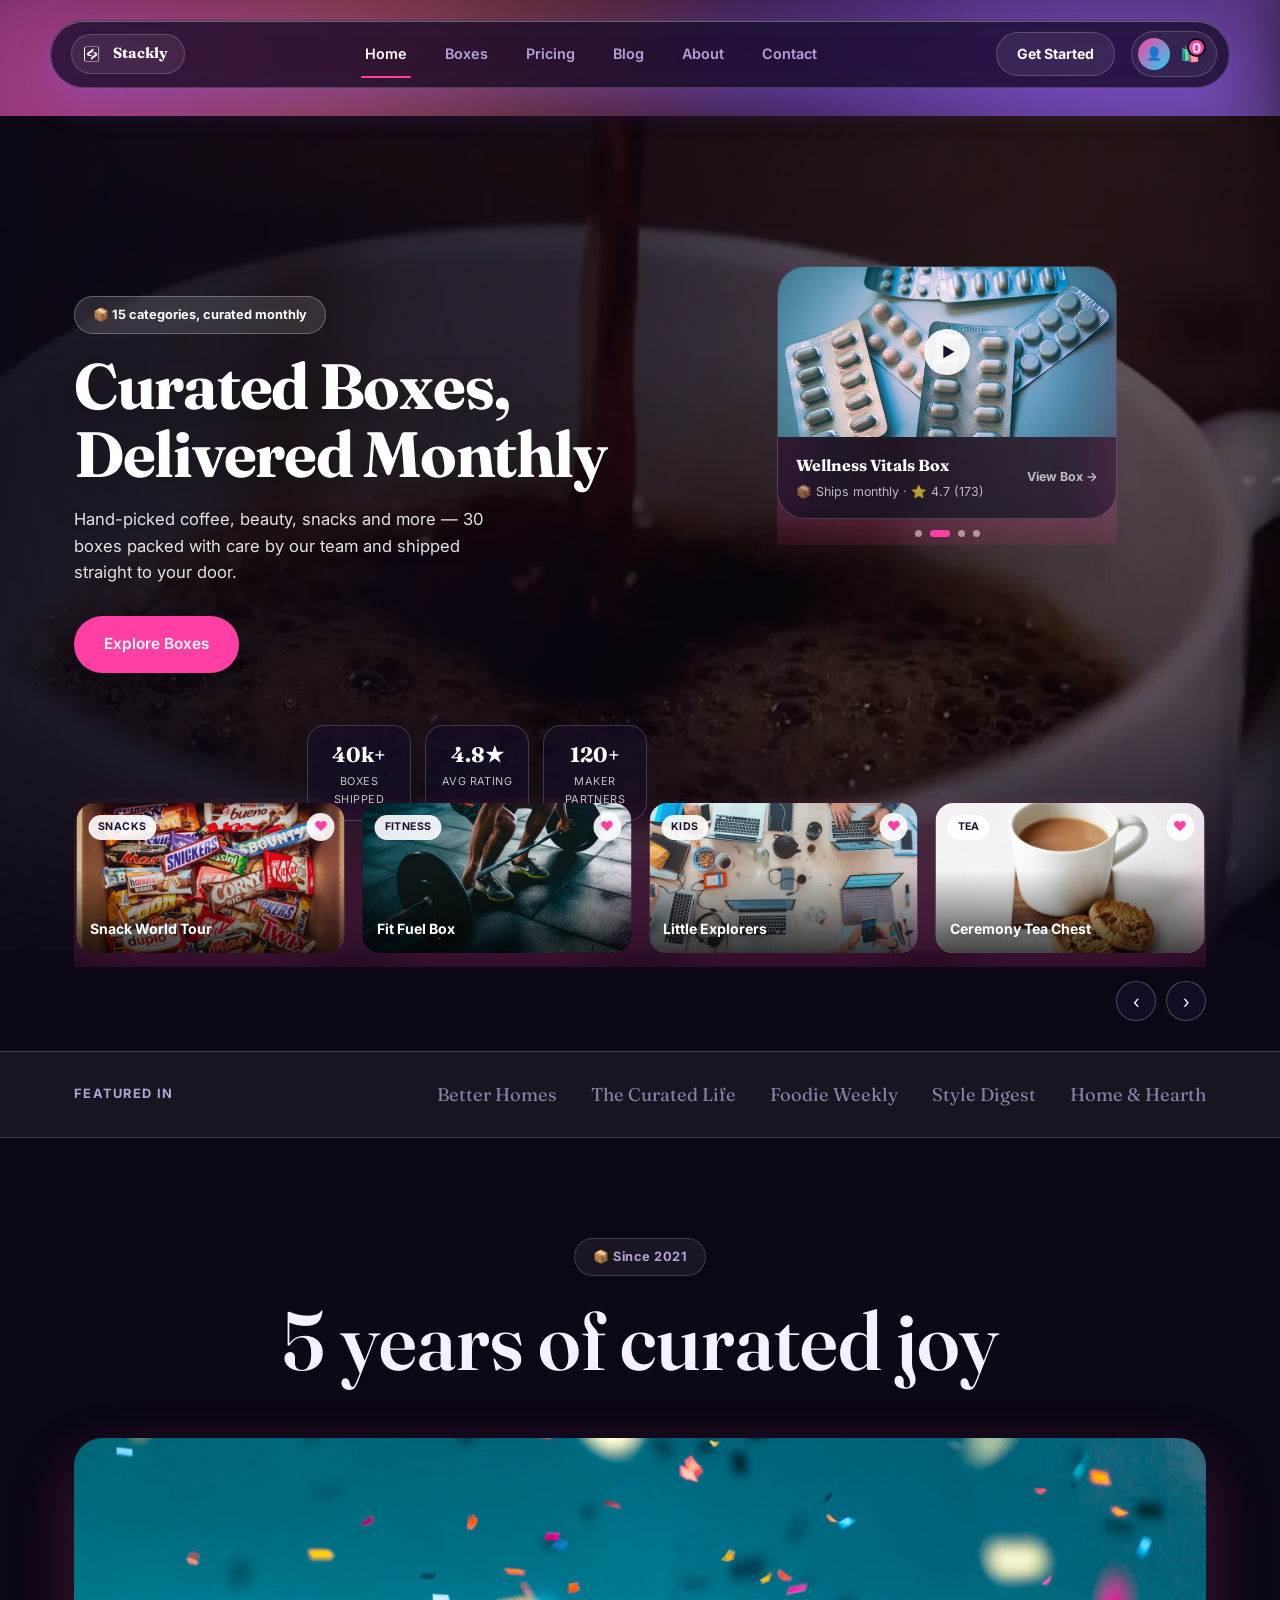
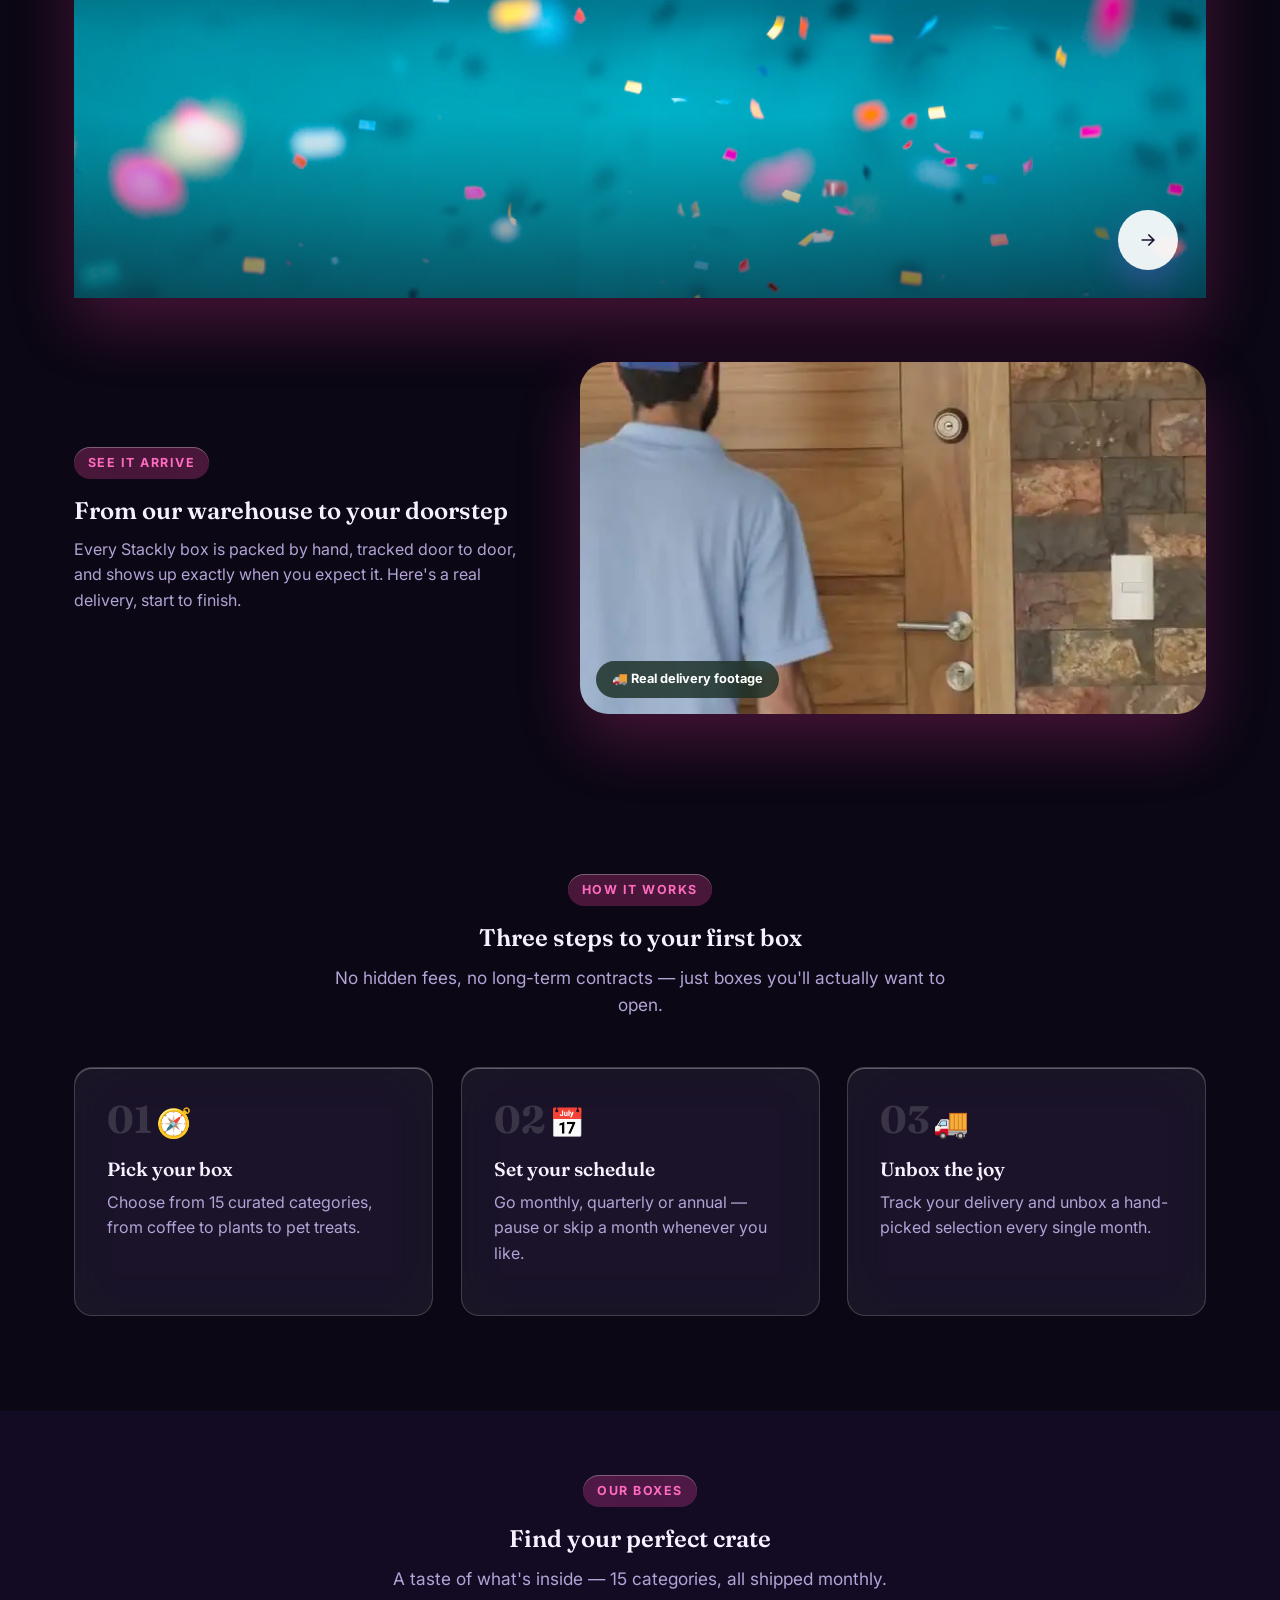
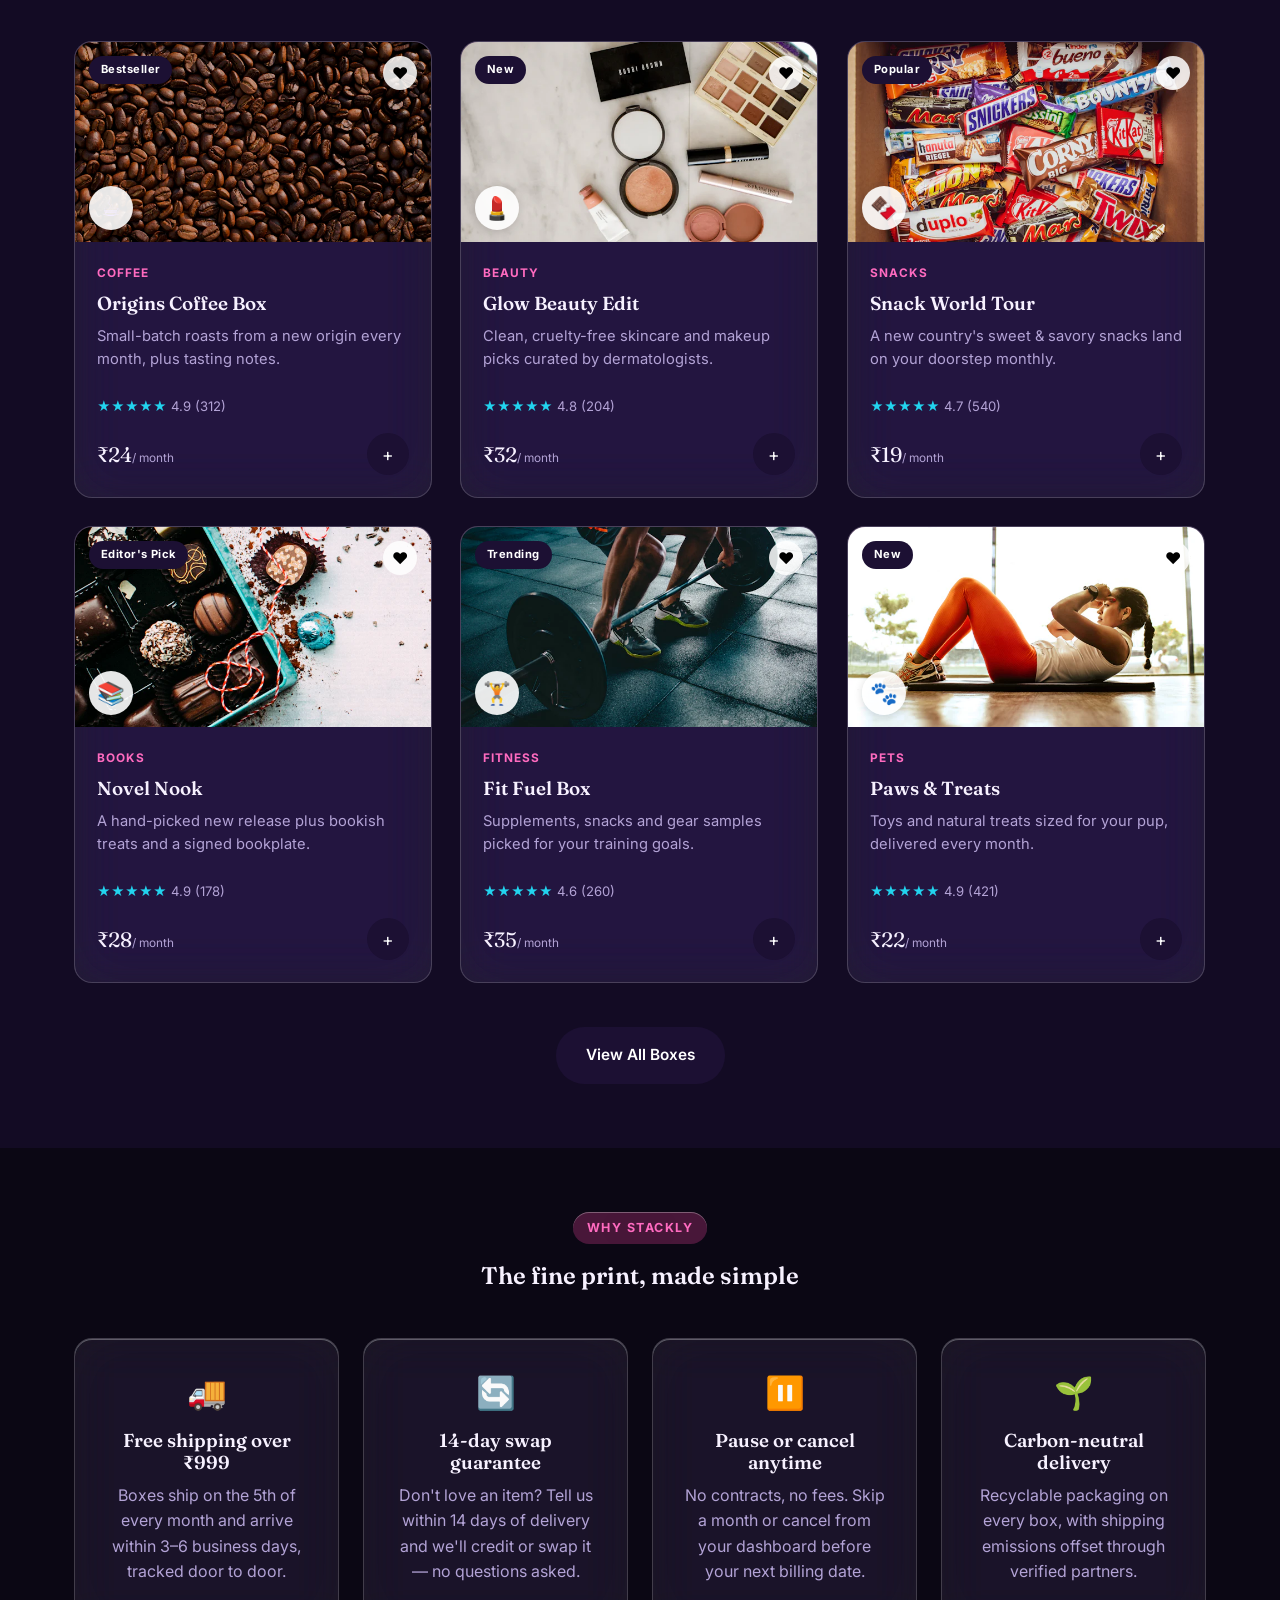
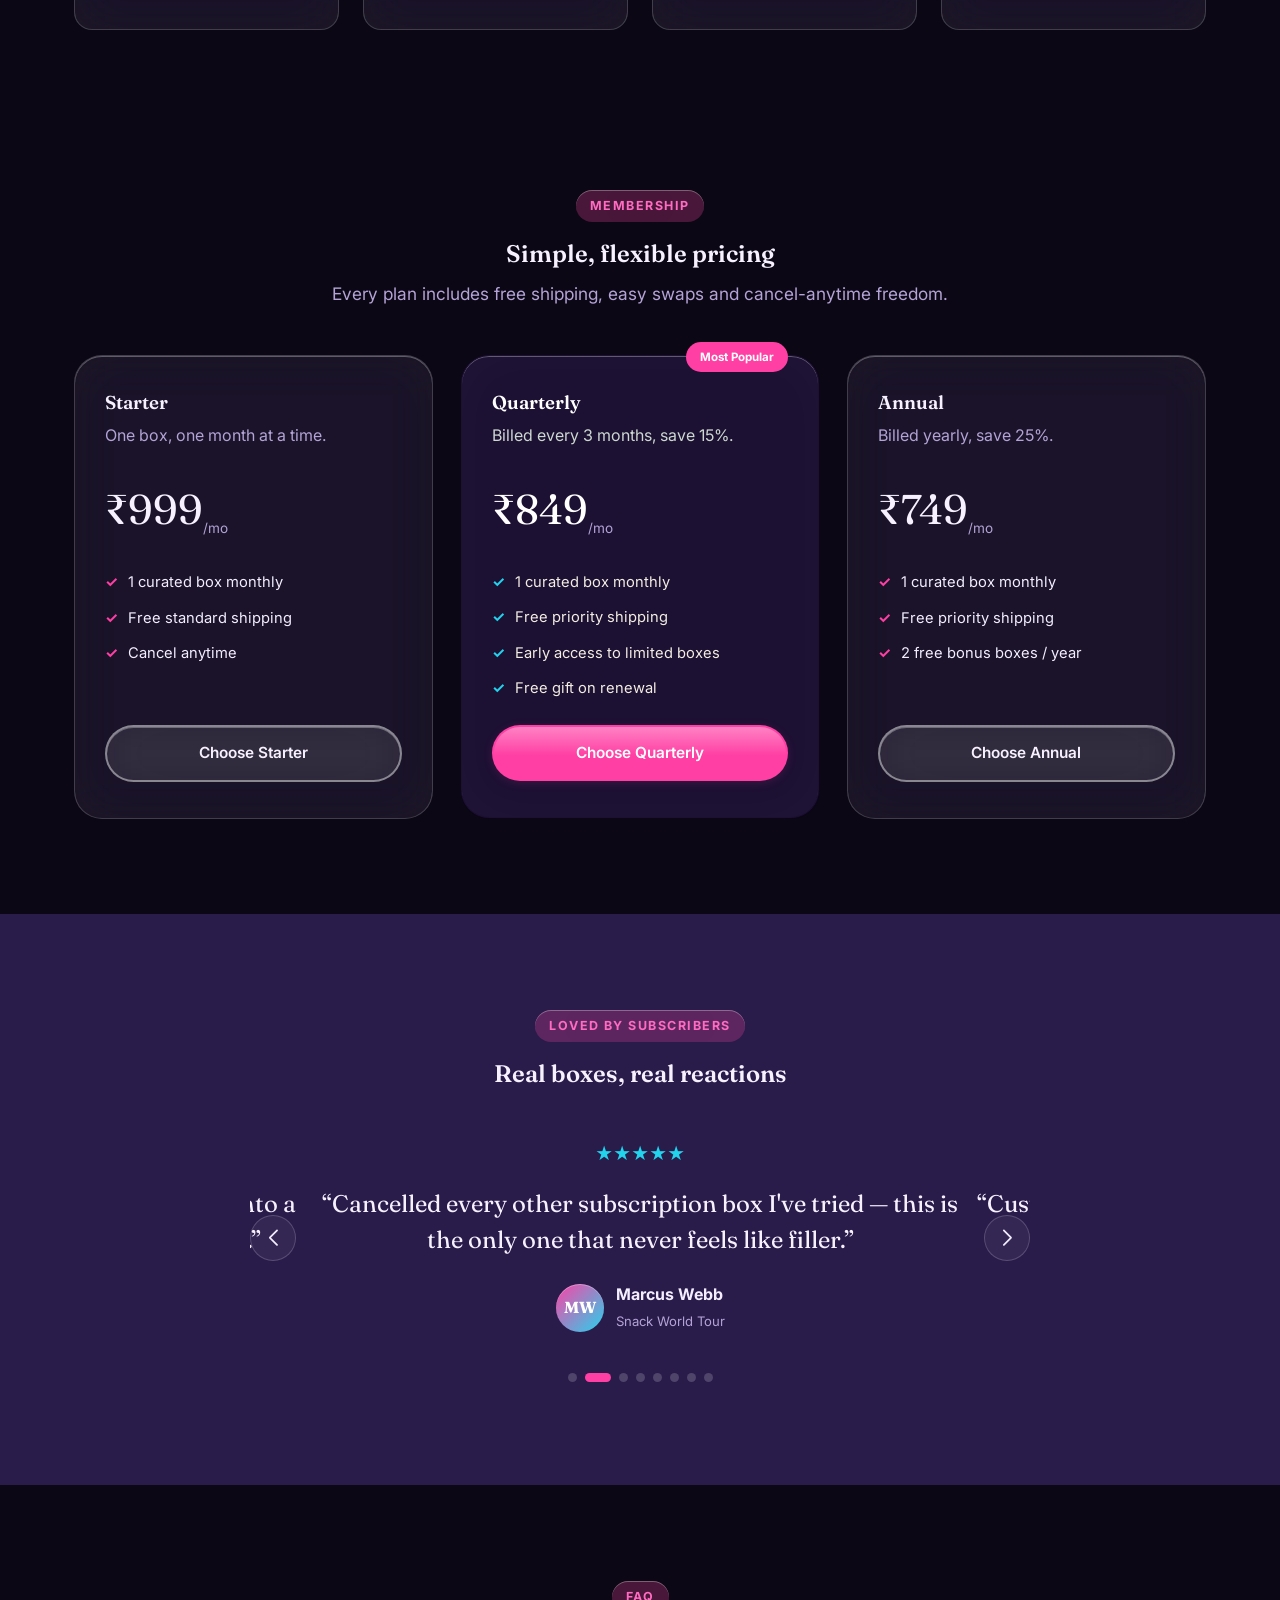
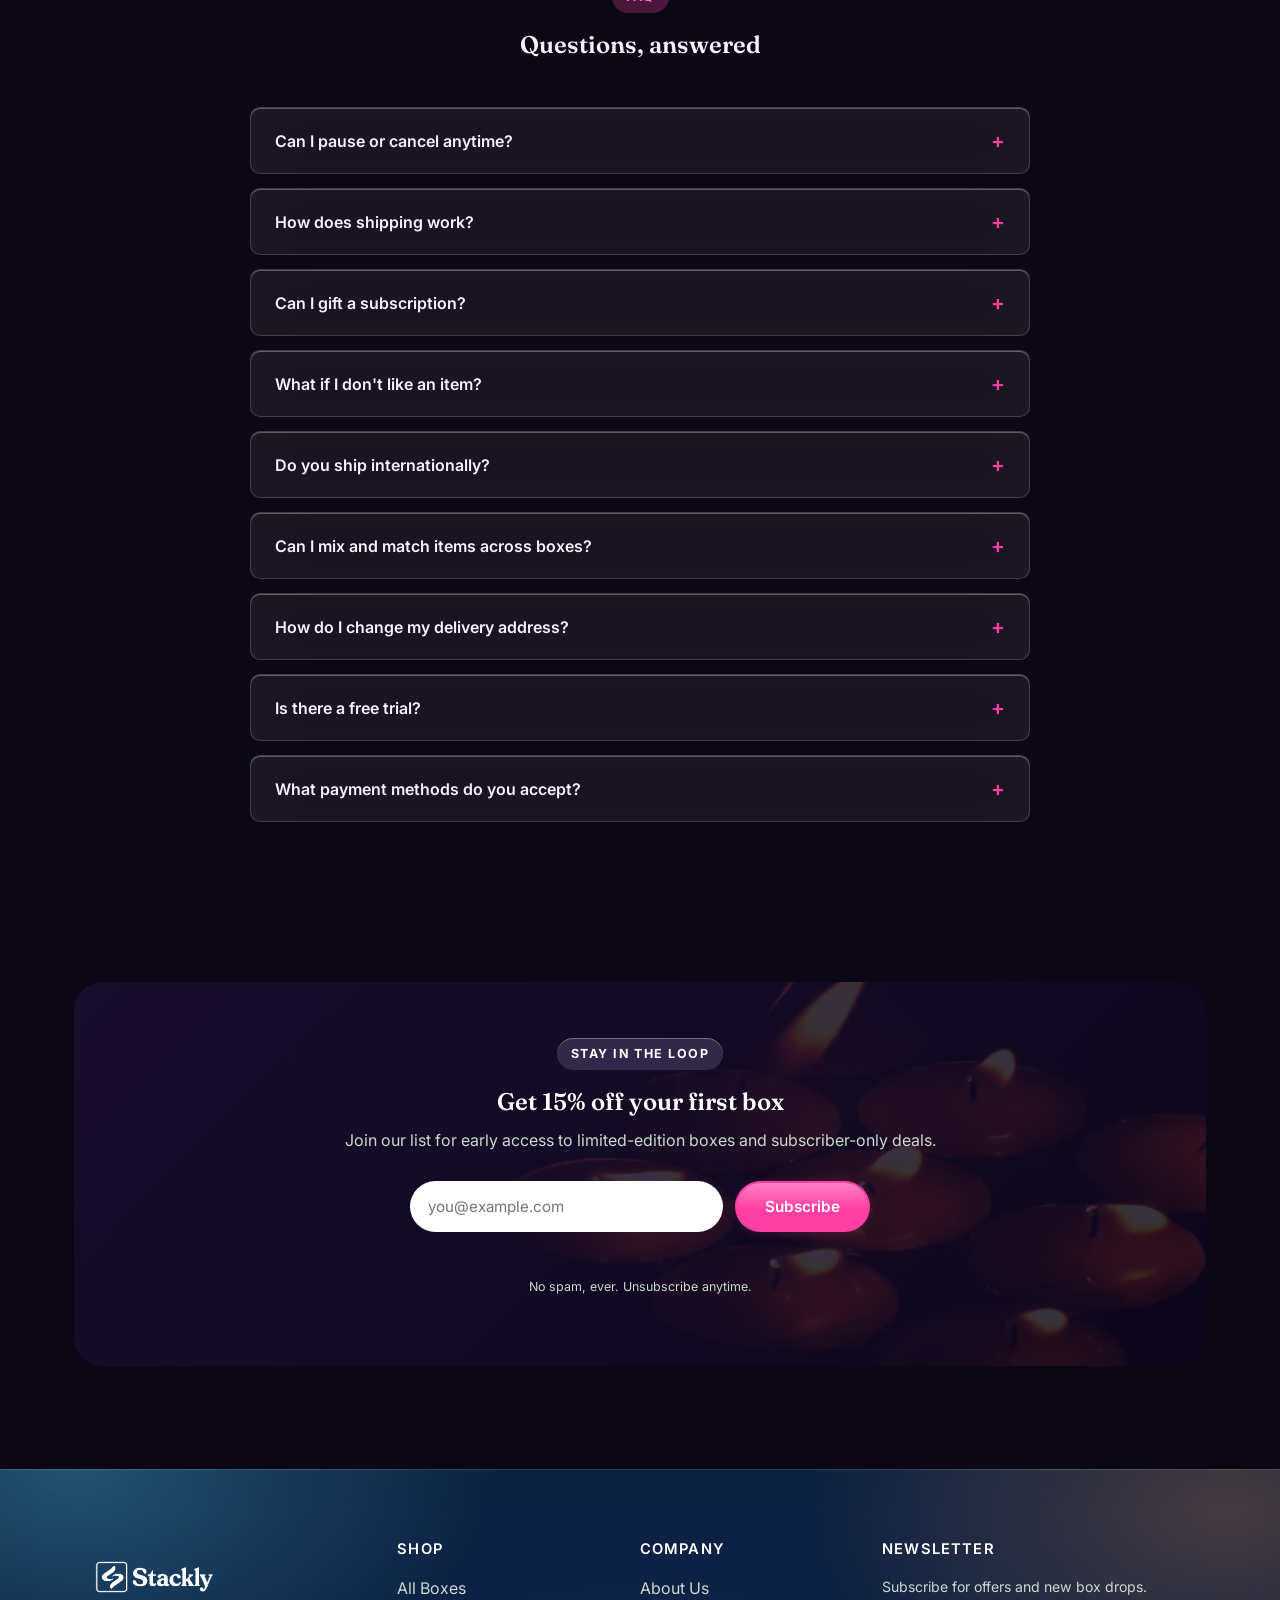
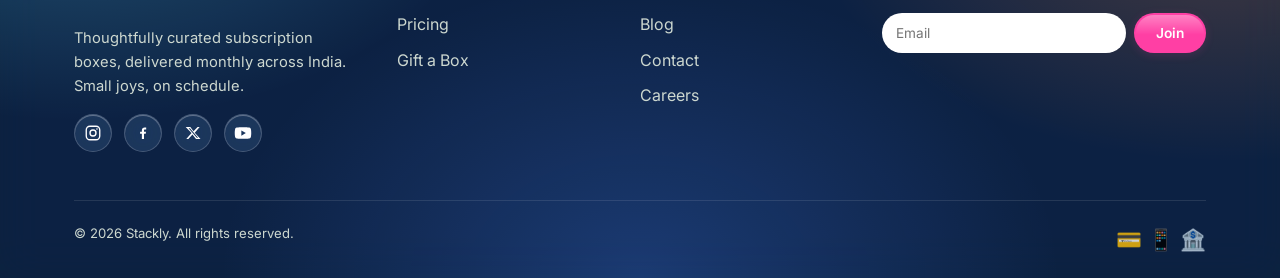
==== index.html @ a71d1fab "first commit" ====
<!DOCTYPE html>
<html lang="en">
<head>
<meta charset="UTF-8">
<meta name="viewport" content="width=device-width, initial-scale=1.0">
<title>Stackly — Subscription Boxes You'll Actually Look Forward To</title>
<meta name="description" content="Stackly delivers hand-curated coffee, beauty, snack, book and pet subscription boxes to your door every month. Cancel anytime.">
<link rel="icon" type="image/webp" href="img/favicon-mark.webp">
<link rel="preconnect" href="https://fonts.googleapis.com">
<link href="https://fonts.googleapis.com/css2?family=Fraunces:ital,wght@0,500;0,600;0,700;1,500&family=Inter:wght@400;500;600;700;800&display=swap" rel="stylesheet">
<link rel="stylesheet" href="https://cdn.jsdelivr.net/npm/swiper@11/swiper-bundle.min.css">
<link rel="stylesheet" href="css/style.css">
<link rel="stylesheet" href="css/hero-holo.css">
<link rel="stylesheet" href="css/dashboard-v2.css">
<link rel="stylesheet" href="css/animations.css">
</head>
<body>

<div class="nd-blobs" aria-hidden="true"></div>
<div class="nd-blob-3" aria-hidden="true"></div>

<div class="nd-nav">
    <div class="nd-nav-top">
      <a href="index.html" class="nd-brand" aria-label="Stackly home">
        <img src="img/logo-mark.webp" alt="">
        <span>Stackly</span>
      </a>
      <div class="nd-user">
        <a href="login.html" class="nd-avatar" aria-label="Login" style="text-decoration:none;">👤</a>
        <a href="#" data-cart-open class="nd-cart-link" aria-label="Open cart">🛍️<span class="cart-count">0</span></a>
      </div>
    </div>
    <nav class="nd-nav-links">
      <a href="index.html" class="active">Home</a>
      <a href="boxes.html">Boxes</a>
      <a href="pricing.html">Pricing</a>
      <a href="blog.html">Blog</a>
      <a href="about.html">About</a>
      <a href="contact.html">Contact</a>
    </nav>
      <a href="pricing.html" class="nd-feature-cta nd-cta-inline" style="padding:10px 20px; width:auto;">Get Started</a>
  </div>

<!-- HERO -->
<section class="hero-showcase">
  <div class="hs-bg-swiper swiper" id="hsBg" aria-hidden="true">
    <div class="swiper-wrapper">
      <div class="swiper-slide">
        <video class="hs-bg" autoplay muted loop playsinline preload="auto" poster="video/hero-bg-coffee-poster.webp">
          <source src="video/hero-bg-coffee.mp4" type="video/mp4">
        </video>
      </div>
      <div class="swiper-slide">
        <video class="hs-bg" muted loop playsinline preload="none" poster="video/hero-bg-tea-poster.webp">
          <source src="video/hero-bg-tea.mp4" type="video/mp4">
        </video>
      </div>
      <div class="swiper-slide">
        <video class="hs-bg" muted loop playsinline preload="none" poster="video/hero-bg-candle-poster.webp">
          <source src="video/hero-bg-candle.mp4" type="video/mp4">
        </video>
      </div>
      <div class="swiper-slide">
        <video class="hs-bg" muted loop playsinline preload="none" poster="video/hero-bg-books-poster.webp">
          <source src="video/hero-bg-books.mp4" type="video/mp4">
        </video>
      </div>
    </div>
  </div>
  <div class="hs-overlay" aria-hidden="true"></div>

  <div class="container hs-top">
    <div class="hs-copy">
      <p class="hs-eyebrow">📦 15 categories, curated monthly</p>
      <h1 class="hs-title">Curated Boxes,<br>Delivered Monthly</h1>
      <p class="hs-lead">Hand-picked coffee, beauty, snacks and more — 30 boxes packed with care by our team and shipped straight to your door.</p>
      <a href="boxes.html" class="btn hs-btn-primary">Explore Boxes</a>
    </div>

    <div class="hs-feature-swiper swiper reveal" id="hsFeature">
      <div class="swiper-wrapper" id="hsFeatureSlides"></div>
      <div class="swiper-pagination"></div>
    </div>

    <div class="hs-stats reveal">
      <div><strong>40k+</strong><span>Boxes shipped</span></div>
      <div><strong>4.8★</strong><span>Avg rating</span></div>
      <div><strong>120+</strong><span>Maker partners</span></div>
    </div>
  </div>

  <div class="container hs-strip-wrap reveal">
    <div class="hs-strip-swiper swiper" id="hsStrip">
      <div class="swiper-wrapper" id="hsStripSlides"></div>
    </div>
    <div class="hs-strip-nav">
      <button class="hs-strip-prev" aria-label="Previous boxes">‹</button>
      <button class="hs-strip-next" aria-label="Next boxes">›</button>
    </div>
  </div>
</section>

<div class="brand-strip">
  <div class="container">
    <span class="label">Featured in</span>
    <div class="brand-row"><span>Better Homes</span><span>The Curated Life</span><span>Foodie Weekly</span><span>Style Digest</span><span>Home &amp; Hearth</span></div>
  </div>
</div>

<!-- MILESTONE STATEMENT -->
<section class="milestone">
  <div class="container">
    <span class="milestone-eyebrow reveal is-visible">📦 Since 2021</span>
    <h2 class="milestone-title reveal is-visible">5 years of curated joy</h2>
    <div class="milestone-visual reveal is-visible">
      <img src="img/milestone-confetti.webp" alt="Confetti — celebrating five years of Stackly" loading="lazy">
      <a href="about.html" class="milestone-fab" aria-label="Read our story">
        <svg viewBox="0 0 24 24" fill="none" stroke="currentColor" stroke-width="2" stroke-linecap="round"><path d="M5 12h14M13 6l6 6-6 6"/></svg>
      </a>
    </div>
  </div>
</section>

<!-- SEE IT ARRIVE (video) -->
<section class="section-tight video-section">
  <div class="container video-wrap">
    <div class="video-copy reveal">
      <span class="eyebrow">See it arrive</span>
      <h2>From our warehouse to your doorstep</h2>
      <p class="text-muted">Every Stackly box is packed by hand, tracked door to door, and shows up exactly when you expect it. Here's a real delivery, start to finish.</p>
    </div>
    <div class="video-frame reveal">
      <video class="hero-video" poster="video/hero-video-poster.webp" autoplay muted loop playsinline preload="metadata">
        <source src="video/doorstep-delivery.mp4" type="video/mp4">
      </video>
      <span class="video-badge">🚚 Real delivery footage</span>
    </div>
  </div>
</section>

<!-- HOW IT WORKS -->
<section>
  <div class="container">
    <div class="section-head center reveal">
      <span class="eyebrow">How it works</span>
      <h2>Three steps to your first box</h2>
      <p>No hidden fees, no long-term contracts — just boxes you'll actually want to open.</p>
    </div>
    <div class="steps">
      <div class="step-card reveal">
        <span class="step-num">01</span>
        <div class="icon">🧭</div>
        <h3>Pick your box</h3>
        <p class="text-muted">Choose from 15 curated categories, from coffee to plants to pet treats.</p>
      </div>
      <div class="step-card reveal">
        <span class="step-num">02</span>
        <div class="icon">📅</div>
        <h3>Set your schedule</h3>
        <p class="text-muted">Go monthly, quarterly or annual — pause or skip a month whenever you like.</p>
      </div>
      <div class="step-card reveal">
        <span class="step-num">03</span>
        <div class="icon">🚚</div>
        <h3>Unbox the joy</h3>
        <p class="text-muted">Track your delivery and unbox a hand-picked selection every single month.</p>
      </div>
    </div>
  </div>
</section>

<!-- FEATURED BOXES -->
<section class="section-tight" style="background: var(--cream-2);">
  <div class="container">
    <div class="section-head center reveal">
      <span class="eyebrow">Our boxes</span>
      <h2>Find your perfect crate</h2>
      <p>A taste of what's inside — 15 categories, all shipped monthly.</p>
    </div>
    <div class="box-grid" id="boxGrid"></div>
    <div style="text-align:center; margin-top:44px;">
      <a href="boxes.html" class="btn btn-dark">View All Boxes</a>
    </div>
  </div>
</section>

<!-- TRUST / INFO STRIP -->
<section class="section-tight">
  <div class="container">
    <div class="section-head center reveal">
      <span class="eyebrow">Why Stackly</span>
      <h2>The fine print, made simple</h2>
    </div>
    <div class="value-grid trust-grid">
      <div class="info-card reveal">
        <div class="icon">🚚</div>
        <h3>Free shipping over ₹999</h3>
        <p class="text-muted">Boxes ship on the 5th of every month and arrive within 3–6 business days, tracked door to door.</p>
      </div>
      <div class="info-card reveal">
        <div class="icon">🔄</div>
        <h3>14-day swap guarantee</h3>
        <p class="text-muted">Don't love an item? Tell us within 14 days of delivery and we'll credit or swap it — no questions asked.</p>
      </div>
      <div class="info-card reveal">
        <div class="icon">⏸️</div>
        <h3>Pause or cancel anytime</h3>
        <p class="text-muted">No contracts, no fees. Skip a month or cancel from your dashboard before your next billing date.</p>
      </div>
      <div class="info-card reveal">
        <div class="icon">🌱</div>
        <h3>Carbon-neutral delivery</h3>
        <p class="text-muted">Recyclable packaging on every box, with shipping emissions offset through verified partners.</p>
      </div>
    </div>
  </div>
</section>

<!-- PRICING PREVIEW -->
<section>
  <div class="container">
    <div class="section-head center reveal">
      <span class="eyebrow">Membership</span>
      <h2>Simple, flexible pricing</h2>
      <p>Every plan includes free shipping, easy swaps and cancel-anytime freedom.</p>
    </div>
    <div class="plans-grid">
      <div class="plan-card reveal">
        <h3>Starter</h3>
        <p class="text-muted">One box, one month at a time.</p>
        <div class="plan-price">₹999<sub>/mo</sub></div>
        <ul class="plan-features">
          <li>1 curated box monthly</li>
          <li>Free standard shipping</li>
          <li>Cancel anytime</li>
        </ul>
        <a href="pricing.html" class="btn btn-outline btn-block">Choose Starter</a>
      </div>
      <div class="plan-card featured reveal">
        <span class="plan-badge">Most Popular</span>
        <h3>Quarterly</h3>
        <p class="text-muted">Billed every 3 months, save 15%.</p>
        <div class="plan-price">₹849<sub>/mo</sub></div>
        <ul class="plan-features">
          <li>1 curated box monthly</li>
          <li>Free priority shipping</li>
          <li>Early access to limited boxes</li>
          <li>Free gift on renewal</li>
        </ul>
        <a href="pricing.html" class="btn btn-primary btn-block">Choose Quarterly</a>
      </div>
      <div class="plan-card reveal">
        <h3>Annual</h3>
        <p class="text-muted">Billed yearly, save 25%.</p>
        <div class="plan-price">₹749<sub>/mo</sub></div>
        <ul class="plan-features">
          <li>1 curated box monthly</li>
          <li>Free priority shipping</li>
          <li>2 free bonus boxes / year</li>
        </ul>
        <a href="pricing.html" class="btn btn-outline btn-block">Choose Annual</a>
      </div>
    </div>
  </div>
</section>

<!-- TESTIMONIALS -->
<section style="background: var(--forest-light);">
  <div class="container">
    <div class="section-head center reveal">
      <span class="eyebrow">Loved by subscribers</span>
      <h2>Real boxes, real reactions</h2>
    </div>
    <div class="testi-swiper swiper reveal" id="testimonials">
      <div class="swiper-wrapper" id="testiSlides"></div>
      <div class="swiper-pagination"></div>
      <div class="swiper-button-prev"></div>
      <div class="swiper-button-next"></div>
    </div>
  </div>
</section>

<!-- FAQ -->
<section>
  <div class="container">
    <div class="section-head center reveal">
      <span class="eyebrow">FAQ</span>
      <h2>Questions, answered</h2>
    </div>
    <div class="faq-list reveal" id="faqList"></div>
  </div>
</section>

<!-- NEWSLETTER CTA -->
<section class="section-tight">
  <div class="container">
    <div class="cta-band cta-video-band reveal">
      <video class="cta-bg" autoplay muted loop playsinline preload="none" poster="video/hero-bg-candle-poster.webp">
        <source src="video/hero-bg-candle.mp4" type="video/mp4">
      </video>
      <div class="cta-overlay" aria-hidden="true"></div>
      <span class="eyebrow" style="background: rgba(255,255,255,.12); color:#fff;">Stay in the loop</span>
      <h2>Get 15% off your first box</h2>
      <p style="color:#cdd8d0;">Join our list for early access to limited-edition boxes and subscriber-only deals.</p>
      <form class="cta-form newsletter-form">
        <input type="email" placeholder="you@example.com" required aria-label="Email address">
        <button type="submit" class="btn btn-primary">Subscribe</button>
      </form>
      <p class="form-msg"></p>
      <p class="form-note">No spam, ever. Unsubscribe anytime.</p>
    </div>
  </div>
</section>

<footer class="site-footer">
  <div class="container">
    <div class="footer-grid">
      <div class="footer-about">
        <a href="index.html" class="logo"><img src="img/logo.webp" alt="Stackly" class="logo-img"></a>
        <p>Thoughtfully curated subscription boxes, delivered monthly across India. Small joys, on schedule.</p>
        <div class="footer-social">
          <a href="404.html" aria-label="Instagram"><svg viewBox="0 0 24 24" width="18" height="18" fill="none" stroke="currentColor" stroke-width="1.8"><rect x="3" y="3" width="18" height="18" rx="5"/><circle cx="12" cy="12" r="4"/><circle cx="17.3" cy="6.7" r="1.1" fill="currentColor" stroke="none"/></svg></a>
          <a href="404.html" aria-label="Facebook"><svg viewBox="0 0 24 24" width="16" height="16" fill="currentColor"><path d="M13.5 21v-7.8h2.6l.4-3.1h-3V8.1c0-.9.2-1.5 1.6-1.5h1.7V3.8C16.5 3.7 15.5 3.6 14.4 3.6c-2.4 0-4.1 1.5-4.1 4.2v2.3H7.6v3.1h2.7V21h3.2z"/></svg></a>
          <a href="404.html" aria-label="Twitter"><svg viewBox="0 0 24 24" width="16" height="16" fill="currentColor"><path d="M18.9 3H22l-7.4 8.5L23.3 21h-6.8l-5.3-6.9L5 21H1.9l7.9-9L1 3h7l4.8 6.3L18.9 3zm-1.2 16h1.9L7.4 5H5.4l12.3 14z"/></svg></a>
          <a href="404.html" aria-label="YouTube"><svg viewBox="0 0 24 24" width="18" height="18" fill="currentColor"><path d="M23 12s0-3.6-.5-5.3c-.3-1-1-1.8-2-2C18.9 4.2 12 4.2 12 4.2s-6.9 0-8.5.5c-1 .2-1.8 1-2 2C1 8.4 1 12 1 12s0 3.6.5 5.3c.3 1 1 1.7 2 2 1.6.5 8.5.5 8.5.5s6.9 0 8.5-.5c1-.3 1.7-1 2-2 .5-1.7.5-5.3.5-5.3zM9.8 15.5V8.5L15.8 12l-6 3.5z"/></svg></a>
        </div>
      </div>
      <div>
        <h4>Shop</h4>
        <ul>
          <li><a href="boxes.html">All Boxes</a></li>
          <li><a href="pricing.html">Pricing</a></li>
          <li><a href="boxes.html">Gift a Box</a></li>
        </ul>
      </div>
      <div>
        <h4>Company</h4>
        <ul>
          <li><a href="about.html">About Us</a></li>
          <li><a href="blog.html">Blog</a></li>
          <li><a href="contact.html">Contact</a></li>
          <li><a href="#">Careers</a></li>
        </ul>
      </div>
      <div>
        <h4>Newsletter</h4>
        <p style="font-size:.88rem;">Subscribe for offers and new box drops.</p>
        <form class="newsletter-form" style="display:flex; gap:8px;">
          <input type="email" placeholder="Email" required style="flex:1; padding:10px 14px; border-radius:999px; border:none; font-size:.85rem;">
          <button type="submit" class="btn btn-primary btn-sm">Join</button>
        </form>
        <p class="form-msg" style="font-size:.78rem;"></p>
      </div>
    </div>
    <div class="footer-bottom">
      <span>© <span class="year"></span> Stackly. All rights reserved.</span>
      <span class="payments">💳 📱 🏦</span>
    </div>
  </div>
</footer>

<div class="toast-stack"></div>
<div class="overlay" id="overlay"></div>
<aside class="cart-drawer" id="cartDrawer">
  <div class="cart-head">
    <h3>Your Box</h3>
    <button class="cart-close" id="cartClose" aria-label="Close cart">✕</button>
  </div>
  <div class="cart-items" id="cartItems"></div>
  <div class="cart-foot">
    <div class="cart-total"><span>Estimated total</span><span id="cartTotal">₹0 / mo</span></div>
    <button class="btn btn-primary btn-block" id="checkoutBtn">Checkout</button>
  </div>
</aside>
<button class="back-to-top" aria-label="Back to top">↑</button>

<script src="https://cdn.jsdelivr.net/npm/swiper@11/swiper-bundle.min.js"></script>
<script src="js/main.js"></script>
</body>
</html>
---- css/style.css ----
/* =========================================================
   Stackly — Subscription Box Store
   Stylesheet
========================================================= */

/* ---------- Design tokens ---------- */
/* Dark neon theme: deep violet/black base, magenta + electric-cyan accents. */
:root {
  --cream: #0b0714;
  --cream-2: #130b24;
  --paper: rgba(255, 255, 255, 0.055);
  --ink: #f3edff;
  --ink-soft: #b3a3d6;
  --heading: #f7f1ff;
  --coral: #ff3fa4;
  --coral-dark: #ff6bc0;
  --coral-light: rgba(255, 63, 164, 0.24);
  --forest: #8b5cf6;
  --forest-dark: #1c1033;
  --forest-light: rgba(139, 92, 246, 0.24);
  --gold: #22d3ee;
  --line: rgba(255, 255, 255, 0.18);
  --glass-blur: blur(22px) saturate(180%);
  --glass-highlight: inset 0 1px 0 rgba(255, 255, 255, 0.3), inset 0 0 60px rgba(255, 255, 255, 0.025);
  --radius-sm: 10px;
  --radius-md: 18px;
  --radius-lg: 28px;
  --shadow-sm: 0 2px 10px rgba(255, 63, 164, 0.15);
  --shadow-md: 0 14px 34px rgba(139, 92, 246, 0.3);
  --shadow-lg: 0 26px 64px rgba(255, 63, 164, 0.24);
  --container: 1180px;
  --ff-display: "Fraunces", Georgia, "Times New Roman", serif;
  --ff-body: "Inter", "Segoe UI", system-ui, -apple-system, sans-serif;
}

/* ---------- Reset ---------- */
* , *::before, *::after { box-sizing: border-box; }
html { scroll-behavior: smooth; }
body {
  margin: 0;
  font-family: var(--ff-body);
  color: var(--ink);
  line-height: 1.6;
  -webkit-font-smoothing: antialiased;
  /* ambient neon glow behind the whole page */
  background-color: var(--cream);
  background-image:
    radial-gradient(ellipse 900px 600px at 8% -6%, rgba(255, 63, 164, 0.16), transparent 60%),
    radial-gradient(ellipse 900px 700px at 100% 12%, rgba(34, 211, 238, 0.12), transparent 60%),
    radial-gradient(ellipse 800px 600px at 30% 100%, rgba(139, 92, 246, 0.14), transparent 60%);
  background-attachment: fixed;
}
img { max-width: 100%; display: block; }
a { color: inherit; text-decoration: none; }
ul { list-style: none; margin: 0; padding: 0; }
button { font-family: inherit; cursor: pointer; }
input, select, textarea { font-family: inherit; font-size: 1rem; }
h1, h2, h3, h4 { font-family: var(--ff-display); font-weight: 600; line-height: 1.15; margin: 0 0 .5em; color: var(--heading); }
p { margin: 0 0 1em; }
.container { max-width: var(--container); margin: 0 auto; padding: 0 24px; }
section { padding: 96px 0; }
.section-tight { padding: 64px 0; }

/* ---------- Utility ---------- */
.eyebrow {
  display: inline-flex;
  align-items: center;
  gap: 8px;
  font-size: .78rem;
  font-weight: 700;
  letter-spacing: .12em;
  text-transform: uppercase;
  color: var(--coral-dark);
  background: var(--coral-light);
  padding: 6px 14px;
  border-radius: 999px;
  margin-bottom: 18px;
}
.section-head { max-width: 640px; margin: 0 0 48px; }
.section-head.center { margin-left: auto; margin-right: auto; text-align: center; }
.section-head p { color: var(--ink-soft); font-size: 1.08rem; }
.text-muted { color: var(--ink-soft); }

.btn {
  display: inline-flex;
  align-items: center;
  justify-content: center;
  gap: 8px;
  padding: 14px 28px;
  border-radius: 999px;
  border: 2px solid transparent;
  font-weight: 600;
  font-size: .96rem;
  cursor: pointer;
  transition: transform .18s ease, box-shadow .18s ease, background .18s ease, color .18s ease, border-color .18s ease;
  white-space: nowrap;
}
.btn:active { transform: translateY(1px); }
.btn-primary {
  position: relative;
  background: var(--coral);
  color: #fff;
  box-shadow: var(--shadow-sm);
  overflow: hidden;
}
.btn-primary::before {
  content: "";
  position: absolute;
  inset: 0;
  background: linear-gradient(to bottom, rgba(255, 255, 255, 0.35), rgba(255, 255, 255, 0) 55%);
  pointer-events: none;
}
.btn-primary:hover { background: var(--coral-dark); box-shadow: var(--shadow-md); transform: translateY(-2px); }
.btn-dark { background: var(--forest-dark); color: #fff; }
.btn-dark:hover { background: var(--forest); transform: translateY(-2px); box-shadow: var(--shadow-md); }
.btn-outline {
  background: rgba(255, 255, 255, 0.06);
  border-color: rgba(255, 255, 255, 0.45);
  color: var(--heading);
  backdrop-filter: var(--glass-blur);
  -webkit-backdrop-filter: var(--glass-blur);
  box-shadow: var(--glass-highlight);
}
.btn-outline:hover { background: var(--forest-dark); border-color: var(--forest-dark); color: #fff; }
.btn-ghost {
  background: rgba(255, 255, 255, 0.12);
  border-color: rgba(255, 255, 255, 0.4);
  color: #fff;
  backdrop-filter: var(--glass-blur);
  -webkit-backdrop-filter: var(--glass-blur);
  box-shadow: var(--glass-highlight);
}
.btn-ghost:hover { background: #fff; color: var(--forest-dark); }
.btn-block { width: 100%; }
.btn-sm { padding: 10px 20px; font-size: .86rem; }
.btn[disabled] { opacity: .55; cursor: not-allowed; transform: none !important; }

.pill-tabs { display: flex; flex-wrap: wrap; gap: 10px; }
.pill-tab {
  padding: 10px 20px;
  border-radius: 999px;
  border: 1.5px solid var(--line);
  background: var(--paper);
  backdrop-filter: var(--glass-blur);
  -webkit-backdrop-filter: var(--glass-blur);
  box-shadow: var(--glass-highlight);
  font-weight: 600;
  font-size: .9rem;
  color: var(--ink-soft);
  transition: all .18s ease;
}
.pill-tab:hover { border-color: var(--coral); color: var(--coral-dark); }
.pill-tab.active { background: var(--forest-dark); border-color: var(--forest-dark); color: #fff; }

/* ---------- Reveal animation ---------- */
.reveal { opacity: 0; transform: translateY(24px); transition: opacity .7s ease, transform .7s ease; }
.reveal.is-visible { opacity: 1; transform: translateY(0); }

/* ---------- Top bar ---------- */
.topbar {
  background: var(--forest-dark);
  color: #f2ece1;
  font-size: .82rem;
}
.topbar .container { display: flex; justify-content: space-between; align-items: center; padding-top: 8px; padding-bottom: 8px; }
.topbar-links { display: flex; gap: 20px; }
.topbar-links a:hover { color: var(--gold); }
.topbar-social { display: flex; gap: 14px; }
.topbar-social a { opacity: .85; }
.topbar-social a:hover { opacity: 1; color: var(--gold); }

/* ---------- Header ---------- */
.site-header {
  position: sticky;
  top: 0;
  z-index: 500;
  background:
    radial-gradient(ellipse 500px 140px at 10% 0%, rgba(94, 224, 255, 0.32), transparent 70%),
    radial-gradient(ellipse 500px 140px at 90% 0%, rgba(255, 140, 60, 0.28), transparent 70%),
    rgba(13, 58, 99, 0.5);
  backdrop-filter: blur(22px) saturate(180%);
  -webkit-backdrop-filter: blur(22px) saturate(180%);
  border-bottom: 1px solid rgba(255, 255, 255, 0.08);
  box-shadow: inset 0 1px 0 rgba(255, 255, 255, 0.14);
  transition: box-shadow .25s ease, border-color .25s ease;
}
.site-header.scrolled { box-shadow: inset 0 1px 0 rgba(255, 255, 255, 0.14), var(--shadow-sm); border-color: var(--line); }
.nav-wrap { display: flex; align-items: center; justify-content: space-between; padding: 6px 0; gap: 24px; }
.logo { display: flex; align-items: center; gap: 10px; font-family: var(--ff-display); font-size: 1.5rem; font-weight: 700; color: var(--heading); }
.logo .mark {
  width: 40px; height: 40px; border-radius: 12px;
  background: linear-gradient(135deg, var(--coral), var(--gold));
  display: flex; align-items: center; justify-content: center;
  color: #fff; font-size: 1.2rem;
  box-shadow: var(--shadow-sm);
}
.logo-img { height: 46px; width: auto; max-width: 100%; display: block; }
.nav-links { display: flex; align-items: center; gap: 32px; }
.nav-links a { font-weight: 600; font-size: .95rem; color: var(--ink); position: relative; padding: 6px 0; }
.nav-links a::after {
  content: ""; position: absolute; left: 0; bottom: 0; height: 2px; width: 0;
  background: var(--coral); transition: width .2s ease;
}
.nav-links a:hover::after, .nav-links a.active::after { width: 100%; }
.nav-links a.active { color: var(--coral-dark); }
.nav-actions { display: flex; align-items: center; gap: 14px; }
.icon-btn {
  position: relative; width: 42px; height: 42px; border-radius: 50%;
  display: flex; align-items: center; justify-content: center;
  background: var(--paper); border: 1.5px solid var(--line); font-size: 1.05rem;
  backdrop-filter: var(--glass-blur);
  -webkit-backdrop-filter: var(--glass-blur);
  box-shadow: var(--glass-highlight);
  transition: all .18s ease;
}
.icon-btn:hover { border-color: var(--coral); color: var(--coral-dark); transform: translateY(-2px); }
.cart-count {
  position: absolute; top: -6px; right: -6px; background: var(--coral); color: #fff;
  font-size: .68rem; font-weight: 700; width: 19px; height: 19px; border-radius: 50%;
  display: flex; align-items: center; justify-content: center; border: 2px solid var(--cream);
}
.nav-toggle {
  display: none; flex-direction: column; gap: 5px; width: 42px; height: 42px;
  border-radius: 50%; border: 1.5px solid var(--line); background: var(--paper);
  align-items: center; justify-content: center;
}
.nav-toggle span { width: 18px; height: 2px; background: var(--ink); transition: all .25s ease; }
.nav-toggle.open span:nth-child(1) { transform: translateY(7px) rotate(45deg); }
.nav-toggle.open span:nth-child(2) { opacity: 0; }
.nav-toggle.open span:nth-child(3) { transform: translateY(-7px) rotate(-45deg); }

/* ---------- Hero ---------- */
.hero { padding: 72px 0 40px; overflow: hidden; }
.hero .container { display: grid; grid-template-columns: 1.05fr .95fr; gap: 56px; align-items: center; }
.hero h1 { font-size: clamp(2.4rem, 4.4vw, 3.6rem); margin-bottom: .35em; }
.hero h1 em { font-style: italic; color: var(--coral); }
.hero-lead { font-size: 1.15rem; color: var(--ink-soft); max-width: 480px; }
.hero-cta { display: flex; gap: 16px; margin: 32px 0; flex-wrap: wrap; }
.hero-stats { display: flex; gap: 32px; margin-top: 24px; flex-wrap: wrap; }
.hero-stats div strong { display: block; font-family: var(--ff-display); font-size: 1.6rem; color: var(--heading); }
.hero-stats div span { font-size: .84rem; color: var(--ink-soft); }

.hero-visual { position: relative; }
.hero-card-stack { position: relative; height: 460px; }
.floaty-card {
  position: absolute; border-radius: var(--radius-lg); box-shadow: var(--shadow-lg);
  display: flex; flex-direction: column; align-items: center; justify-content: center;
  text-align: center; padding: 20px; animation: float 6s ease-in-out infinite;
}
.floaty-card .emoji { font-size: 2.6rem; margin-bottom: 6px; }
.floaty-card strong { font-family: var(--ff-display); font-size: 1.1rem; color: var(--heading); }
.floaty-card span { font-size: .78rem; color: var(--ink-soft); }
.card-a { width: 240px; height: 300px; top: 0; left: 40px; background: linear-gradient(160deg, #fff, var(--coral-light)); z-index: 3; }
.card-b { width: 190px; height: 230px; top: 210px; right: 10px; background: linear-gradient(160deg, #fff, var(--forest-light)); z-index: 2; animation-delay: 1.4s; }
.card-c { width: 150px; height: 150px; bottom: 0; left: 0; background: #fff; z-index: 1; animation-delay: .7s; border: 6px solid var(--cream); }
.hero-blob { position: absolute; inset: -60px -80px auto auto; width: 420px; height: 420px; background: radial-gradient(circle at 30% 30%, var(--gold) 0%, transparent 70%); opacity: .35; filter: blur(10px); z-index: 0; }
@keyframes float { 0%,100% { transform: translateY(0); } 50% { transform: translateY(-14px); } }

/* ---------- Brand strip ---------- */
.brand-strip { padding: 28px 0; border-top: 1px solid var(--line); border-bottom: 1px solid var(--line); background: var(--paper); }
.brand-strip .container { display: flex; align-items: center; justify-content: space-between; flex-wrap: wrap; gap: 18px; }
.brand-strip span.label { font-size: .8rem; text-transform: uppercase; letter-spacing: .1em; color: var(--ink-soft); font-weight: 700; }
.brand-row { display: flex; gap: 34px; flex-wrap: wrap; font-family: var(--ff-display); font-size: 1.15rem; color: var(--ink-soft); opacity: .75; }

/* ---------- How it works ---------- */
.steps { display: grid; grid-template-columns: repeat(3, 1fr); gap: 28px; }
.step-card {
  background: var(--paper); border: 1px solid var(--line); border-radius: var(--radius-md);
  padding: 32px; position: relative; transition: transform .2s ease, box-shadow .2s ease;
}
.step-card:hover { transform: translateY(-6px); box-shadow: var(--shadow-md); }
.step-num { font-family: var(--ff-display); font-size: 2.4rem; color: rgba(255, 255, 255, 0.14); font-weight: 700; line-height: 1; }
.step-card .icon { font-size: 1.8rem; margin-bottom: 12px; display: inline-block; }
.step-card h3 { font-size: 1.2rem; }

/* ---------- Category filter + boxes grid ---------- */
.boxes-toolbar { display: flex; justify-content: space-between; align-items: center; gap: 20px; flex-wrap: wrap; margin-bottom: 36px; }
.box-grid { display: flex; flex-wrap: wrap; gap: 28px; }
.box-grid .box-card { flex: 1 1 320px; max-width: calc(33.333% - 19px); }
.box-card {
  background: var(--paper); border-radius: var(--radius-md); overflow: hidden;
  border: 1px solid var(--line); transition: transform .22s ease, box-shadow .22s ease;
  display: flex; flex-direction: column;
}
.box-card:hover { transform: translateY(-8px); box-shadow: var(--shadow-lg); }
.box-thumb {
  height: 200px; display: flex; align-items: center; justify-content: center;
  font-size: 3.6rem; position: relative; overflow: hidden; background: linear-gradient(150deg, var(--coral-light), var(--forest-light));
}
.box-thumb img {
  position: absolute; inset: 0; width: 100%; height: 100%; object-fit: cover;
}
.box-thumb-emoji {
  position: absolute; bottom: 12px; left: 14px; width: 44px; height: 44px; border-radius: 50%;
  background: rgba(255,255,255,.9); display: flex; align-items: center; justify-content: center;
  font-size: 1.4rem; box-shadow: 0 2px 8px rgba(0,0,0,.15);
}
.box-thumb .badge {
  position: absolute; top: 14px; left: 14px; background: var(--forest-dark); color: #fff;
  font-size: .7rem; font-weight: 700; padding: 5px 12px; border-radius: 999px; letter-spacing: .04em;
}
.box-thumb .fav {
  position: absolute; top: 14px; right: 14px; width: 34px; height: 34px; border-radius: 50%;
  background: rgba(255,255,255,.85); display: flex; align-items: center; justify-content: center;
  border: none; font-size: 1rem; transition: transform .15s ease;
}
.box-thumb .fav:hover { transform: scale(1.15); }
.box-thumb .fav.active { color: var(--coral); }
.box-body { padding: 22px; display: flex; flex-direction: column; gap: 10px; flex: 1; }
.box-cat { font-size: .74rem; text-transform: uppercase; letter-spacing: .08em; color: var(--coral-dark); font-weight: 700; }
.box-body h3 { font-size: 1.18rem; margin-bottom: 0; }
.box-desc { color: var(--ink-soft); font-size: .92rem; flex: 1; }
.box-rating { font-size: .82rem; color: var(--gold); }
.box-rating span { color: var(--ink-soft); }
.box-footer { display: flex; align-items: center; justify-content: space-between; margin-top: 6px; }
.box-price { font-family: var(--ff-display); font-size: 1.3rem; color: var(--heading); }
.box-price small { font-family: var(--ff-body); font-size: .74rem; color: var(--ink-soft); font-weight: 400; }
.add-btn {
  width: 42px; height: 42px; border-radius: 50%; background: var(--forest-dark); color: #fff;
  border: none; font-size: 1.1rem; transition: all .18s ease;
}
.add-btn:hover { background: var(--coral); transform: rotate(90deg); }

/* ---------- Pricing ---------- */
.plan-toggle { display: inline-flex; align-items: center; gap: 12px; background: var(--paper); border: 1px solid var(--line); padding: 6px; border-radius: 999px; margin: 0 auto 48px; }
.plan-toggle-inner { display: flex; }
.plan-toggle button {
  border: none; background: transparent; padding: 10px 22px; border-radius: 999px; font-weight: 600;
  color: var(--ink-soft); font-size: .9rem; transition: all .2s ease;
}
.plan-toggle button.active { background: var(--forest-dark); color: #fff; }
.plan-save { font-size: .74rem; color: var(--coral-dark); font-weight: 700; }

.plans-grid { display: grid; grid-template-columns: repeat(3, 1fr); gap: 28px; align-items: stretch; }
.plan-card {
  background: var(--paper); border: 1px solid var(--line); border-radius: var(--radius-lg);
  padding: 36px 30px; display: flex; flex-direction: column; position: relative;
  transition: transform .2s ease, box-shadow .2s ease;
}
.plan-card:hover { transform: translateY(-6px); box-shadow: var(--shadow-md); }
.plan-card.featured { background: var(--forest-dark); color: #f2ece1; border-color: var(--forest-dark); transform: scale(1.03); }
.plan-card.featured:hover { transform: scale(1.03) translateY(-6px); }
.plan-card.featured h3, .plan-card.featured .plan-price { color: #fff; }
.plan-card.featured .text-muted { color: #cdd8d0; }
.plan-badge { position: absolute; top: -14px; right: 30px; background: var(--coral); color: #fff; font-size: .72rem; font-weight: 700; padding: 6px 14px; border-radius: 999px; }
.plan-price { font-family: var(--ff-display); font-size: 2.6rem; color: var(--heading); margin: 12px 0 4px; }
.plan-price sup { font-size: 1.1rem; top: -1em; }
.plan-price sub { font-family: var(--ff-body); font-size: .85rem; font-weight: 400; color: var(--ink-soft); }
.plan-features { margin: 24px 0; display: flex; flex-direction: column; gap: 12px; flex: 1; }
.plan-features li { display: flex; gap: 10px; font-size: .92rem; align-items: flex-start; }
.plan-features li::before { content: "✓"; color: var(--coral); font-weight: 700; }
.plan-card.featured .plan-features li::before { color: var(--gold); }

/* ---------- Testimonials (Swiper) ---------- */
.testi-swiper { max-width: 780px; margin: 0 auto; padding: 4px 54px 56px; text-align: center; }
.testi-swiper .swiper-slide { text-align: center; }
.testi-stars { color: var(--gold); font-size: 1.1rem; margin-bottom: 18px; }
.testi-quote { font-family: var(--ff-display); font-size: 1.5rem; line-height: 1.5; color: var(--heading); margin-bottom: 24px; }
.testi-person { display: flex; align-items: center; justify-content: center; gap: 12px; }
.testi-avatar { width: 48px; height: 48px; border-radius: 50%; background: linear-gradient(135deg, var(--coral), var(--gold)); display: flex; align-items: center; justify-content: center; color: #fff; font-weight: 700; font-family: var(--ff-display); }

.testi-swiper .swiper-button-prev,
.testi-swiper .swiper-button-next {
  width: 46px; height: 46px; border-radius: 50%; top: 40%;
  background: var(--paper); border: 1px solid var(--line); color: var(--ink);
  transition: background .2s ease, color .2s ease;
}
.testi-swiper .swiper-button-prev:hover,
.testi-swiper .swiper-button-next:hover { background: var(--forest-dark); color: #fff; }
.testi-swiper .swiper-button-prev::after,
.testi-swiper .swiper-button-next::after { font-size: 1rem; font-weight: 700; }
.testi-swiper .swiper-button-prev { left: 0; }
.testi-swiper .swiper-button-next { right: 0; }
.testi-swiper .swiper-pagination { bottom: 0; }
.testi-swiper .swiper-pagination-bullet { background: var(--line); opacity: 1; width: 9px; height: 9px; transition: all .2s ease; }
.testi-swiper .swiper-pagination-bullet-active { background: var(--coral); width: 26px; border-radius: 6px; }
@media (max-width: 640px) {
  .testi-swiper { padding: 4px 8px 56px; }
  .testi-swiper .swiper-button-prev,
  .testi-swiper .swiper-button-next { display: none; }
}

/* ---------- FAQ ---------- */
.faq-list { max-width: 780px; margin: 0 auto; display: flex; flex-direction: column; gap: 14px; }
.faq-item { background: var(--paper); border: 1px solid var(--line); border-radius: var(--radius-sm); overflow: hidden; }
.faq-q { width: 100%; text-align: left; background: none; border: none; padding: 20px 24px; display: flex; justify-content: space-between; align-items: center; font-weight: 600; font-size: 1rem; color: var(--heading); }
.faq-q .plus { transition: transform .25s ease; color: var(--coral); font-size: 1.3rem; }
.faq-item.open .faq-q .plus { transform: rotate(45deg); }
.faq-a { max-height: 0; overflow: hidden; transition: max-height .3s ease, padding .3s ease; padding: 0 24px; color: var(--ink-soft); font-size: .94rem; }
.faq-item.open .faq-a { max-height: 240px; padding: 0 24px 22px; }

/* ---------- Homepage video ---------- */
.video-wrap { display: grid; grid-template-columns: 0.85fr 1.15fr; gap: 44px; align-items: center; }
.video-frame { position: relative; border-radius: var(--radius-lg); overflow: hidden; box-shadow: var(--shadow-lg); aspect-ratio: 16/9; background: var(--forest-dark); }
.hero-video { width: 100%; height: 100%; object-fit: cover; display: block; }
.video-badge {
  position: absolute; bottom: 16px; left: 16px; background: rgba(28,47,38,.82); color: #fff;
  font-size: .8rem; font-weight: 700; padding: 8px 16px; border-radius: 999px; backdrop-filter: blur(4px);
}
@media (max-width: 900px) {
  .video-wrap { grid-template-columns: 1fr; }
}

/* ---------- Blog ---------- */
.blog-grid { display: flex; flex-wrap: wrap; gap: 28px; }
.blog-grid .blog-card { flex: 1 1 320px; max-width: calc(33.333% - 19px); }
.blog-card {
  background: var(--paper); border-radius: var(--radius-md); overflow: hidden;
  border: 1px solid var(--line); display: flex; flex-direction: column;
  transition: transform .2s ease, box-shadow .2s ease;
}
.blog-card:hover { transform: translateY(-4px); box-shadow: var(--shadow-md); }
.blog-thumb { height: 190px; overflow: hidden; }
.blog-thumb img { width: 100%; height: 100%; object-fit: cover; }
.blog-body { padding: 22px; display: flex; flex-direction: column; gap: 8px; flex: 1; }
.blog-tag { font-size: .72rem; text-transform: uppercase; letter-spacing: .08em; color: var(--coral-dark); font-weight: 700; }
.blog-body h3 { font-size: 1.1rem; margin: 0; }
.blog-date { font-size: .8rem; }
.blog-excerpt { color: var(--ink-soft); font-size: .92rem; flex: 1; }
.blog-full { display: none; color: var(--ink-soft); font-size: .92rem; margin-top: -4px; }
.blog-card.open .blog-excerpt { display: none; }
.blog-card.open .blog-full { display: block; }
.blog-toggle {
  background: none; border: none; padding: 0; color: var(--coral); font-weight: 700;
  font-size: .88rem; text-align: left; display: inline-flex; align-items: center; gap: 6px;
  align-self: flex-start; transition: gap .15s ease;
}
.blog-toggle:hover { gap: 10px; }

/* ---------- Blog featured post ---------- */
.blog-featured {
  display: grid; grid-template-columns: 1.1fr 0.9fr; align-items: stretch; gap: 0;
  background: var(--paper); border: 1px solid var(--line); border-radius: var(--radius-lg);
  overflow: hidden; box-shadow: var(--shadow-md);
}
.blog-featured-img { min-height: 320px; }
.blog-featured-img img { width: 100%; height: 100%; object-fit: cover; display: block; }
.blog-featured-body { padding: 40px; display: flex; flex-direction: column; gap: 10px; }
.blog-featured-badge {
  display: inline-flex; align-self: flex-start; align-items: center; gap: 6px;
  background: var(--coral-light); color: var(--coral-dark); font-weight: 700; font-size: .76rem;
  text-transform: uppercase; letter-spacing: .05em; padding: 6px 14px; border-radius: 999px; margin-bottom: 4px;
}
.blog-featured-body .blog-tag { margin-top: 2px; }
.blog-featured-body h2 { font-size: 1.7rem; margin: 2px 0 0; line-height: 1.2; }
.blog-featured-body .blog-date { margin-bottom: 4px; }
.blog-featured-body .blog-excerpt { font-size: 1rem; }
.blog-featured-body .blog-full { display: none; font-size: 1rem; }
.blog-featured.open .blog-excerpt { display: none; }
.blog-featured.open .blog-full { display: block; }
.blog-featured-body .btn { align-self: flex-start; margin-top: 10px; }
@media (max-width: 780px) {
  .blog-featured { grid-template-columns: 1fr; }
  .blog-featured-img { min-height: 220px; }
  .blog-featured-body { padding: 26px; }
}

/* ---------- Newsletter / CTA ---------- */
.cta-band {
  background: linear-gradient(135deg, var(--forest-dark), #0d0620);
  color: #f2ece1; border-radius: var(--radius-lg); padding: 56px; text-align: center;
  position: relative; overflow: hidden;
}
.cta-band::before { content: ""; position: absolute; width: 300px; height: 300px; background: radial-gradient(circle, var(--coral) 0%, transparent 70%); opacity: .25; top: -100px; right: -60px; }
.cta-band h2 { color: #fff; }

/* ---------- CTA band with video background ---------- */
.cta-bg { position: absolute; inset: 0; z-index: 0; width: 100%; height: 100%; object-fit: cover; }
.cta-overlay {
  position: absolute; inset: 0; z-index: 1;
  background: linear-gradient(135deg, rgba(28, 16, 51, 0.88), rgba(13, 6, 32, 0.82));
}
.cta-video-band > :not(.cta-bg):not(.cta-overlay) { position: relative; z-index: 2; }
@media (prefers-reduced-motion: reduce) {
  .cta-bg { display: none; }
}
.cta-form { display: flex; gap: 12px; max-width: 460px; margin: 28px auto 8px; }
.cta-form input { flex: 1; padding: 14px 18px; border-radius: 999px; border: none; font-size: .95rem; }
.form-note { font-size: .78rem; color: #cdd8d0; }
.form-msg { margin-top: 14px; font-size: .88rem; font-weight: 600; min-height: 1.2em; }
.form-msg.ok { color: var(--gold); }

/* ---------- Footer ---------- */
.site-footer {
  position: relative;
  overflow: hidden;
  color: #cdd8d0;
  padding: 72px 0 0;
  margin-top: 40px;
  background:
    radial-gradient(ellipse 700px 420px at 6% 0%, rgba(94, 224, 255, 0.26), transparent 60%),
    radial-gradient(ellipse 700px 420px at 96% 10%, rgba(255, 140, 60, 0.24), transparent 60%),
    radial-gradient(ellipse 700px 500px at 50% 100%, rgba(70, 130, 255, 0.26), transparent 60%),
    rgba(13, 58, 99, 0.55);
  backdrop-filter: var(--glass-blur);
  -webkit-backdrop-filter: var(--glass-blur);
  box-shadow: inset 0 1px 0 rgba(255, 255, 255, 0.14);
}
.footer-grid { position: relative; z-index: 1; display: grid; grid-template-columns: 1.4fr 1fr 1fr 1.2fr; gap: 40px; padding-bottom: 48px; border-bottom: 1px solid rgba(255,255,255,.1); }
.footer-grid h4 { color: #fff; font-family: var(--ff-body); font-size: .92rem; text-transform: uppercase; letter-spacing: .08em; margin-bottom: 18px; }
.footer-grid ul { display: flex; flex-direction: column; gap: 10px; }
.footer-grid a:hover { color: #fff; }
.footer-about .logo { color: #fff; margin-bottom: 14px; }
.footer-about .logo-img { height: 72px; }
.footer-about p { font-size: .92rem; }
.footer-social { display: flex; gap: 12px; margin-top: 16px; }
.footer-social a {
  width: 38px; height: 38px; border-radius: 50%; border: 1px solid rgba(255,255,255,.2);
  background: rgba(255, 255, 255, 0.06);
  backdrop-filter: var(--glass-blur);
  -webkit-backdrop-filter: var(--glass-blur);
  box-shadow: var(--glass-highlight);
  display: flex; align-items: center; justify-content: center;
  color: #fff;
  transition: all .18s ease;
}
.footer-social a svg { display: block; }
.footer-social a:hover { background: var(--coral); border-color: var(--coral); }
.footer-bottom { position: relative; z-index: 1; display: flex; justify-content: space-between; padding: 22px 0; font-size: .82rem; flex-wrap: wrap; gap: 10px; }
.footer-bottom .payments { display: flex; gap: 10px; font-size: 1.3rem; opacity: .8; }

/* ---------- Back to top ---------- */
.back-to-top {
  position: fixed; bottom: 26px; right: 26px; width: 48px; height: 48px; border-radius: 50%;
  background: var(--coral); color: #fff; border: none; font-size: 1.1rem; box-shadow: var(--shadow-md);
  opacity: 0; visibility: hidden; transform: translateY(10px); transition: all .25s ease; z-index: 400;
}
.back-to-top.show { opacity: 1; visibility: visible; transform: translateY(0); }

/* ---------- Toast ---------- */
.toast-stack { position: fixed; top: 90px; right: 24px; z-index: 900; display: flex; flex-direction: column; gap: 10px; }
.toast {
  background: var(--forest-dark); color: #fff; padding: 14px 20px; border-radius: var(--radius-sm);
  box-shadow: var(--shadow-md); font-size: .88rem; font-weight: 600; display: flex; align-items: center; gap: 10px;
  transform: translateX(120%); transition: transform .3s ease; max-width: 300px;
}
.toast.show { transform: translateX(0); }

/* ---------- Cart drawer ---------- */
.overlay { position: fixed; inset: 0; background: rgba(20,16,12,.5); opacity: 0; visibility: hidden; transition: opacity .3s ease; z-index: 800; }
.overlay.show { opacity: 1; visibility: visible; }
.cart-drawer {
  position: fixed; top: 0; right: 0; height: 100%; width: 400px; max-width: 90vw; background: var(--cream);
  z-index: 850; transform: translateX(100%); transition: transform .32s ease; display: flex; flex-direction: column;
  box-shadow: -10px 0 40px rgba(0,0,0,.15);
}
.cart-drawer.show { transform: translateX(0); }
.cart-head { display: flex; justify-content: space-between; align-items: center; padding: 22px 24px; border-bottom: 1px solid var(--line); }
.cart-head h3 { margin: 0; }
.cart-close { width: 36px; height: 36px; border-radius: 50%; border: 1px solid var(--line); background: var(--paper); font-size: 1.1rem; }
.cart-items { flex: 1; overflow-y: auto; padding: 12px 24px; display: flex; flex-direction: column; gap: 16px; }
.cart-empty { text-align: center; color: var(--ink-soft); padding: 60px 20px; }
.cart-line { display: flex; gap: 14px; align-items: center; border-bottom: 1px dashed var(--line); padding-bottom: 14px; }
.cart-line .thumb { width: 56px; height: 56px; border-radius: 12px; background: var(--paper); border: 1px solid var(--line); display: flex; align-items: center; justify-content: center; font-size: 1.6rem; flex-shrink: 0; overflow: hidden; }
.cart-line .thumb img { width: 100%; height: 100%; object-fit: cover; }
.cart-line .info { flex: 1; }
.cart-line .info strong { display: block; font-size: .92rem; }
.cart-line .info span { font-size: .82rem; color: var(--ink-soft); }
.cart-line .qty { display: flex; align-items: center; gap: 8px; }
.cart-line .qty button { width: 24px; height: 24px; border-radius: 50%; border: 1px solid var(--line); background: var(--paper); font-size: .85rem; }
.cart-remove { color: var(--coral); font-size: .78rem; font-weight: 700; background: none; border: none; margin-top: 4px; }
.cart-foot { padding: 20px 24px 26px; border-top: 1px solid var(--line); }
.cart-total { display: flex; justify-content: space-between; font-weight: 700; margin-bottom: 16px; font-size: 1.05rem; }

/* ---------- Page hero (secondary pages) ---------- */
.page-hero {
  padding: 70px 0 60px; text-align: center; background: var(--cream-2);
  border-bottom: 1px solid var(--line);
}
.page-hero .eyebrow { margin-bottom: 14px; }
.breadcrumb { font-size: .85rem; color: var(--ink-soft); margin-top: 12px; }
.breadcrumb a:hover { color: var(--coral-dark); }

/* ---------- Page hero with video background ---------- */
.page-hero-video {
  position: relative; overflow: hidden; border-bottom: none;
  background: linear-gradient(135deg, #1c1033, #0d0620);
}
.page-hero-bg { position: absolute; inset: 0; z-index: 0; width: 100%; height: 100%; object-fit: cover; }
.page-hero-overlay {
  position: absolute; inset: 0; z-index: 1;
  background: linear-gradient(135deg, rgba(28, 16, 51, 0.88), rgba(13, 6, 32, 0.82));
}
.page-hero-video > .container { position: relative; z-index: 2; }
.page-hero-video .eyebrow { background: rgba(255, 74, 145, .16); color: #ff8fbd; }
.page-hero-video h1 { color: #fff; }
.page-hero-video .hero-lead { color: #cdc3e0; }
.page-hero-video .breadcrumb { color: #b3a8cc; }
.page-hero-video .breadcrumb a { color: #e8e2f5; }
.page-hero-video .breadcrumb a:hover { color: #ff8fbd; }
@media (prefers-reduced-motion: reduce) {
  .page-hero-bg { display: none; }
}

/* ---------- Generic content blocks ---------- */
.two-col { display: grid; grid-template-columns: 1fr 1fr; gap: 60px; align-items: center; }
.info-card { background: var(--paper); border: 1px solid var(--line); border-radius: var(--radius-md); padding: 28px; text-align: center; }
.info-card .icon { font-size: 2rem; margin-bottom: 12px; }
.stat-grid { display: grid; grid-template-columns: repeat(4, 1fr); gap: 24px; text-align: center; }
.stat-grid strong { display: block; font-family: var(--ff-display); font-size: 2.4rem; color: var(--coral); }
.stat-grid span { color: var(--ink-soft); font-size: .9rem; }

.value-grid { display: grid; grid-template-columns: repeat(3, 1fr); gap: 24px; }
.value-grid.trust-grid { grid-template-columns: repeat(4, 1fr); }
@media (max-width: 900px) { .value-grid.trust-grid { grid-template-columns: repeat(2, 1fr); } }
@media (max-width: 560px) { .value-grid.trust-grid { grid-template-columns: 1fr; } }
.team-grid { display: grid; grid-template-columns: repeat(4, 1fr); gap: 24px; }
.team-card {
  background: var(--paper); border: 1px solid var(--line); border-radius: var(--radius-lg);
  overflow: hidden; text-align: left; transition: transform .2s ease, box-shadow .2s ease;
}
.team-card:hover { transform: translateY(-4px); box-shadow: var(--shadow-md); }
.team-banner { position: relative; height: 130px; }
.team-banner img { width: 100%; height: 100%; object-fit: cover; display: block; }
.team-avatar {
  width: 76px; height: 76px; border-radius: 50%; overflow: hidden; margin: -38px 0 0 22px; position: relative; z-index: 1;
  border: 4px solid var(--paper); background: var(--cream-2);
}
.team-avatar img { width: 100%; height: 100%; object-fit: cover; display: block; }
.team-body { padding: 14px 22px 22px; }
.team-card strong { display: block; font-family: var(--ff-display); font-size: 1.2rem; color: var(--heading); }
.team-card .team-role { display: block; font-size: .82rem; color: var(--gold); font-weight: 600; margin-bottom: 12px; }
.team-card .team-bio { font-size: .86rem; color: var(--ink-soft); line-height: 1.55; margin-bottom: 18px; min-height: 4.6em; }
.team-actions { display: flex; gap: 10px; }
.team-actions button, .team-actions a {
  flex: 1; text-align: center; padding: 10px 12px; border-radius: 999px; font-size: .78rem; font-weight: 700;
  letter-spacing: .03em; text-transform: uppercase; border: 1.5px solid var(--line); background: transparent;
  color: var(--ink-soft); transition: all .18s ease; cursor: pointer;
}
.team-actions .team-follow { color: var(--gold); border-color: rgba(34,211,238,.4); }
.team-actions .team-follow:hover, .team-actions .team-follow.following { background: var(--gold); color: var(--cream); border-color: var(--gold); }
.team-actions .team-more:hover { background: var(--paper); border-color: var(--ink-soft); color: var(--heading); }

/* ---------- Contact page ---------- */
.contact-grid { display: grid; grid-template-columns: .8fr 1.2fr; gap: 48px; }
.contact-info-card { background: var(--forest-dark); color: #f2ece1; border-radius: var(--radius-lg); padding: 36px; }
.contact-info-card h3 { color: #fff; }
.contact-row { display: flex; gap: 14px; margin-bottom: 22px; align-items: flex-start; }
.contact-row .ic { width: 40px; height: 40px; border-radius: 50%; background: rgba(255,255,255,.12); display: flex; align-items: center; justify-content: center; flex-shrink: 0; }
.contact-form { background: var(--paper); border: 1px solid var(--line); border-radius: var(--radius-lg); padding: 36px; }
.form-grid { display: grid; grid-template-columns: 1fr 1fr; gap: 18px; }
.form-field { margin-bottom: 18px; display: flex; flex-direction: column; gap: 6px; }
.form-field label { font-size: .84rem; font-weight: 700; color: var(--heading); }
.form-field input, .form-field select, .form-field textarea {
  padding: 13px 16px; border-radius: var(--radius-sm); border: 1.5px solid var(--line); background: var(--cream);
  transition: border-color .18s ease;
}
.form-field input:focus, .form-field select:focus, .form-field textarea:focus { outline: none; border-color: var(--coral); }

.map-embed {
  border-radius: var(--radius-lg); overflow: hidden; border: 1px solid var(--line);
  box-shadow: var(--shadow-md); aspect-ratio: 16 / 6; max-height: 420px;
}
.map-embed iframe { width: 100%; height: 100%; border: 0; display: block; filter: grayscale(0.15) contrast(1.05); }
@media (max-width: 780px) {
  .map-embed { aspect-ratio: 4 / 5; max-height: 420px; }
}
.field-error { font-size: .76rem; color: var(--coral-dark); min-height: 1em; }
.form-field.invalid input, .form-field.invalid textarea, .form-field.invalid select { border-color: var(--coral); }

/* ---------- 404 ---------- */
.error-page { text-align: center; padding: 120px 0; }
.error-code { font-family: var(--ff-display); font-size: 8rem; color: rgba(255, 255, 255, 0.14); line-height: 1; }

/* ---------- Liquid glass surfaces ---------- */
/* Frosted, translucent panels that let the page's ambient neon glow show
   through, with a soft specular highlight along the top edge for that
   "liquid glass" refraction look. */
.box-card,
.plan-card,
.step-card,
.info-card,
.faq-item,
.contact-form,
.auth-wrap,
.dash-stat,
.dash-panel,
.testi-avatar,
.eyebrow,
.role-option label,
.plan-toggle,
.dash-role-badge {
  backdrop-filter: var(--glass-blur);
  -webkit-backdrop-filter: var(--glass-blur);
  box-shadow: var(--glass-highlight);
}
.cart-drawer {
  background: rgba(23, 15, 43, 0.62);
  backdrop-filter: var(--glass-blur);
  -webkit-backdrop-filter: var(--glass-blur);
  box-shadow: var(--glass-highlight), -10px 0 40px rgba(0, 0, 0, 0.35);
}
.cart-head, .cart-foot { border-color: var(--line); }
.cart-line .thumb {
  backdrop-filter: var(--glass-blur);
  -webkit-backdrop-filter: var(--glass-blur);
}

/* ---------- Responsive ---------- */
@media (max-width: 1024px) {
  .hero .container { grid-template-columns: 1fr; }
  .hero-visual { display: none; }
  .blog-grid .blog-card { max-width: calc(50% - 14px); }
  .box-grid .box-card { max-width: calc(50% - 14px); }
  .plans-grid { grid-template-columns: 1fr; max-width: 440px; margin: 0 auto; }
  .plan-card.featured { transform: none; }
  .footer-grid { grid-template-columns: 1fr 1fr; }
  .team-grid { grid-template-columns: repeat(2, 1fr); }
  .stat-grid { grid-template-columns: repeat(2, 1fr); gap: 32px; }
  .contact-grid { grid-template-columns: 1fr; }
  .two-col { grid-template-columns: 1fr; }
}
@media (max-width: 780px) {
  .topbar-links { display: none; }
  .nav-wrap { gap: 12px; }
  .nav-links { position: fixed; top: 73px; left: 0; right: 0; background: var(--cream); flex-direction: column; padding: 20px 24px 28px; border-bottom: 1px solid var(--line); box-shadow: var(--shadow-md); transform: translateY(-130%); opacity: 0; transition: all .3s ease; gap: 18px; align-items: flex-start; }
  .nav-links.open { transform: translateY(0); opacity: 1; }
  .nav-toggle { display: flex; }
  .steps, .value-grid { grid-template-columns: 1fr; }
  .blog-grid .blog-card { max-width: 100%; }
  .box-grid .box-card { max-width: 100%; }
  .form-grid { grid-template-columns: 1fr; }
  .footer-grid { grid-template-columns: 1fr; }
  .team-grid { grid-template-columns: 1fr 1fr; }
  section { padding: 64px 0; }
  .cta-band { padding: 40px 24px; }
  .cta-form { flex-direction: column; }
}

/* ---------- Page-turn transition between pages ---------- */
/* Native cross-document View Transitions (Chrome/Edge 126+; other browsers
   just navigate instantly with no animation — safe, no broken states). */
@view-transition {
  navigation: auto;
}

::view-transition {
  perspective: 2400px;
}
::view-transition-group(root) {
  transform-style: preserve-3d;
}
::view-transition-old(root) {
  animation: page-turn-leave .55s cubic-bezier(.4, 0, .2, 1) both;
  transform-origin: 0% 50%;
  box-shadow: 40px 0 60px rgba(0, 0, 0, .45);
}
::view-transition-new(root) {
  animation: page-turn-enter .55s cubic-bezier(.4, 0, .2, 1) both;
  transform-origin: 0% 50%;
}
@keyframes page-turn-leave {
  0%   { transform: rotateY(0deg);    opacity: 1; filter: brightness(1); }
  60%  { transform: rotateY(-70deg);  opacity: .9; filter: brightness(.7); }
  100% { transform: rotateY(-110deg); opacity: 0; filter: brightness(.5); }
}
@keyframes page-turn-enter {
  0%   { opacity: 0; transform: scale(.985) translateX(10px); }
  40%  { opacity: 0; }
  100% { opacity: 1; transform: scale(1) translateX(0); }
}
@media (prefers-reduced-motion: reduce) {
  ::view-transition-old(root), ::view-transition-new(root) { animation: none; }
}

@media (max-width: 420px) {
  .nav-actions { gap: 8px; }
}

/* ---------- Milestone statement ---------- */
.milestone { padding: 100px 0 0; text-align: center; }
.milestone-eyebrow {
  display: inline-flex; align-items: center; gap: 8px; margin-bottom: 22px;
  padding: 8px 18px; border-radius: 999px; background: rgba(255,255,255,.06); border: 1px solid var(--line);
  font-size: .8rem; font-weight: 700; color: var(--ink-soft); letter-spacing: .04em;
}
.milestone-title {
  font-family: var(--ff-display); font-weight: 600; line-height: 1.02;
  font-size: clamp(2.6rem, 6.4vw, 5.2rem); color: var(--heading); max-width: 900px; margin: 0 auto;
}
.milestone-visual {
  position: relative; margin: 56px auto 0; max-width: 1200px; border-radius: var(--radius-lg) var(--radius-lg) 0 0;
  overflow: hidden; box-shadow: var(--shadow-lg);
}
.milestone-visual img { width: 100%; height: auto; max-height: 460px; object-fit: cover; display: block; }
.milestone-visual::after {
  content: ""; position: absolute; inset: 0;
  background: linear-gradient(0deg, rgba(11,7,20,.55) 0%, transparent 40%);
}
.milestone-fab {
  position: absolute; right: 28px; bottom: 28px; z-index: 2; width: 60px; height: 60px; border-radius: 50%;
  background: rgba(255,255,255,.92); color: var(--forest-dark); display: flex; align-items: center; justify-content: center;
  box-shadow: var(--shadow-md); transition: transform .2s ease;
}
.milestone-fab:hover { transform: scale(1.08); }
.milestone-fab svg { width: 20px; height: 20px; }
@media (max-width: 780px) {
  .milestone { padding: 64px 0 0; }
  .milestone-visual { margin-top: 36px; }
  .milestone-visual img { max-height: 280px; }
  .milestone-fab { width: 48px; height: 48px; right: 16px; bottom: 16px; }
}
---- css/hero-holo.css ----
/* =========================================================
   Stackly — Image showcase hero
========================================================= */

.hero-showcase {
  position: relative;
  width: 100%;
  overflow: visible;
  isolation: isolate;
  padding: 150px 0 130px;
  background: var(--forest-dark);
}

.hs-bg-swiper {
  position: absolute;
  inset: 0;
  z-index: 0;
  width: 100%;
  height: 100%;
}
.hs-bg-swiper .swiper-slide { width: 100%; height: 100%; }
.hs-bg {
  width: 100%;
  height: 100%;
  object-fit: cover;
  display: block;
}

/* Respect users who've asked for less motion: freeze on the first poster frame, no rotation */
@media (prefers-reduced-motion: reduce) {
  .hs-bg-swiper { display: none; }
  .hero-showcase { background: url("../video/hero-bg-coffee-poster.webp") center/cover no-repeat, var(--forest-dark); }
}

.hs-overlay {
  position: absolute;
  inset: 0;
  z-index: 1;
  background:
    linear-gradient(100deg, rgba(11, 7, 20, 0.92) 0%, rgba(11, 7, 20, 0.72) 42%, rgba(11, 7, 20, 0.32) 75%, rgba(11, 7, 20, 0.55) 100%),
    linear-gradient(0deg, rgba(11, 7, 20, 0.85) 0%, rgba(11, 7, 20, 0) 30%);
}

.hs-top {
  position: relative;
  z-index: 2;
  display: grid;
  grid-template-columns: 1.05fr 0.95fr;
  align-items: start;
  gap: 32px 40px;
}

/* ---------- copy ---------- */
.hs-copy { padding-top: 30px; }
.hs-eyebrow {
  display: inline-flex; align-items: center; gap: 8px; margin: 0 0 18px;
  padding: 8px 18px; border-radius: 999px;
  background: rgba(255, 255, 255, 0.12); border: 1px solid rgba(255, 255, 255, 0.28);
  backdrop-filter: blur(6px); font-size: 0.8rem; font-weight: 700; color: #fff;
}
.hs-title {
  margin: 0 0 18px; font-family: var(--ff-display); font-weight: 700; line-height: 1.06;
  font-size: clamp(2.6rem, 5vw, 4rem); color: #fff; letter-spacing: -0.02em;
  text-shadow: 0 14px 40px rgba(0, 0, 0, 0.4);
}
.hs-lead {
  max-width: 440px; font-size: clamp(1rem, 1.3vw, 1.1rem); color: rgba(255, 255, 255, 0.88);
  text-shadow: 0 2px 12px rgba(0, 0, 0, 0.3); margin-bottom: 30px;
}
.hs-btn-primary { background: var(--coral); color: #fff; box-shadow: 0 14px 30px rgba(0, 0, 0, 0.3); }
.hs-btn-primary:hover { background: var(--coral-dark); transform: translateY(-2px); }

/* ---------- floating feature card (Swiper) ---------- */
.hs-feature-swiper { max-width: 340px; margin-left: auto; padding-bottom: 26px; }
.hs-feature-swiper .swiper-pagination { bottom: 0; }
.hs-feature-swiper .swiper-pagination-bullet { background: rgba(255, 255, 255, 0.5); opacity: 1; width: 7px; height: 7px; }
.hs-feature-swiper .swiper-pagination-bullet-active { background: var(--coral); width: 20px; border-radius: 6px; }
.hs-feature-card {
  display: block; background: rgba(23, 15, 43, 0.55); border: 1px solid rgba(255, 255, 255, 0.18);
  border-radius: var(--radius-lg); overflow: hidden; backdrop-filter: blur(14px);
  box-shadow: var(--shadow-lg); text-decoration: none;
  transition: transform 0.25s ease, box-shadow 0.25s ease;
}
.hs-feature-card:hover { transform: translateY(-4px); }
.hs-feature-img { position: relative; height: 170px; }
.hs-feature-img img { width: 100%; height: 100%; object-fit: cover; display: block; }
.hs-play {
  position: absolute; inset: 0; margin: auto; width: 46px; height: 46px; border-radius: 50%;
  background: rgba(255, 255, 255, 0.92); color: var(--forest-dark);
  display: flex; align-items: center; justify-content: center; font-size: 0.9rem; padding-left: 3px;
}
.hs-feature-body { padding: 16px 18px; display: flex; align-items: center; justify-content: space-between; gap: 10px; }
.hs-feature-body strong { display: block; color: #fff; font-family: var(--ff-display); font-size: 1rem; }
.hs-feature-body span { display: block; color: rgba(255, 255, 255, 0.7); font-size: 0.78rem; margin-top: 3px; }
.hs-feature-arrow { flex-shrink: 0; color: var(--coral); font-weight: 700; font-size: 0.8rem; margin-top: 0 !important; }

/* ---------- stat pills ---------- */
.hs-stats {
  display: flex; gap: 14px; margin-top: 20px; margin-left: auto; max-width: 340px; flex-wrap: wrap;
}
.hs-stats div {
  flex: 1; min-width: 96px; background: rgba(23, 15, 43, 0.55); border: 1px solid rgba(255, 255, 255, 0.18);
  border-radius: var(--radius-md); backdrop-filter: blur(14px); padding: 12px 8px; text-align: center;
}
.hs-stats strong { display: block; font-family: var(--ff-display); font-size: 1.3rem; color: #fff; }
.hs-stats span { display: block; font-size: 0.68rem; color: rgba(255, 255, 255, 0.75); text-transform: uppercase; letter-spacing: 0.04em; margin-top: 2px; }

/* ---------- bottom overlapping card strip (Swiper) ---------- */
.hs-strip-wrap {
  position: absolute; left: 0; right: 0; bottom: -70px; z-index: 3;
}
.hs-strip-swiper { padding: 6px 2px 14px; }
.hs-strip-nav { display: flex; justify-content: flex-end; gap: 10px; margin-top: 14px; }
.hs-strip-prev, .hs-strip-next {
  width: 40px; height: 40px; border-radius: 50%; background: rgba(23, 15, 43, 0.7); color: #fff;
  border: 1px solid rgba(255, 255, 255, 0.24); font-size: 1.1rem; backdrop-filter: blur(8px);
  transition: background 0.2s ease;
}
.hs-strip-prev:hover, .hs-strip-next:hover { background: var(--coral); }
.hs-card {
  position: relative; display: block; height: 150px; border-radius: var(--radius-md); overflow: hidden;
  box-shadow: var(--shadow-lg); text-decoration: none; transition: transform 0.25s ease;
}
.hs-card:hover { transform: translateY(-4px); }
.hs-card img { width: 100%; height: 100%; object-fit: cover; display: block; }
.hs-card::after {
  content: ""; position: absolute; inset: 0; background: linear-gradient(0deg, rgba(0,0,0,.72) 0%, rgba(0,0,0,0) 55%);
}
.hs-card-tag {
  position: absolute; top: 12px; left: 12px; z-index: 1; background: rgba(255, 255, 255, 0.9); color: var(--forest-dark);
  font-size: 0.66rem; font-weight: 700; text-transform: uppercase; letter-spacing: 0.04em; padding: 4px 10px; border-radius: 999px;
}
.hs-card-fav {
  position: absolute; top: 10px; right: 10px; z-index: 1; width: 28px; height: 28px; border-radius: 50%;
  background: rgba(255, 255, 255, 0.9); color: var(--coral); display: flex; align-items: center; justify-content: center; font-size: 0.85rem;
}
.hs-card-name {
  position: absolute; left: 14px; bottom: 12px; z-index: 1; color: #fff; font-weight: 700; font-size: 0.88rem;
  text-shadow: 0 2px 10px rgba(0, 0, 0, 0.4);
}

/* room for the overlapping card strip before the next section starts */
.hero-showcase + .brand-strip { margin-top: 100px; }

@media (max-width: 1024px) {
  .hs-top { grid-template-columns: 1fr; }
  .hs-feature-swiper, .hs-stats { margin-left: 0; }
  .hs-copy { padding-top: 0; }
}
@media (max-width: 780px) {
  .hero-showcase { padding: 120px 0 60px; }
  .hero-showcase + .brand-strip { margin-top: 0; }
  .hs-strip-wrap { position: static; transform: none; margin-top: 34px; }
  .hs-card { height: 130px; }
}
---- css/dashboard-v2.css ----
/* =========================================================
   Stackly — Dashboard v2 (glass / gradient-blob redesign)
========================================================= */

:root {
  --nd-lime: #baff5c;
  --nd-lime-dark: #8fd82a;
  --nd-orange: #ffb23f;
}

.nd-page {
  position: relative;
  min-height: 100vh;
  padding: 26px 26px 60px;
  overflow-x: clip;
  isolation: isolate;
}
.nd-blobs {
  position: fixed; inset: 0; z-index: -1; overflow: hidden; background: var(--cream);
}
.nd-blobs::before {
  content: ""; position: absolute; inset: -10%;
  background:
    radial-gradient(circle at 8% 12%, rgba(255,110,190,.95) 0%, transparent 36%),
    radial-gradient(circle at 30% 6%, rgba(255,140,110,.85) 0%, transparent 32%),
    radial-gradient(circle at 78% 4%, rgba(160,110,255,.95) 0%, transparent 38%),
    radial-gradient(circle at 92% 34%, rgba(170,140,255,.85) 0%, transparent 34%),
    radial-gradient(circle at 88% 68%, rgba(90,225,245,.8) 0%, transparent 36%),
    radial-gradient(circle at 58% 88%, rgba(255,195,110,.75) 0%, transparent 34%),
    radial-gradient(circle at 20% 82%, rgba(205,255,140,.7) 0%, transparent 34%),
    radial-gradient(circle at 4% 50%, rgba(255,110,190,.65) 0%, transparent 32%);
  filter: blur(85px) saturate(145%);
  opacity: .8;
}
.nd-blobs::after {
  content: ""; position: absolute; inset: 0; background: rgba(11,7,20,.12);
}
.nd-blob-3 { display: none; }

/* ---------- top pill nav (site-wide) ---------- */
/* .nd-nav-bar is a legacy wrapper kept only so it doesn't add unwanted spacing
   where it still appears in markup; it must NOT constrain height, or the
   sticky nav inside it (or a sibling) loses its scrolling room. */
.nd-nav-bar { z-index: 20; }
.nd-nav {
  position: sticky; top: 16px; z-index: 50;
  width: calc(100% - 48px); max-width: 1180px; margin: 20px auto 28px; display: flex; align-items: center; gap: 16px;
  background: rgba(23, 15, 43, 0.82); border: 1px solid var(--line); border-radius: 999px;
  padding: 10px 12px 10px 20px; backdrop-filter: var(--glass-blur); -webkit-backdrop-filter: var(--glass-blur);
  box-shadow: var(--glass-highlight), var(--shadow-md);
  transition: box-shadow .2s ease, background .2s ease;
}
.nd-nav-top { display: contents; }
.nd-search { order: 1; width: 38px; height: 38px; border-radius: 50%; background: rgba(255,255,255,.08); border: 1px solid var(--line); display: flex; align-items: center; justify-content: center; flex-shrink: 0; font-size: .95rem; }
.nd-brand {
  order: 1; display: flex; align-items: center; gap: 9px; padding: 6px 16px 6px 6px;
  border-radius: 999px; background: rgba(255,255,255,.08); border: 1px solid var(--line);
  text-decoration: none; flex-shrink: 0;
}
.nd-brand img { width: 26px; height: 26px; object-fit: contain; display: block; }
.nd-brand span { color: #fff; font-weight: 700; font-size: .92rem; font-family: var(--ff-display); white-space: nowrap; }
.nd-nav-links { order: 2; flex: 1; display: flex; justify-content: center; gap: 30px; flex-wrap: wrap; }
.nd-nav-links a { font-size: .9rem; font-weight: 600; color: var(--ink-soft); padding: 8px 4px; position: relative; }
.nd-nav-links a.active { color: #fff; }
.nd-nav-links a.active::after { content:""; position:absolute; left:0; right:0; bottom:-4px; height:2px; background: var(--coral); border-radius: 2px; }
.nd-cta-inline { order: 3; flex-shrink: 0; }
.nd-user { order: 4; display: flex; align-items: center; gap: 10px; background: rgba(255,255,255,.06); border: 1px solid var(--line); border-radius: 999px; padding: 6px 16px 6px 6px; flex-shrink: 0; white-space: nowrap; }
.nd-cart-link { position: relative; display: flex; align-items: center; justify-content: center; width: 20px; height: 20px; color: #fff; font-size: 1rem; text-decoration: none; }
.nd-avatar { width: 32px; height: 32px; border-radius: 50%; background: linear-gradient(135deg, var(--coral), var(--gold)); display: flex; align-items: center; justify-content: center; font-weight: 700; font-size: .8rem; color: #fff; }
.nd-user span { font-size: .86rem; font-weight: 700; color: #fff; }

.nd-wrap { max-width: 1180px; margin: 0 auto; display: flex; flex-direction: column; gap: 22px; }
.nd-greet { color: var(--ink-soft); font-size: .95rem; margin: 0 0 -4px; }
.nd-greet strong { color: #fff; }

/* shared glass card */
.nd-card {
  background: rgba(23, 15, 43, 0.5); border: 1px solid var(--line); border-radius: var(--radius-lg);
  padding: 26px; backdrop-filter: var(--glass-blur); -webkit-backdrop-filter: var(--glass-blur);
  box-shadow: var(--glass-highlight);
}
.nd-card h3 { font-size: 1rem; font-weight: 700; color: #fff; margin: 0; }
.nd-eyebrow-row { display: flex; align-items: center; justify-content: space-between; margin-bottom: 18px; }
.nd-pill { font-size: .72rem; font-weight: 700; padding: 5px 12px; border-radius: 999px; background: rgba(255,255,255,.08); border: 1px solid var(--line); color: var(--ink-soft); display: inline-flex; align-items: center; gap: 6px; }

/* ---------- row 1 ---------- */
.nd-row1 { display: grid; grid-template-columns: .82fr 1.15fr 1fr; gap: 22px; align-items: stretch; }

/* card A: progress */
.nd-big-stat { font-family: var(--ff-display); font-size: 3rem; font-weight: 700; color: #fff; line-height: 1; margin: 4px 0 2px; }
.nd-big-stat-label { font-size: .82rem; color: var(--ink-soft); margin-bottom: 18px; }
.nd-progress-track { height: 10px; border-radius: 999px; background: rgba(255,255,255,.08); overflow: hidden; margin-bottom: 22px; }
.nd-progress-fill { height: 100%; border-radius: 999px; background: linear-gradient(90deg, var(--nd-lime), var(--gold)); }
.nd-mini-grid { display: grid; grid-template-columns: repeat(3, 1fr); gap: 10px; }
.nd-mini-stat { background: rgba(255,255,255,.05); border: 1px solid var(--line); border-radius: var(--radius-md); padding: 12px 8px; text-align: center; }
.nd-mini-stat .ic { width: 30px; height: 30px; border-radius: 9px; display: flex; align-items: center; justify-content: center; margin: 0 auto 8px; font-size: .85rem; }
.nd-mini-stat:nth-child(1) .ic { background: rgba(186,255,92,.18); }
.nd-mini-stat:nth-child(2) .ic { background: rgba(34,211,238,.18); }
.nd-mini-stat:nth-child(3) .ic { background: rgba(255,178,63,.18); }
.nd-mini-stat strong { display: block; font-family: var(--ff-display); font-size: 1.05rem; color: #fff; }
.nd-mini-stat span { font-size: .66rem; color: var(--ink-soft); }

/* card B: feature */
.nd-tag-row { display: flex; gap: 8px; margin-bottom: 16px; }
.nd-tag { font-size: .72rem; font-weight: 700; padding: 6px 14px; border-radius: 999px; }
.nd-tag.lime { background: rgba(186,255,92,.18); color: var(--nd-lime); }
.nd-tag.cyan { background: rgba(34,211,238,.18); color: var(--gold); }
.nd-feature-title { font-family: var(--ff-display); font-size: 1.5rem; color: #fff; margin: 0 0 10px; }
.nd-feature-desc { font-size: .88rem; color: var(--ink-soft); line-height: 1.55; margin-bottom: 20px; }
.nd-feature-foot { display: flex; align-items: center; justify-content: space-between; gap: 14px; margin-bottom: 18px; }
.nd-avatars { display: flex; align-items: center; }
.nd-avatars .a { width: 30px; height: 30px; border-radius: 50%; border: 2px solid var(--cream-2); display: flex; align-items: center; justify-content: center; font-size: .64rem; font-weight: 700; color: #fff; margin-left: -8px; }
.nd-avatars .a:first-child { margin-left: 0; }
.nd-avatars-label { font-size: .74rem; color: var(--ink-soft); margin-left: 10px; }
.nd-donut { display: inline-flex; align-items: center; gap: 8px; background: rgba(255,178,63,.16); border-radius: 999px; padding: 6px 14px 6px 6px; }
.nd-donut .ring { width: 26px; height: 26px; border-radius: 50%; background: conic-gradient(var(--nd-orange) 0 76%, rgba(255,255,255,.12) 76% 100%); display: flex; align-items: center; justify-content: center; }
.nd-donut .ring::after { content: ""; width: 16px; height: 16px; border-radius: 50%; background: var(--cream-2); }
.nd-donut span { font-size: .74rem; font-weight: 700; color: var(--nd-orange); }
.nd-feature-cta { width: 100%; text-align: center; padding: 13px; border-radius: 999px; background: rgba(255,255,255,.08); border: 1px solid var(--line); color: #fff; font-weight: 700; font-size: .88rem; transition: background .2s ease; }
.nd-feature-cta:hover { background: var(--coral); border-color: var(--coral); }

/* card C: activity */
.nd-activity-stat { font-family: var(--ff-display); font-size: 2.1rem; color: #fff; margin: 2px 0 22px; }
.nd-activity-stat span { display: block; font-family: var(--ff-body); font-size: .78rem; color: var(--ink-soft); font-weight: 500; margin-top: 2px; }
.nd-chart { display: flex; align-items: flex-end; gap: 8px; height: 108px; margin-bottom: 6px; }
.nd-chart .col { flex: 1; display: flex; flex-direction: column; align-items: center; justify-content: flex-end; gap: 8px; height: 100%; }
.nd-chart .bar { width: 100%; border-radius: 6px; background: rgba(255,255,255,.1); }
.nd-chart .col.peak .bar { background: #fff; }
.nd-chart .col span { font-size: .68rem; color: var(--ink-soft); }

/* ---------- row 2 ---------- */
.nd-row2 { display: grid; grid-template-columns: 1.75fr 1fr; gap: 22px; align-items: start; }
.nd-schedule-list { display: grid; grid-template-columns: repeat(3, 1fr); gap: 14px; }
.nd-sched-card { background: rgba(255,255,255,.05); border: 1px solid var(--line); border-radius: var(--radius-md); padding: 16px; }
.nd-sched-time { font-size: .74rem; color: var(--ink-soft); margin-bottom: 10px; display: block; }
.nd-sched-card strong { display: block; font-size: .92rem; color: #fff; margin-bottom: 12px; line-height: 1.3; min-height: 2.4em; }
.nd-sched-tag { display: inline-block; font-size: .68rem; font-weight: 700; padding: 4px 11px; border-radius: 999px; margin-bottom: 16px; }
.nd-sched-tag.beg { background: rgba(186,255,92,.18); color: var(--nd-lime); }
.nd-sched-tag.adv { background: rgba(34,211,238,.18); color: var(--gold); }
.nd-sched-tag.pop { background: rgba(255,178,63,.18); color: var(--nd-orange); }
.nd-sched-foot { display: flex; align-items: center; gap: 8px; }
.nd-sched-avatar { width: 24px; height: 24px; border-radius: 50%; display: flex; align-items: center; justify-content: center; font-size: .78rem; background: rgba(255,255,255,.08); }
.nd-sched-foot span { font-size: .76rem; color: var(--ink-soft); }

.nd-platform-list { display: flex; flex-direction: column; }
.nd-platform-row { display: flex; align-items: center; justify-content: space-between; padding: 13px 0; border-bottom: 1px dashed var(--line); }
.nd-platform-row:last-child { border-bottom: none; padding-bottom: 0; }
.nd-platform-row .lead { display: flex; align-items: center; gap: 10px; font-size: .86rem; color: #fff; }
.nd-platform-row .lead .dot { width: 8px; height: 8px; border-radius: 50%; flex-shrink: 0; }
.nd-platform-row .meta { font-size: .74rem; color: var(--ink-soft); display: block; }
.nd-platform-row strong { font-size: .86rem; color: #fff; }

@media (max-width: 1100px) {
  .nd-row1 { grid-template-columns: 1fr 1fr; }
  .nd-row1 .nd-card:nth-child(2) { grid-column: 1 / -1; }
}
@media (max-width: 780px) {
  .nd-page { padding: 16px 14px 50px; }
  .nd-nav { flex-direction: column; align-items: stretch; gap: 14px; border-radius: 24px; padding: 14px; }
  .nd-nav-top { display: flex; align-items: center; justify-content: space-between; order: 1; }
  .nd-nav-links { order: 2; justify-content: flex-start; gap: 18px; overflow-x: auto; -webkit-overflow-scrolling: touch; padding-bottom: 2px; }
  .nd-row1 { grid-template-columns: 1fr; }
  .nd-row1 .nd-card:nth-child(2) { grid-column: auto; }
  .nd-row2 { grid-template-columns: 1fr; }
  .nd-schedule-list { grid-template-columns: 1fr; }
}
---- css/animations.css ----
/* =========================================================
   Stackly — Site-wide motion system
   Bold & playful, pure CSS. Loaded last so it can win the
   cascade over per-page stylesheets. Respects prefers-reduced-motion.
========================================================= */

/* ---------- Keyframes ---------- */
@keyframes sb-fade-up {
  from { opacity: 0; transform: translateY(38px) scale(.96); }
  to   { opacity: 1; transform: translateY(0) scale(1); }
}
@keyframes sb-pop-in {
  0%   { opacity: 0; transform: translateY(26px) scale(.8); }
  60%  { opacity: 1; transform: translateY(-4px) scale(1.03); }
  100% { opacity: 1; transform: translateY(0) scale(1); }
}
@keyframes sb-drop-in {
  from { opacity: 0; transform: translateY(-22px); }
  to   { opacity: 1; transform: translateY(0); }
}
@keyframes sb-zoom-in {
  from { opacity: 0; transform: scale(.85); }
  to   { opacity: 1; transform: scale(1); }
}
@keyframes sb-wiggle {
  0%, 100% { transform: rotate(0deg) scale(1); }
  25%      { transform: rotate(-9deg) scale(1.08); }
  75%      { transform: rotate(9deg) scale(1.08); }
}
@keyframes sb-bounce-y {
  0%, 100% { transform: translateY(0); }
  50%      { transform: translateY(-9px); }
}
@keyframes sb-gradient-flow {
  0%   { background-position: 0% 50%; }
  50%  { background-position: 100% 50%; }
  100% { background-position: 0% 50%; }
}
@keyframes sb-glow-pulse {
  0%, 100% { box-shadow: 0 0 0 0 rgba(255, 63, 164, 0.35); }
  50%      { box-shadow: 0 0 0 7px rgba(255, 63, 164, 0); }
}
@keyframes sb-shimmer {
  0%   { background-position: -200% 0; }
  100% { background-position: 200% 0; }
}
@keyframes sb-underline-in {
  from { transform: scaleX(0); }
  to   { transform: scaleX(1); }
}

/* ---------- Scroll-reveal, upgraded ---------- */
.reveal {
  opacity: 0;
  transform: translateY(38px) scale(.96);
  transition: opacity .65s cubic-bezier(.22, 1, .36, 1), transform .65s cubic-bezier(.22, 1, .36, 1);
}
.reveal.is-visible {
  opacity: 1;
  transform: translateY(0) scale(1);
  animation: sb-pop-in .65s cubic-bezier(.22, 1, .36, 1) both;
}

/* Stagger direct children of common repeating groups — pure CSS,
   no markup changes needed. Caps at 8 items per group. */
.value-grid.reveal.is-visible > *,
.steps > .step-card.reveal.is-visible,
.team-grid > .team-card.reveal.is-visible,
.box-grid > .box-card.reveal.is-visible,
.blog-grid > .blog-card.reveal.is-visible,
.plans-grid > .plan-card.reveal.is-visible,
.dash-quick-grid > .quick-action.reveal.is-visible,
.dash-grid > .dash-stat.reveal.is-visible,
.nd-row1 > .nd-card.reveal.is-visible,
.nd-row2 > .nd-card.reveal.is-visible,
.faq-list.reveal.is-visible .faq-item {
  animation-fill-mode: both;
}
@media (prefers-reduced-motion: no-preference) {
  .value-grid > *:nth-child(1), .steps > *:nth-child(1), .team-grid > *:nth-child(1),
  .box-grid > *:nth-child(1), .blog-grid > *:nth-child(1), .plans-grid > *:nth-child(1),
  .dash-quick-grid > *:nth-child(1), .dash-grid > *:nth-child(1),
  .nd-row1 > *:nth-child(1), .nd-row2 > *:nth-child(1) { transition-delay: .02s; }
  .value-grid > *:nth-child(2), .steps > *:nth-child(2), .team-grid > *:nth-child(2),
  .box-grid > *:nth-child(2), .blog-grid > *:nth-child(2), .plans-grid > *:nth-child(2),
  .dash-quick-grid > *:nth-child(2), .dash-grid > *:nth-child(2),
  .nd-row1 > *:nth-child(2), .nd-row2 > *:nth-child(2) { transition-delay: .1s; }
  .value-grid > *:nth-child(3), .steps > *:nth-child(3), .team-grid > *:nth-child(3),
  .box-grid > *:nth-child(3), .blog-grid > *:nth-child(3), .plans-grid > *:nth-child(3),
  .dash-quick-grid > *:nth-child(3), .dash-grid > *:nth-child(3),
  .nd-row1 > *:nth-child(3), .nd-row2 > *:nth-child(3) { transition-delay: .18s; }
  .value-grid > *:nth-child(4), .steps > *:nth-child(4), .team-grid > *:nth-child(4),
  .box-grid > *:nth-child(4), .blog-grid > *:nth-child(4),
  .dash-quick-grid > *:nth-child(4), .dash-grid > *:nth-child(4) { transition-delay: .26s; }
  .value-grid > *:nth-child(5), .team-grid > *:nth-child(5),
  .box-grid > *:nth-child(5), .blog-grid > *:nth-child(5) { transition-delay: .34s; }
  .value-grid > *:nth-child(6), .team-grid > *:nth-child(6),
  .box-grid > *:nth-child(6), .blog-grid > *:nth-child(6) { transition-delay: .42s; }
}

/* ---------- Hero entrance (above the fold — animate on load, not scroll) ---------- */
.hs-eyebrow, .hs-title, .hs-lead, .hs-btn-primary,
.page-hero .eyebrow, .page-hero h1, .page-hero .hero-lead, .page-hero .breadcrumb {
  animation: sb-fade-up .75s cubic-bezier(.22, 1, .36, 1) both;
}
.hs-eyebrow, .page-hero .eyebrow { animation-delay: .05s; }
.hs-title, .page-hero h1 { animation-delay: .16s; }
.hs-lead, .page-hero .hero-lead { animation-delay: .28s; }
.hs-btn-primary, .page-hero .breadcrumb { animation-delay: .4s; }

/* ---------- Playful hover: buttons ---------- */
.btn { transition: transform .22s cubic-bezier(.34, 1.56, .64, 1), box-shadow .22s ease, background .18s ease, color .18s ease, border-color .18s ease; }
.btn:hover { transform: translateY(-3px) scale(1.045); }
.btn:active { transform: translateY(0) scale(.96); }
.btn-primary:hover, .hs-btn-primary:hover { animation: sb-glow-pulse 1.4s ease-out infinite; }

/* ---------- Playful hover: cards lift + tilt ---------- */
.info-card, .step-card, .team-card, .box-card, .blog-card, .plan-card,
.quick-action, .dash-stat, .nd-card, .contact-info-card, .cart-line .thumb {
  transition: transform .3s cubic-bezier(.22, 1, .36, 1), box-shadow .3s ease, border-color .25s ease;
}
.info-card:hover { transform: translateY(-8px) rotate(-.6deg) scale(1.015); box-shadow: var(--shadow-md); border-color: var(--coral); }
.step-card:hover { transform: translateY(-8px) rotate(.6deg) scale(1.015); }
.team-card:hover { transform: translateY(-6px) rotate(-.5deg); }
.box-card:hover { transform: translateY(-10px) rotate(-.5deg) scale(1.015); }
.blog-card:hover { transform: translateY(-8px) rotate(.5deg); }
.plan-card:hover { transform: translateY(-8px) scale(1.01); }
.plan-card.featured:hover { transform: scale(1.03) translateY(-8px); }
.quick-action:hover { transform: translateY(-5px) rotate(-.4deg) scale(1.02); }
.dash-stat:hover { transform: translateY(-5px); box-shadow: var(--shadow-md); }
.nd-card:hover { transform: translateY(-5px); }

/* Icon wiggle inside cards on hover */
.info-card .icon, .step-card .icon, .quick-action .icon, .value-grid .icon,
.dash-mini-stat .ic, .nd-mini-stat .ic { transition: transform .3s ease; display: inline-block; }
.info-card:hover .icon, .step-card:hover .icon, .quick-action:hover .icon {
  animation: sb-wiggle .5s ease;
}

/* ---------- Nav link underline sweep ---------- */
.nav-links a::after { transition: width .28s cubic-bezier(.22, 1, .36, 1); }

/* ---------- Badges & pills: gentle pulse ---------- */
.eyebrow, .dash-role-badge, .nd-tag, .page-hero-video .eyebrow {
  transition: transform .25s ease;
}
.eyebrow:hover, .dash-role-badge:hover { transform: scale(1.06); }

/* ---------- Animated gradient surfaces ---------- */
.cta-band, .dash-plan-card, .plan-card.featured {
  background-size: 200% 200%;
  animation: sb-gradient-flow 9s ease infinite;
}

/* ---------- Progress bars: animate fill on reveal ---------- */
.dash-progress-fill, .nd-progress-fill {
  transition: width 1.1s cubic-bezier(.22, 1, .36, 1);
}

/* ---------- Bar charts: grow up on reveal ---------- */
.dash-bar-chart .bar, .nd-chart .bar {
  transition: height .8s cubic-bezier(.22, 1, .36, 1);
}

/* ---------- Floating accents ---------- */
.back-to-top { transition: transform .25s cubic-bezier(.34, 1.56, .64, 1), box-shadow .25s ease, opacity .25s ease, visibility .25s ease; }
.back-to-top:hover { transform: translateY(-5px) scale(1.08); animation: sb-bounce-y 1.2s ease-in-out infinite; }

/* Cart icon count bump */
.cart-count { transition: transform .3s cubic-bezier(.34, 1.56, .64, 1); }
.icon-btn:hover .cart-count { transform: scale(1.25) rotate(-8deg); }

/* ---------- Reduced motion: respect user preference ---------- */
@media (prefers-reduced-motion: reduce) {
  *, *::before, *::after {
    animation-duration: .001ms !important;
    animation-iteration-count: 1 !important;
    transition-duration: .001ms !important;
    scroll-behavior: auto !important;
  }
  .reveal { opacity: 1; transform: none; }
}
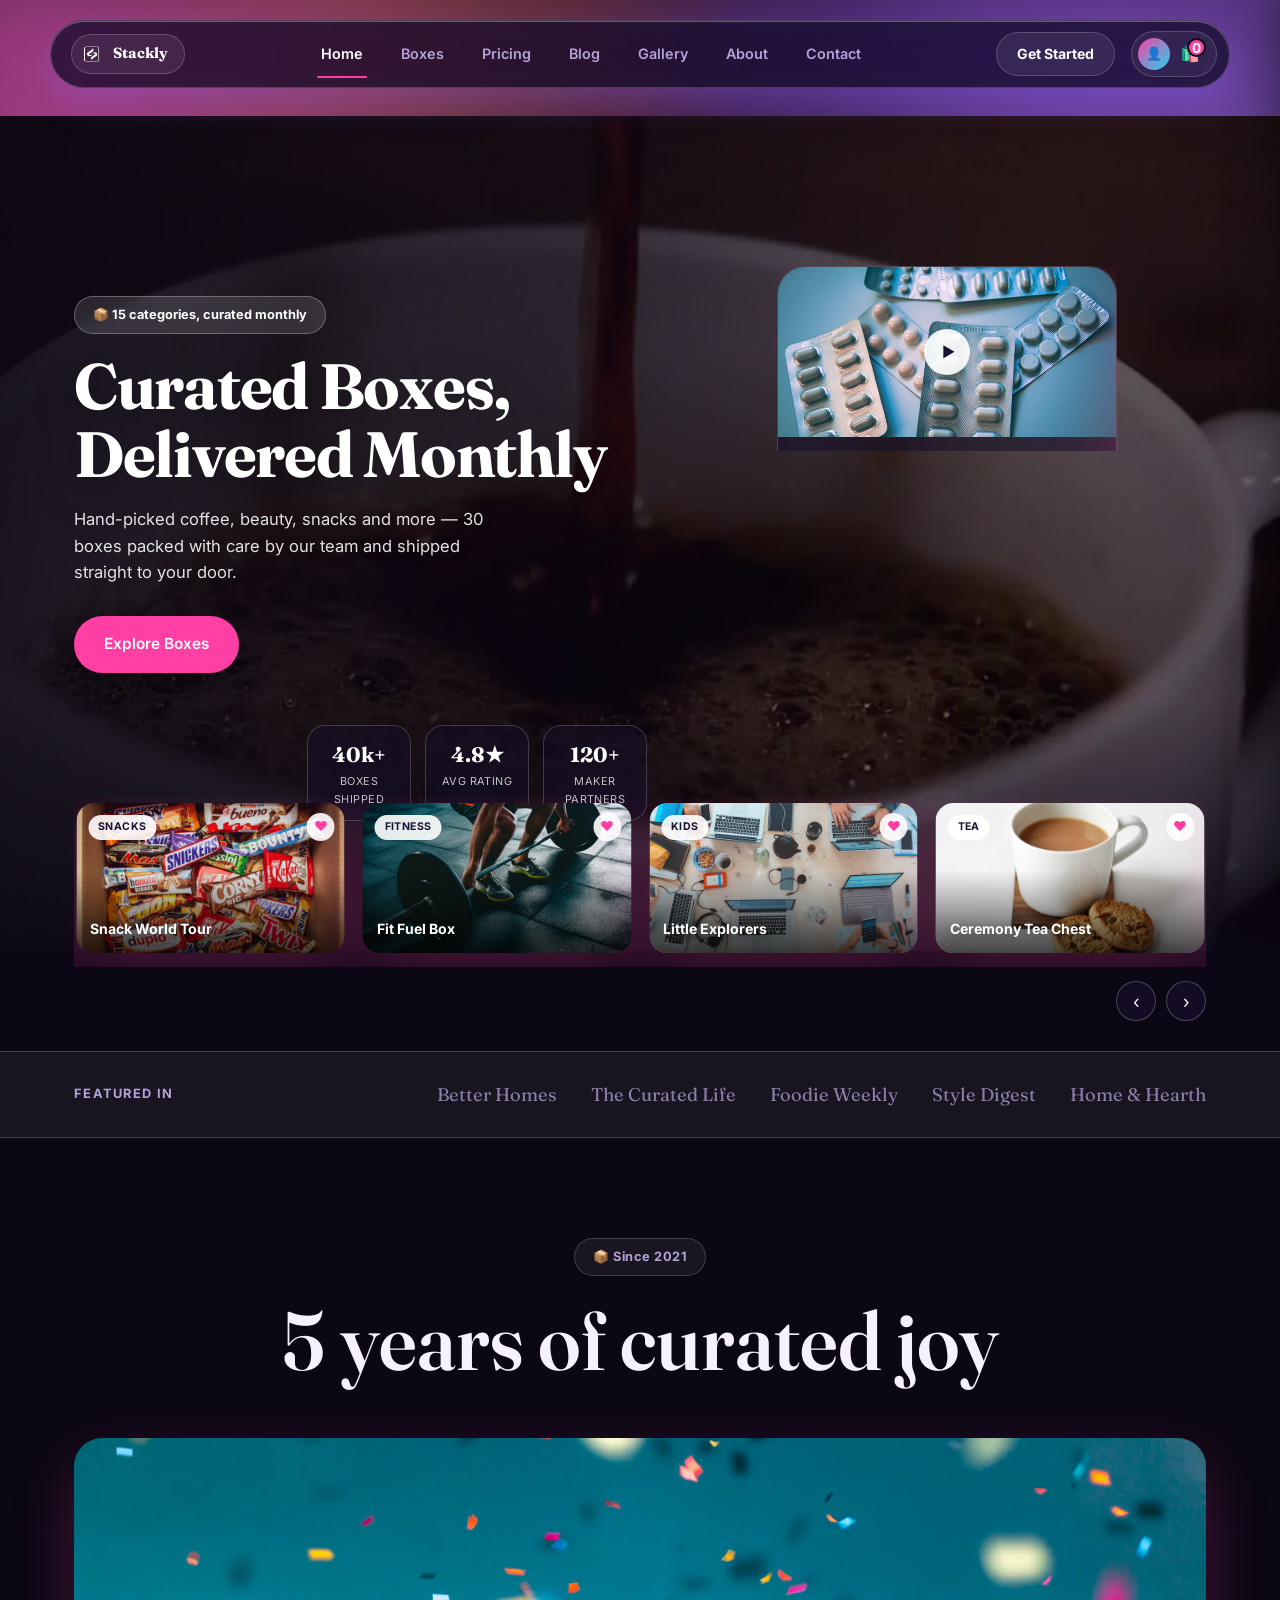
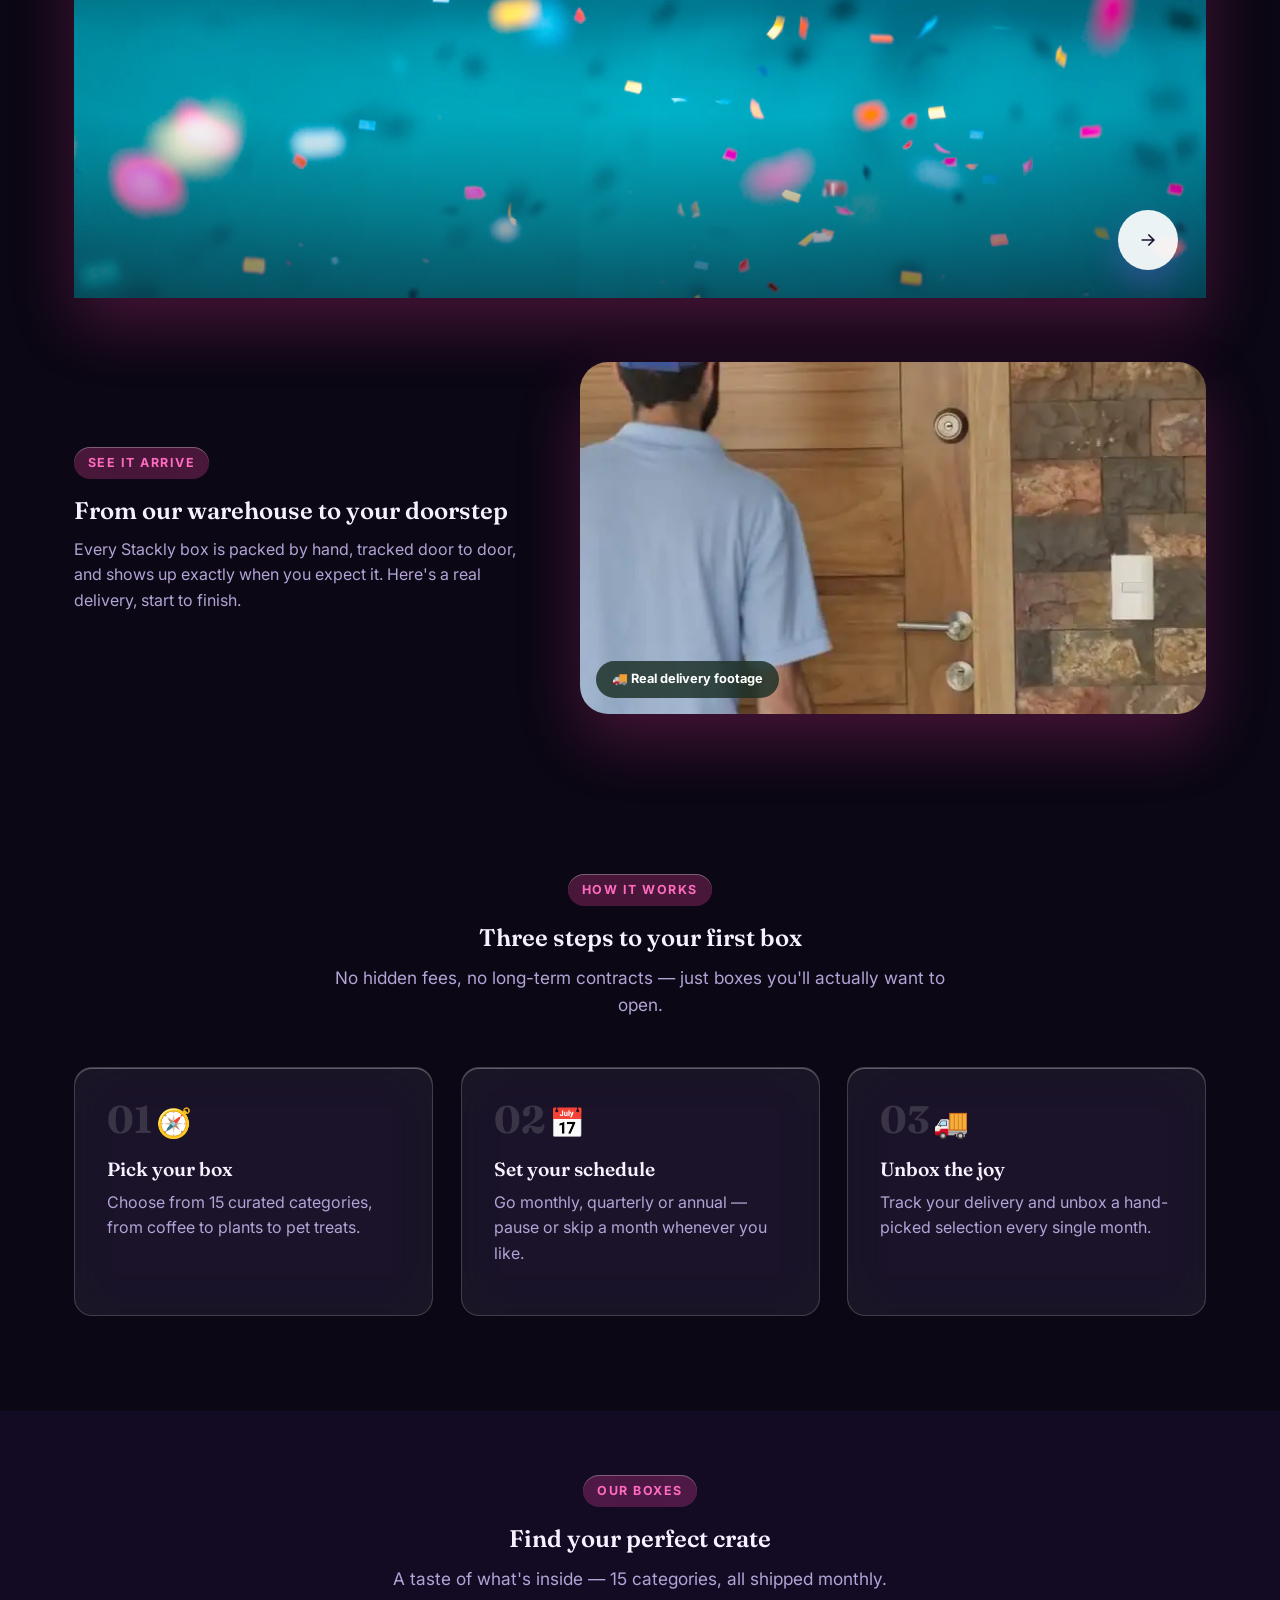
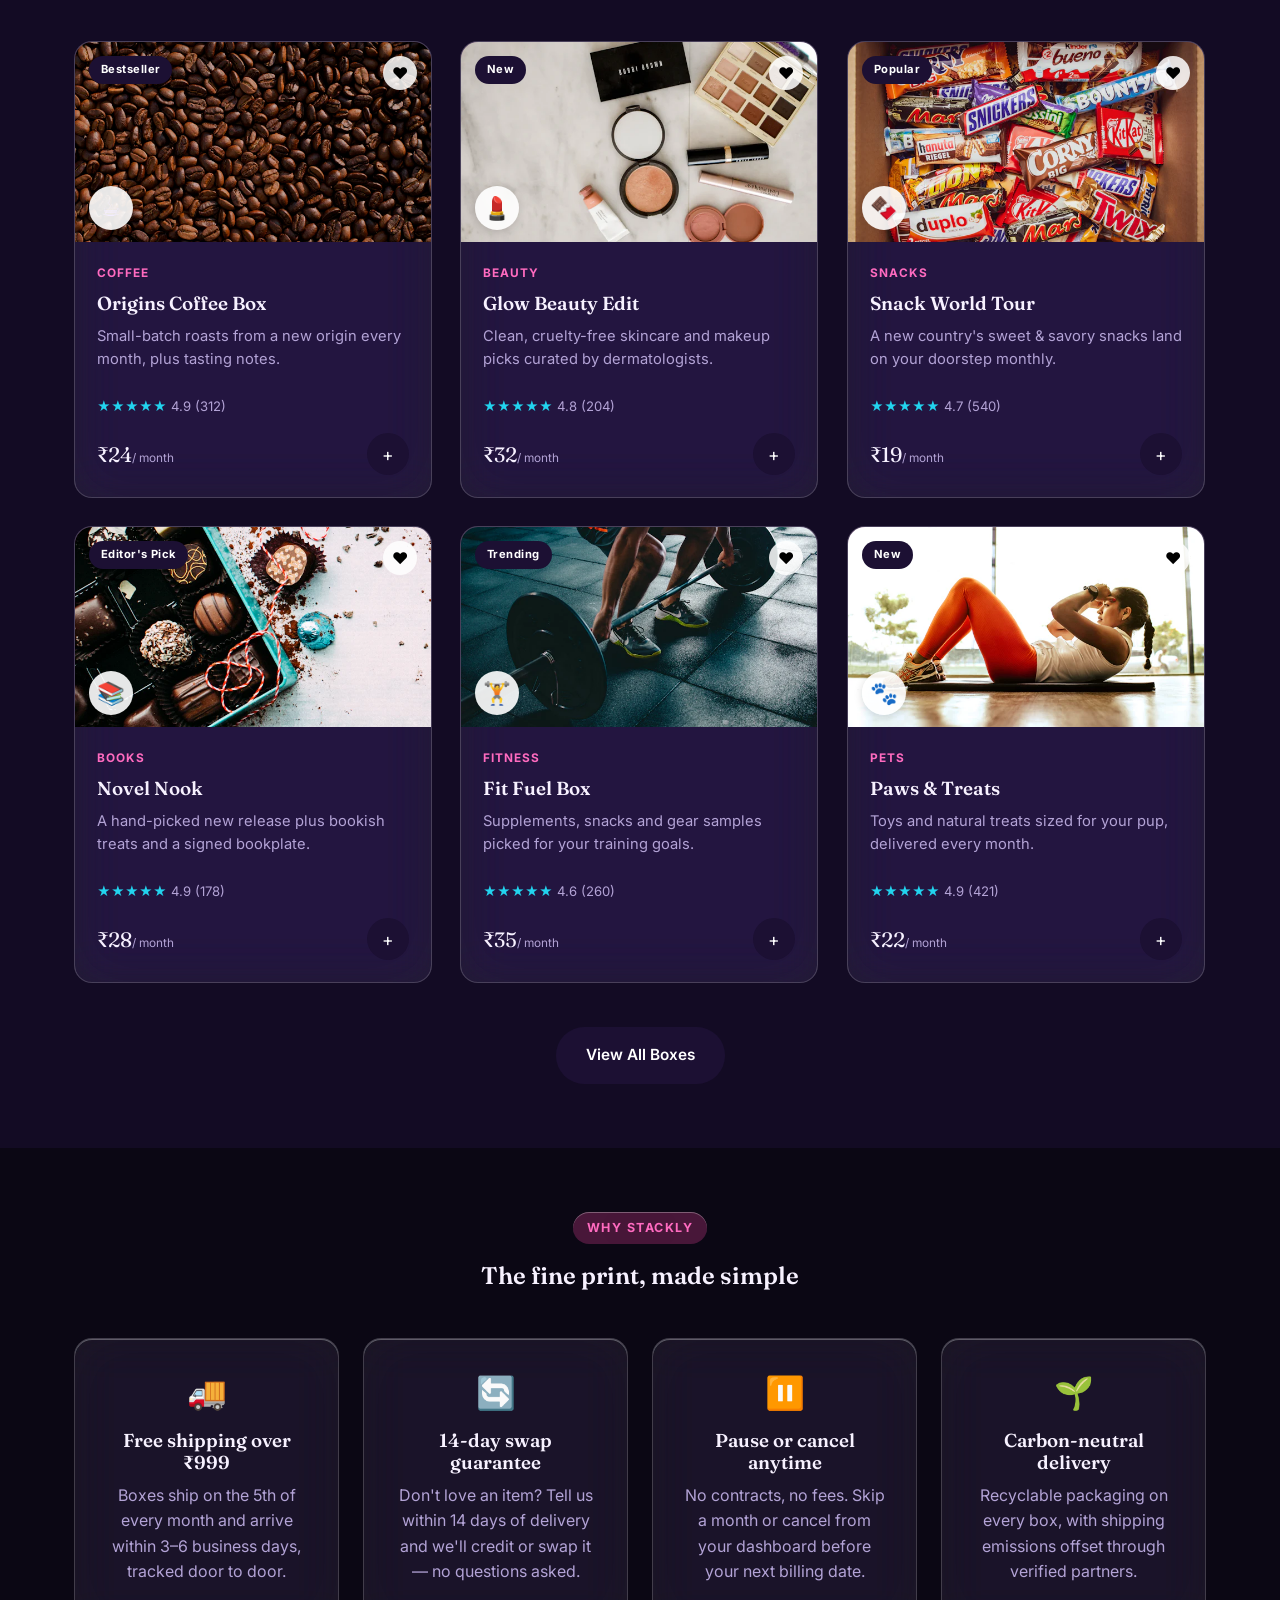
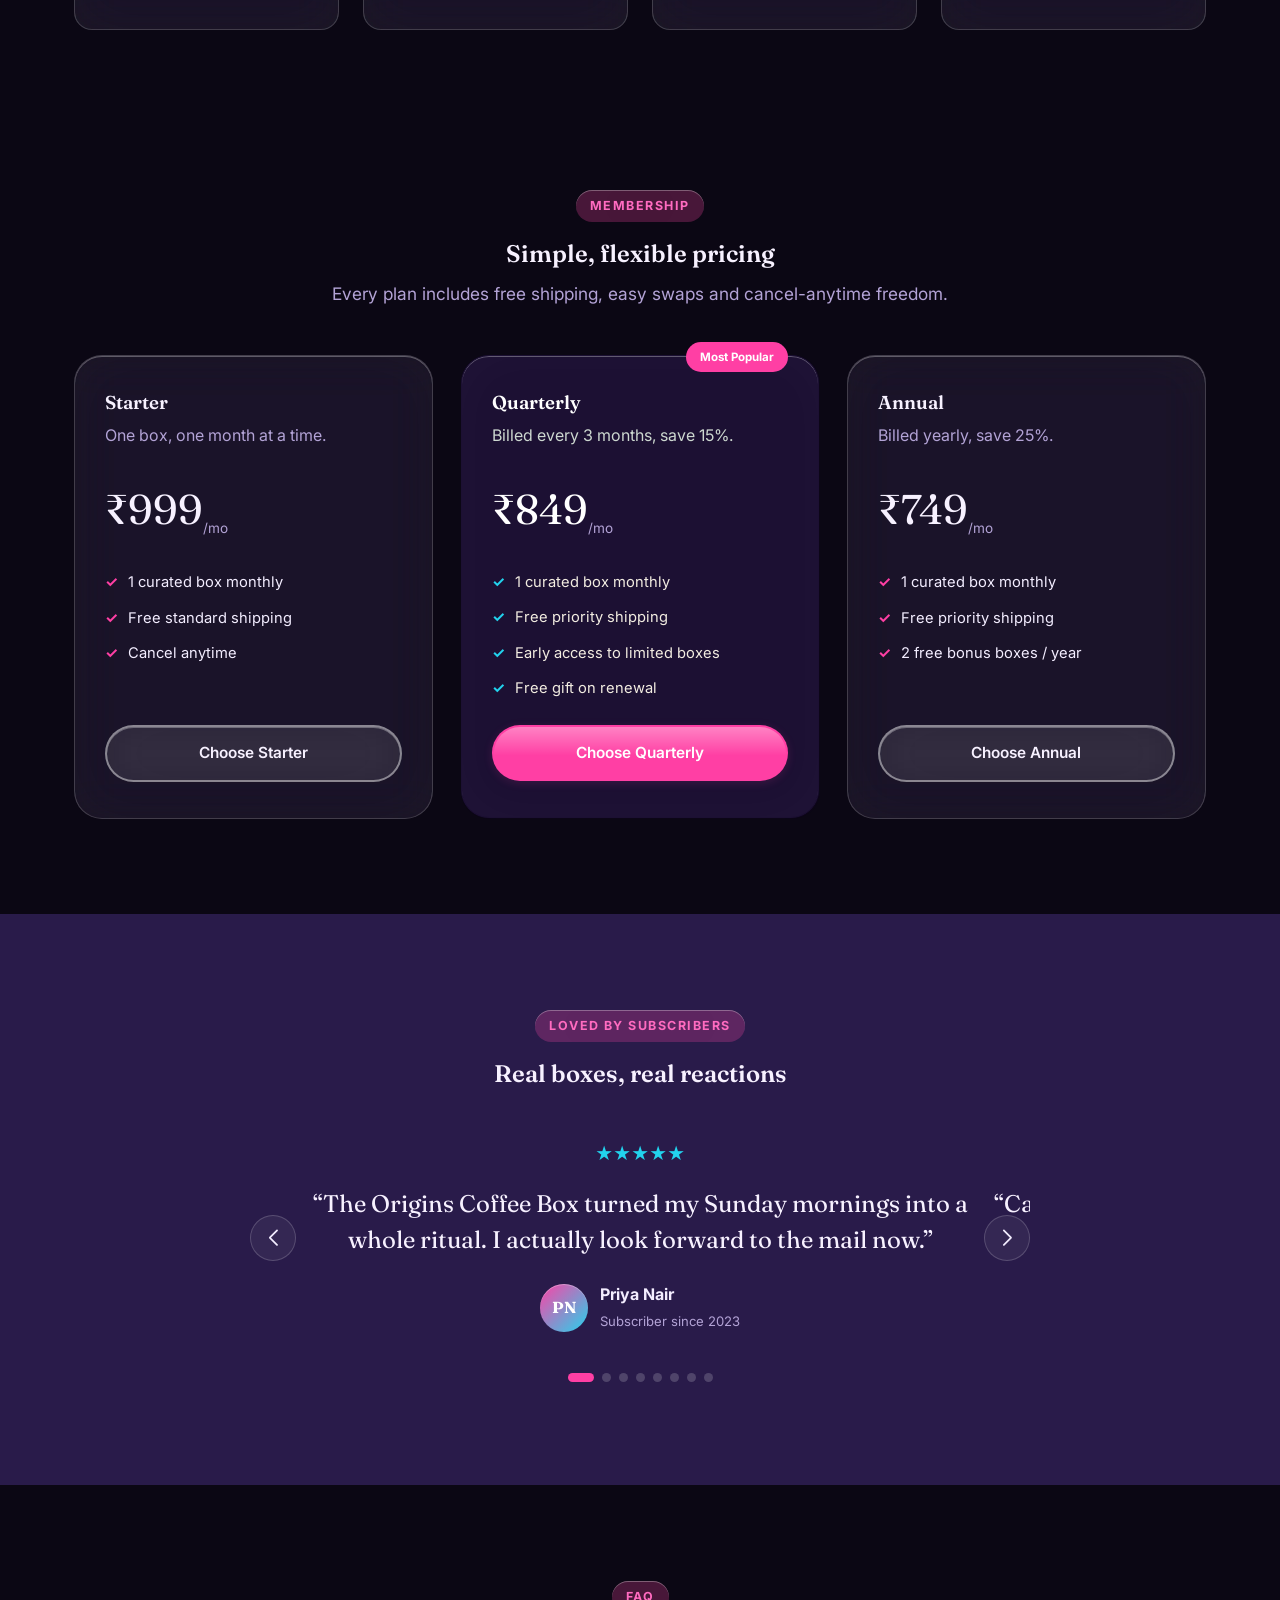
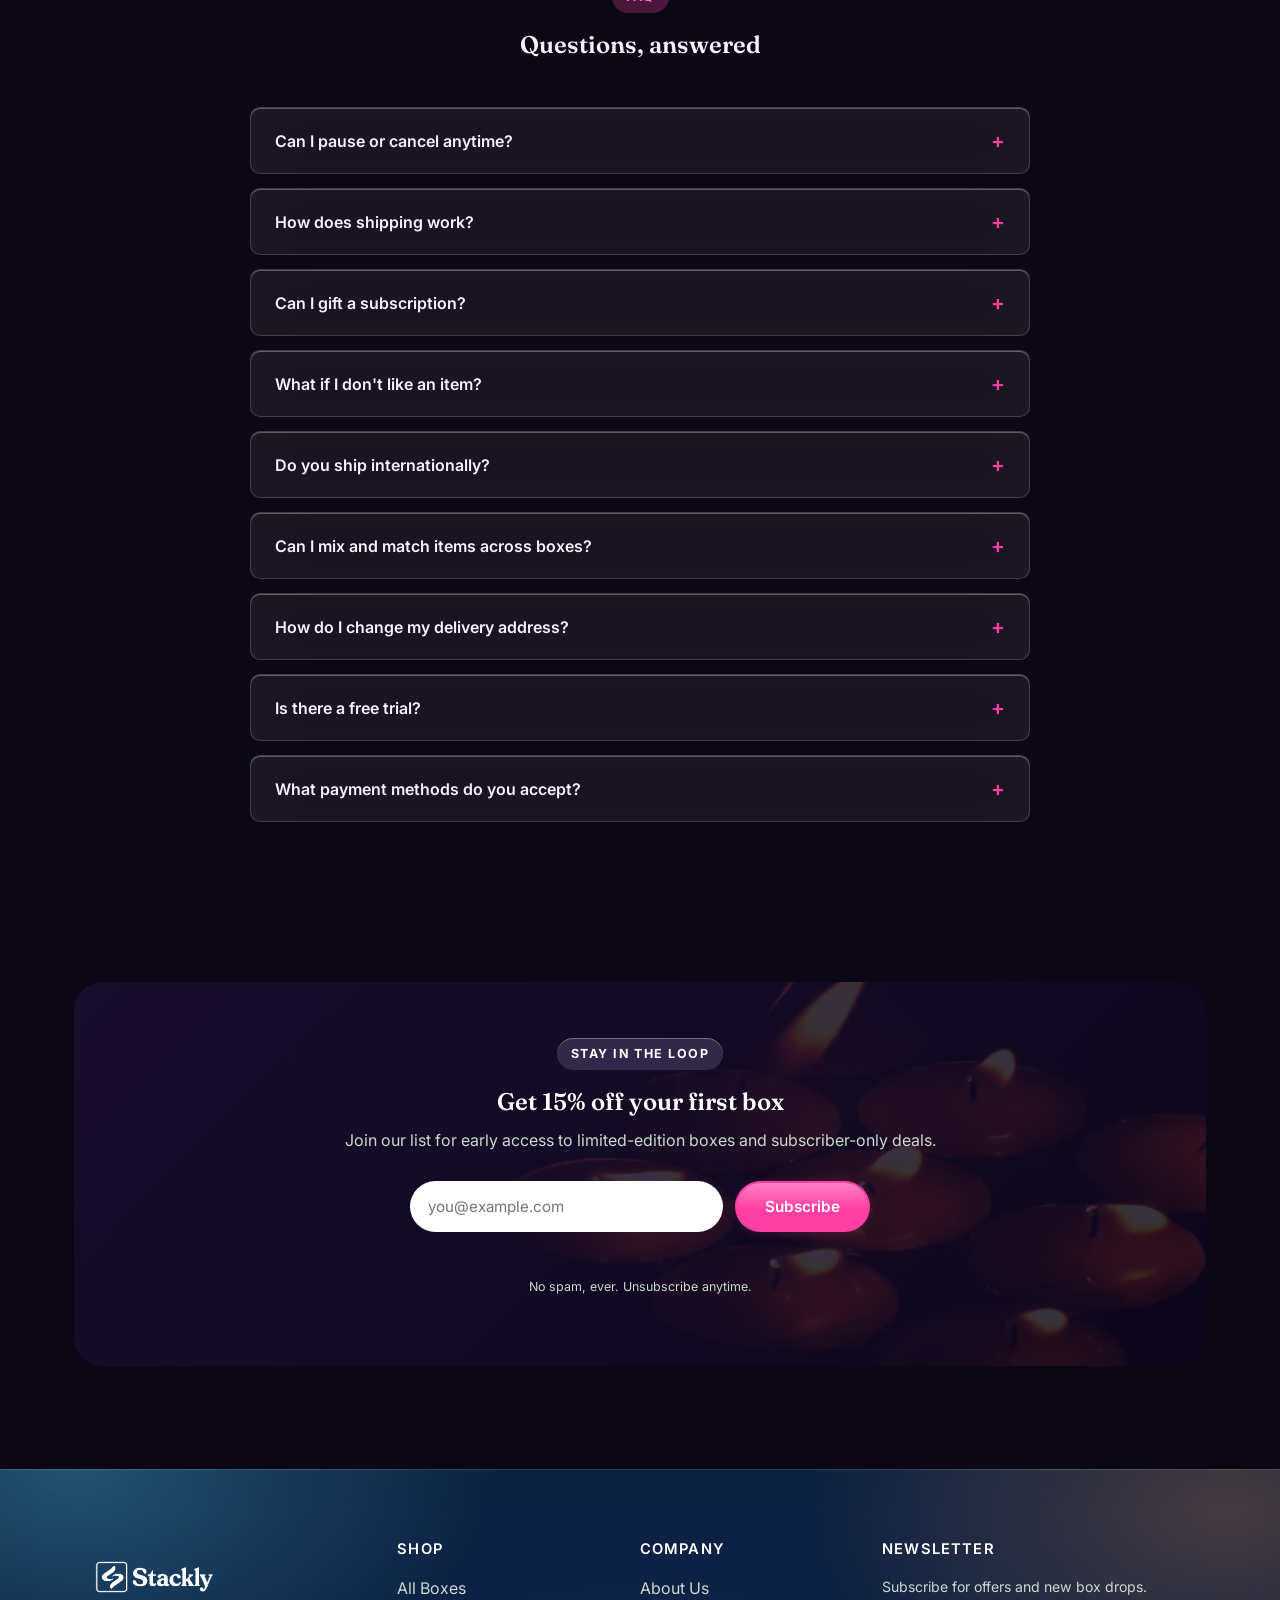
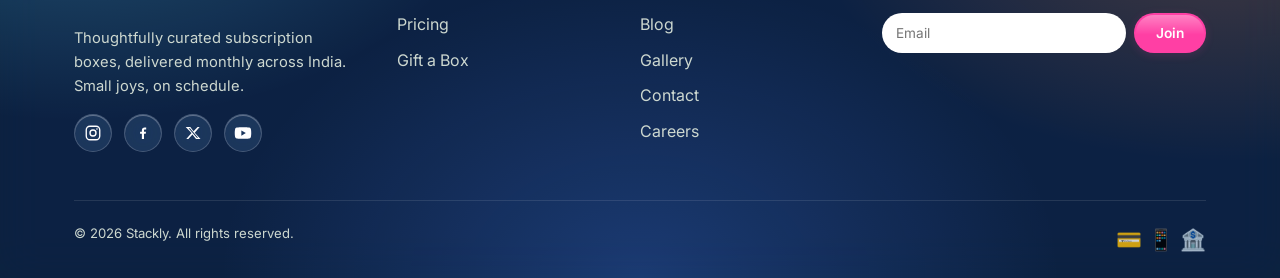
==== commit e66c440f: "img" ====
--- a/index.html
+++ b/index.html
@@ -35,6 +35,7 @@
       <a href="boxes.html">Boxes</a>
       <a href="pricing.html">Pricing</a>
       <a href="blog.html">Blog</a>
+      <a href="gallery.html">Gallery</a>
       <a href="about.html">About</a>
       <a href="contact.html">Contact</a>
     </nav>
@@ -338,6 +339,7 @@
         <ul>
           <li><a href="about.html">About Us</a></li>
           <li><a href="blog.html">Blog</a></li>
+          <li><a href="gallery.html">Gallery</a></li>
           <li><a href="contact.html">Contact</a></li>
           <li><a href="#">Careers</a></li>
         </ul>
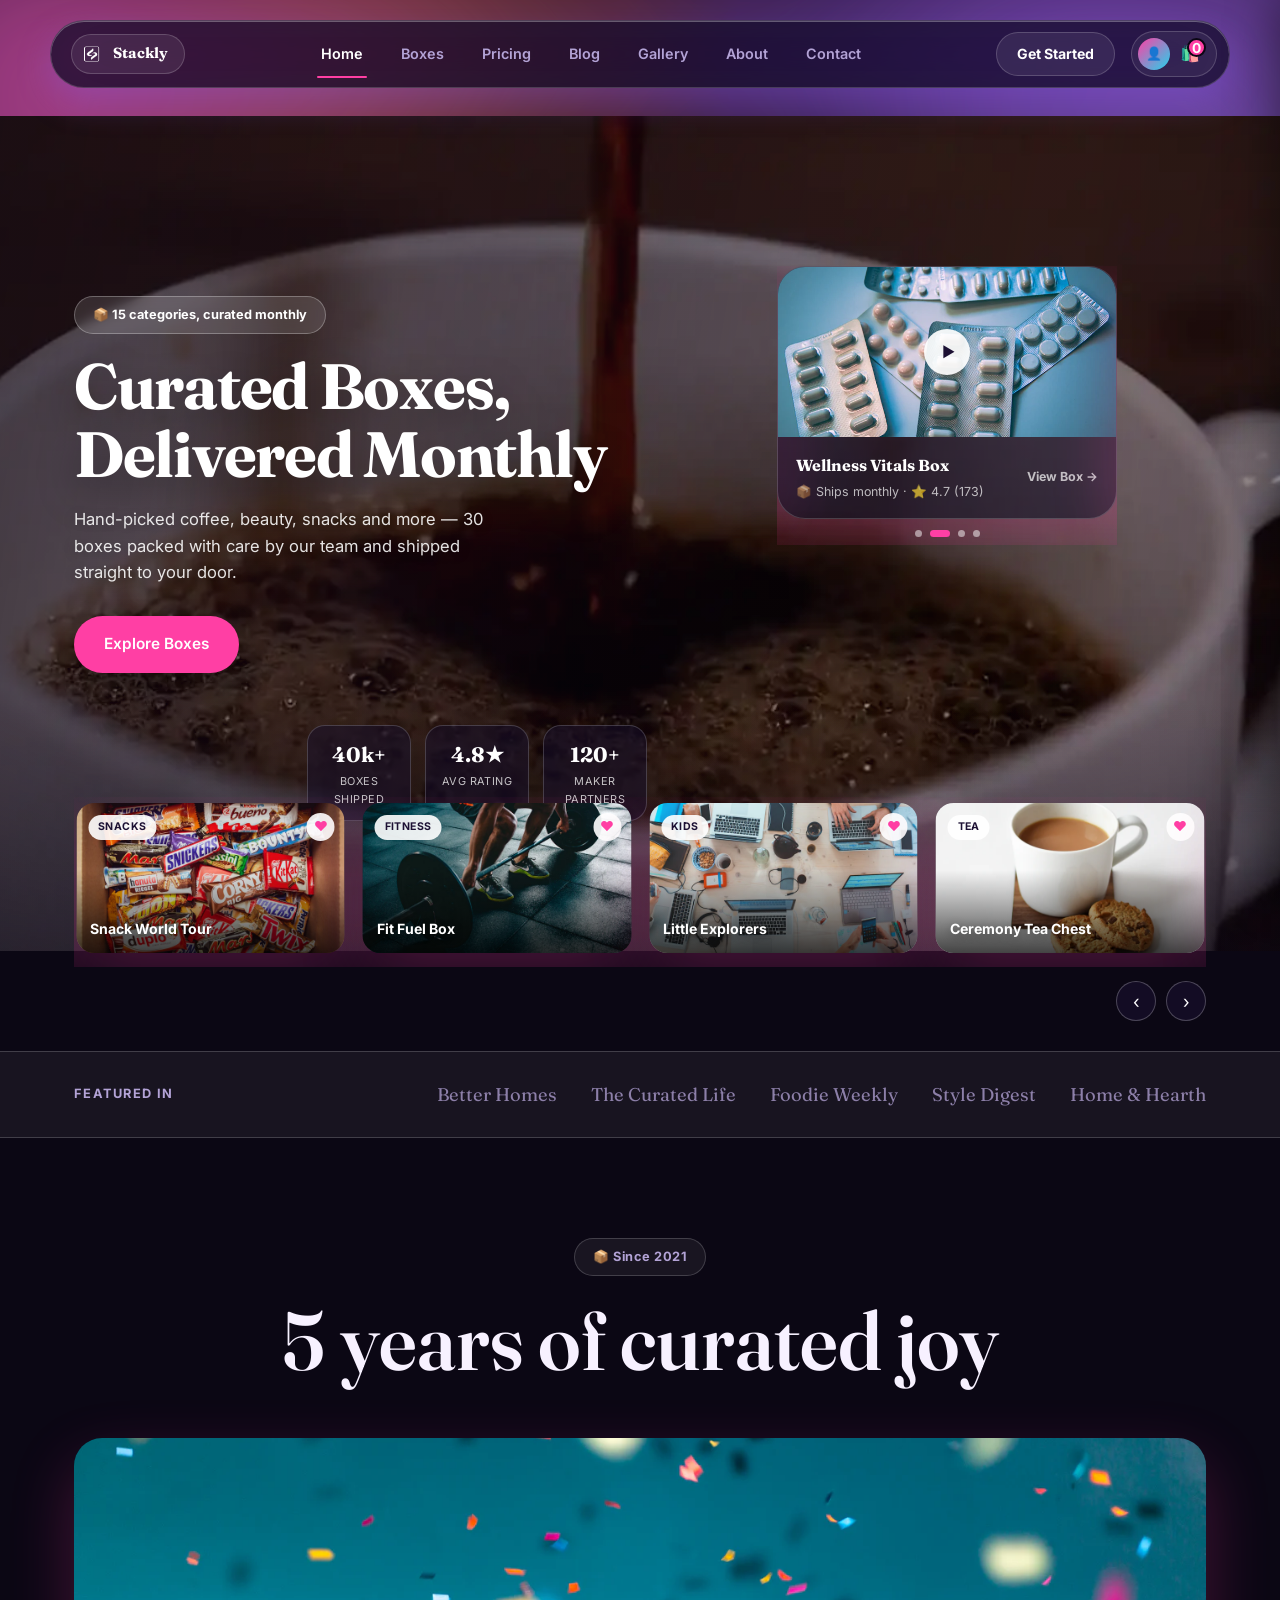
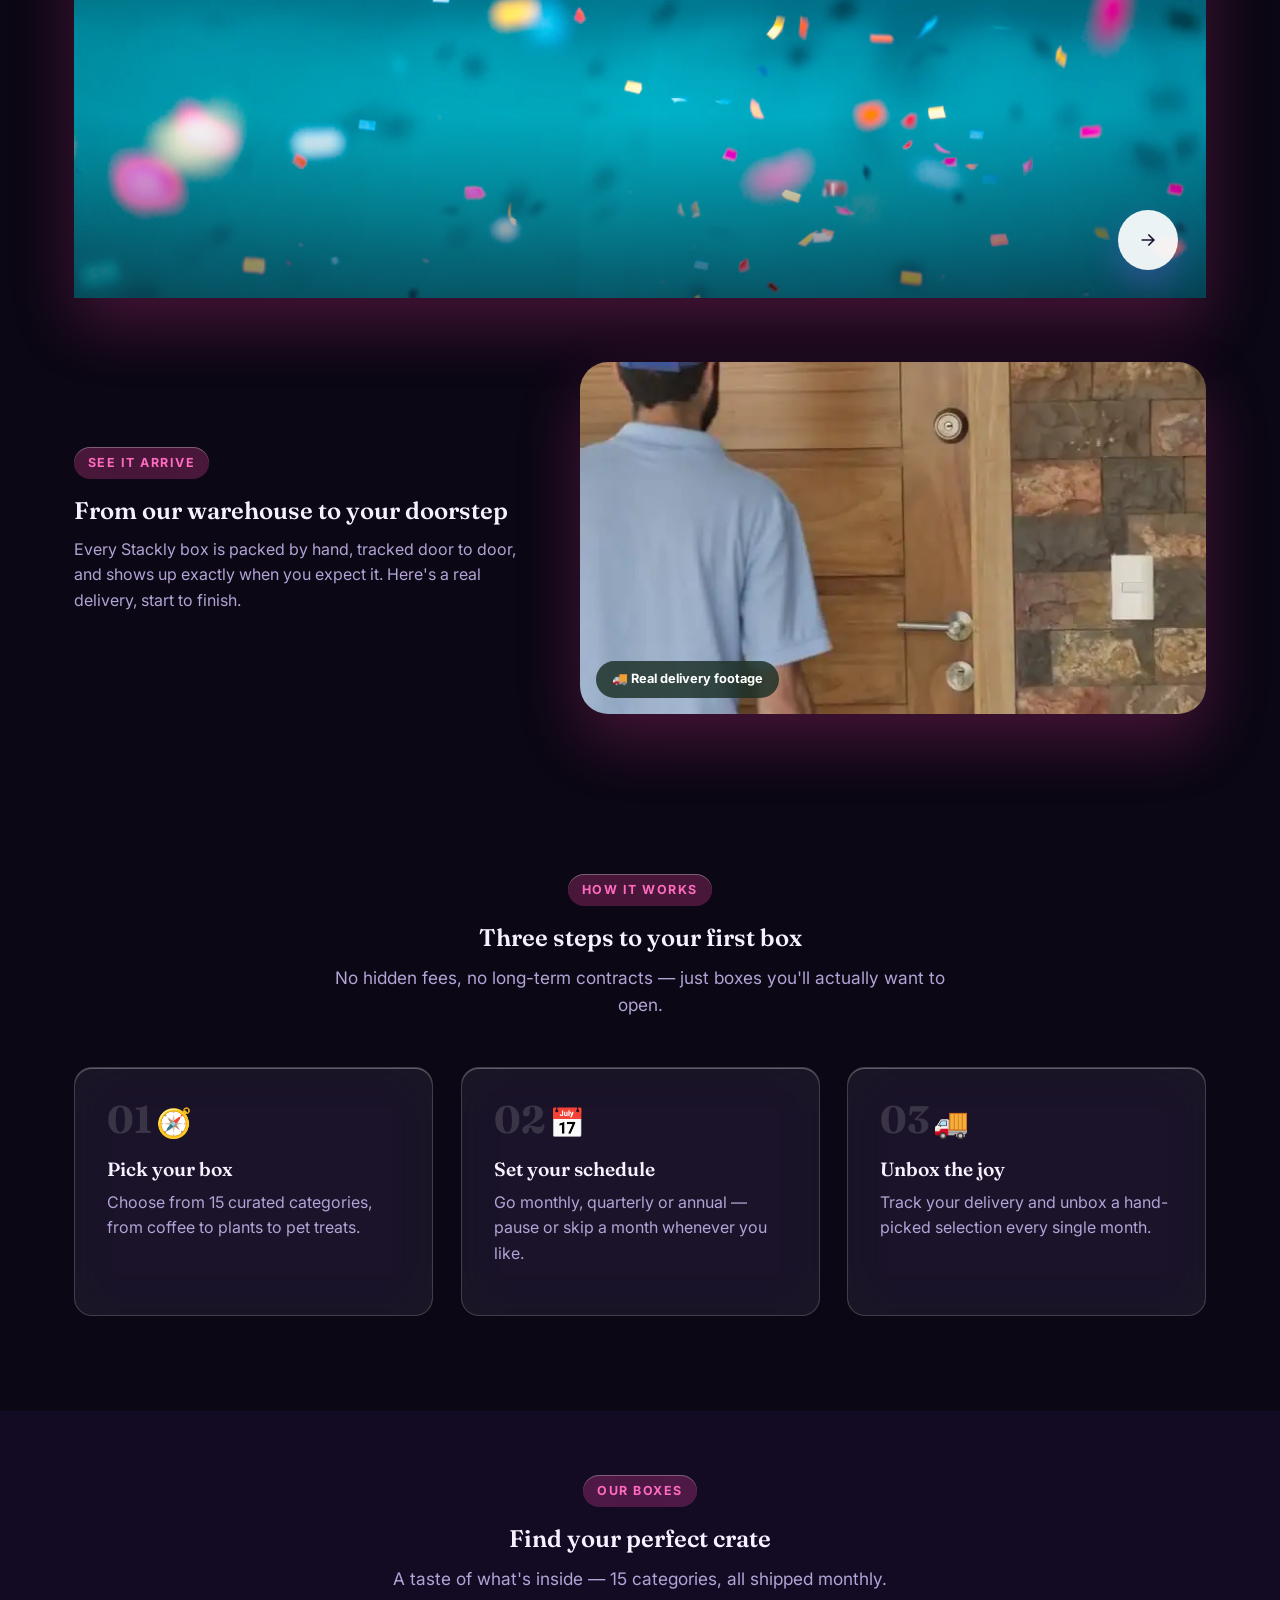
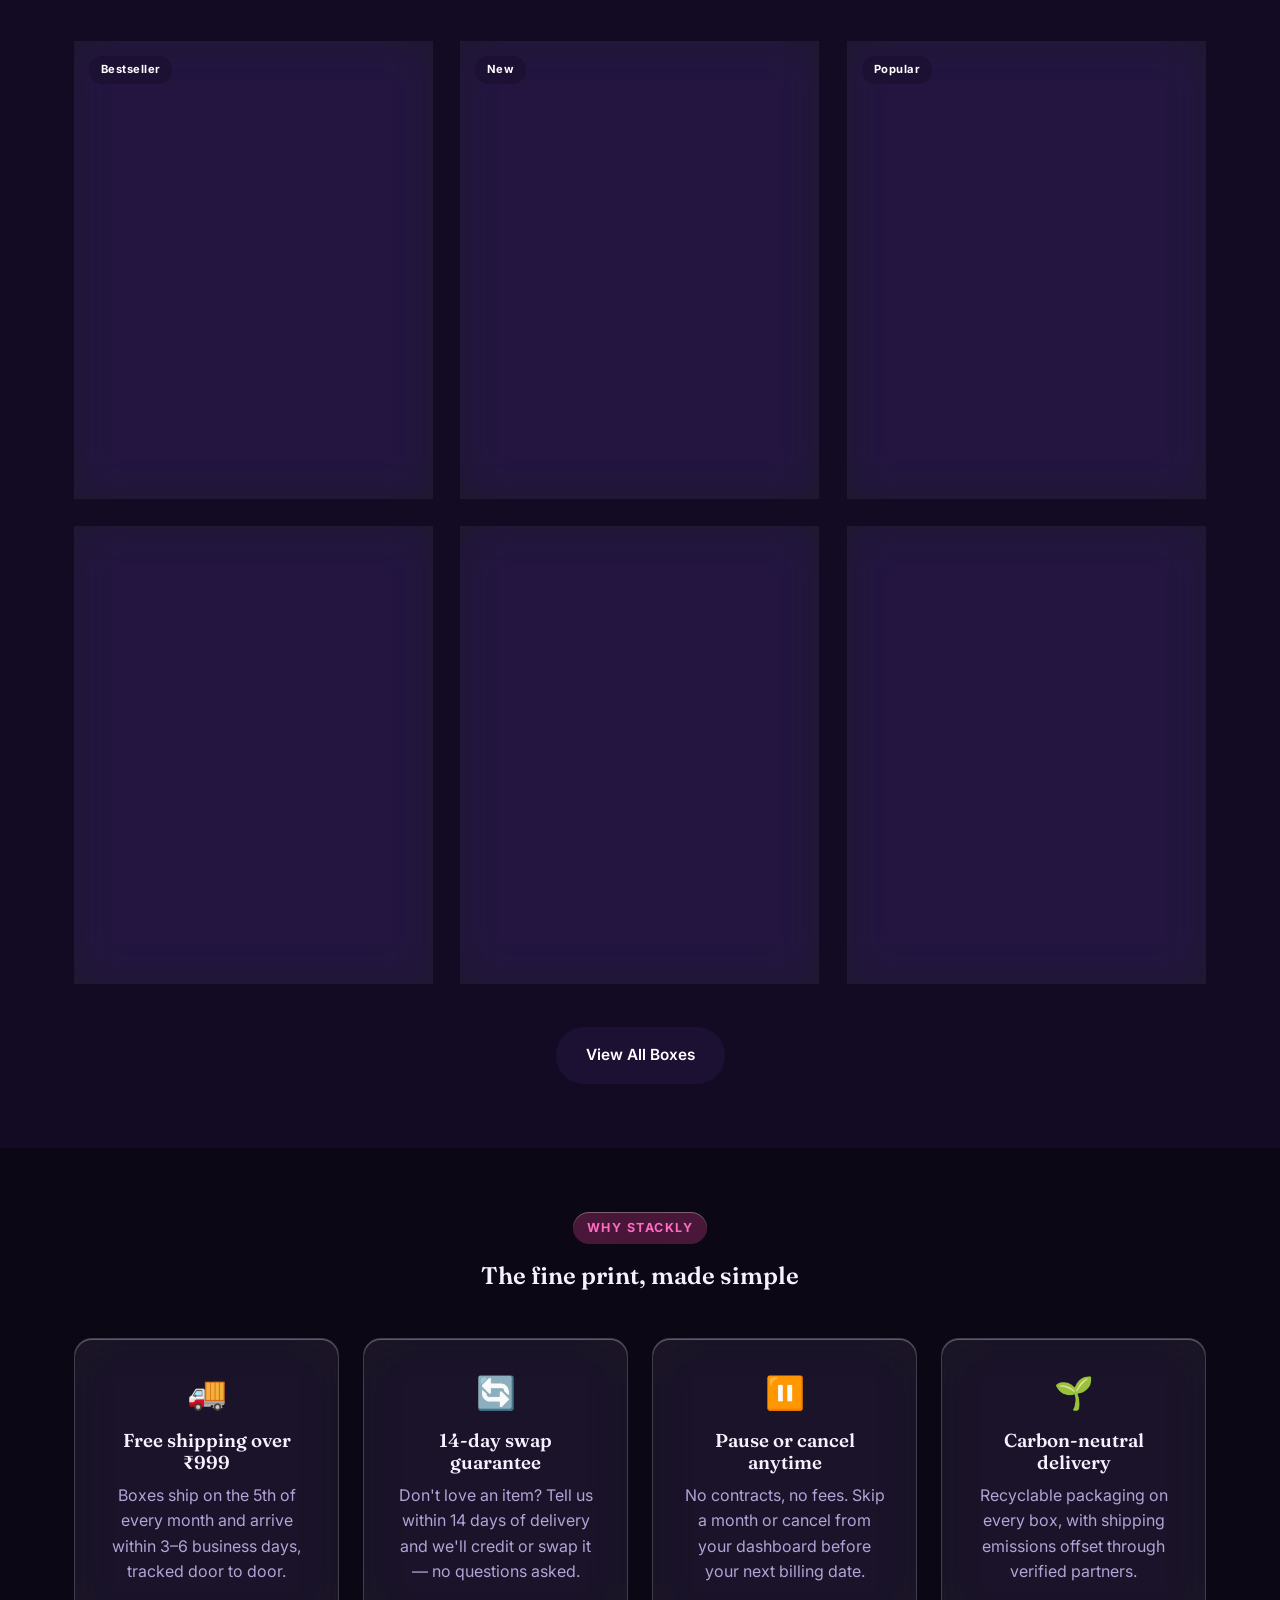
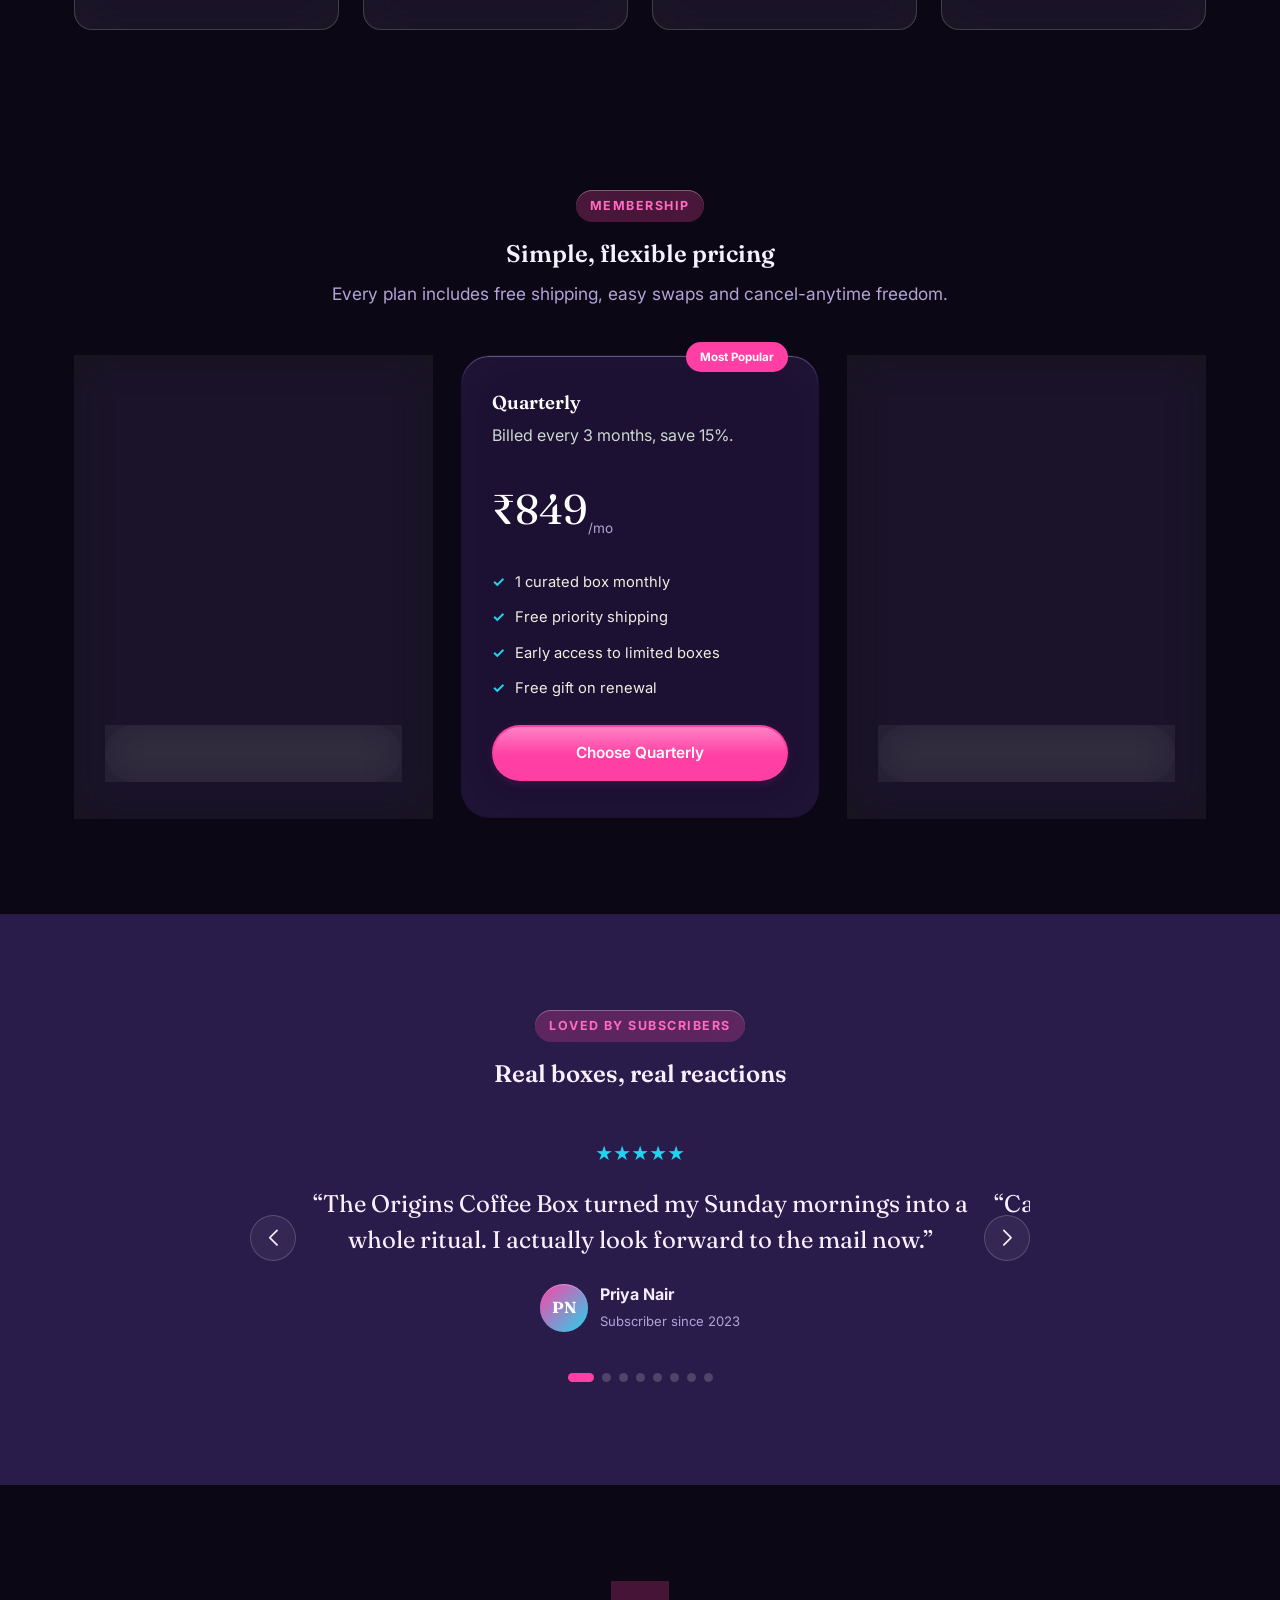
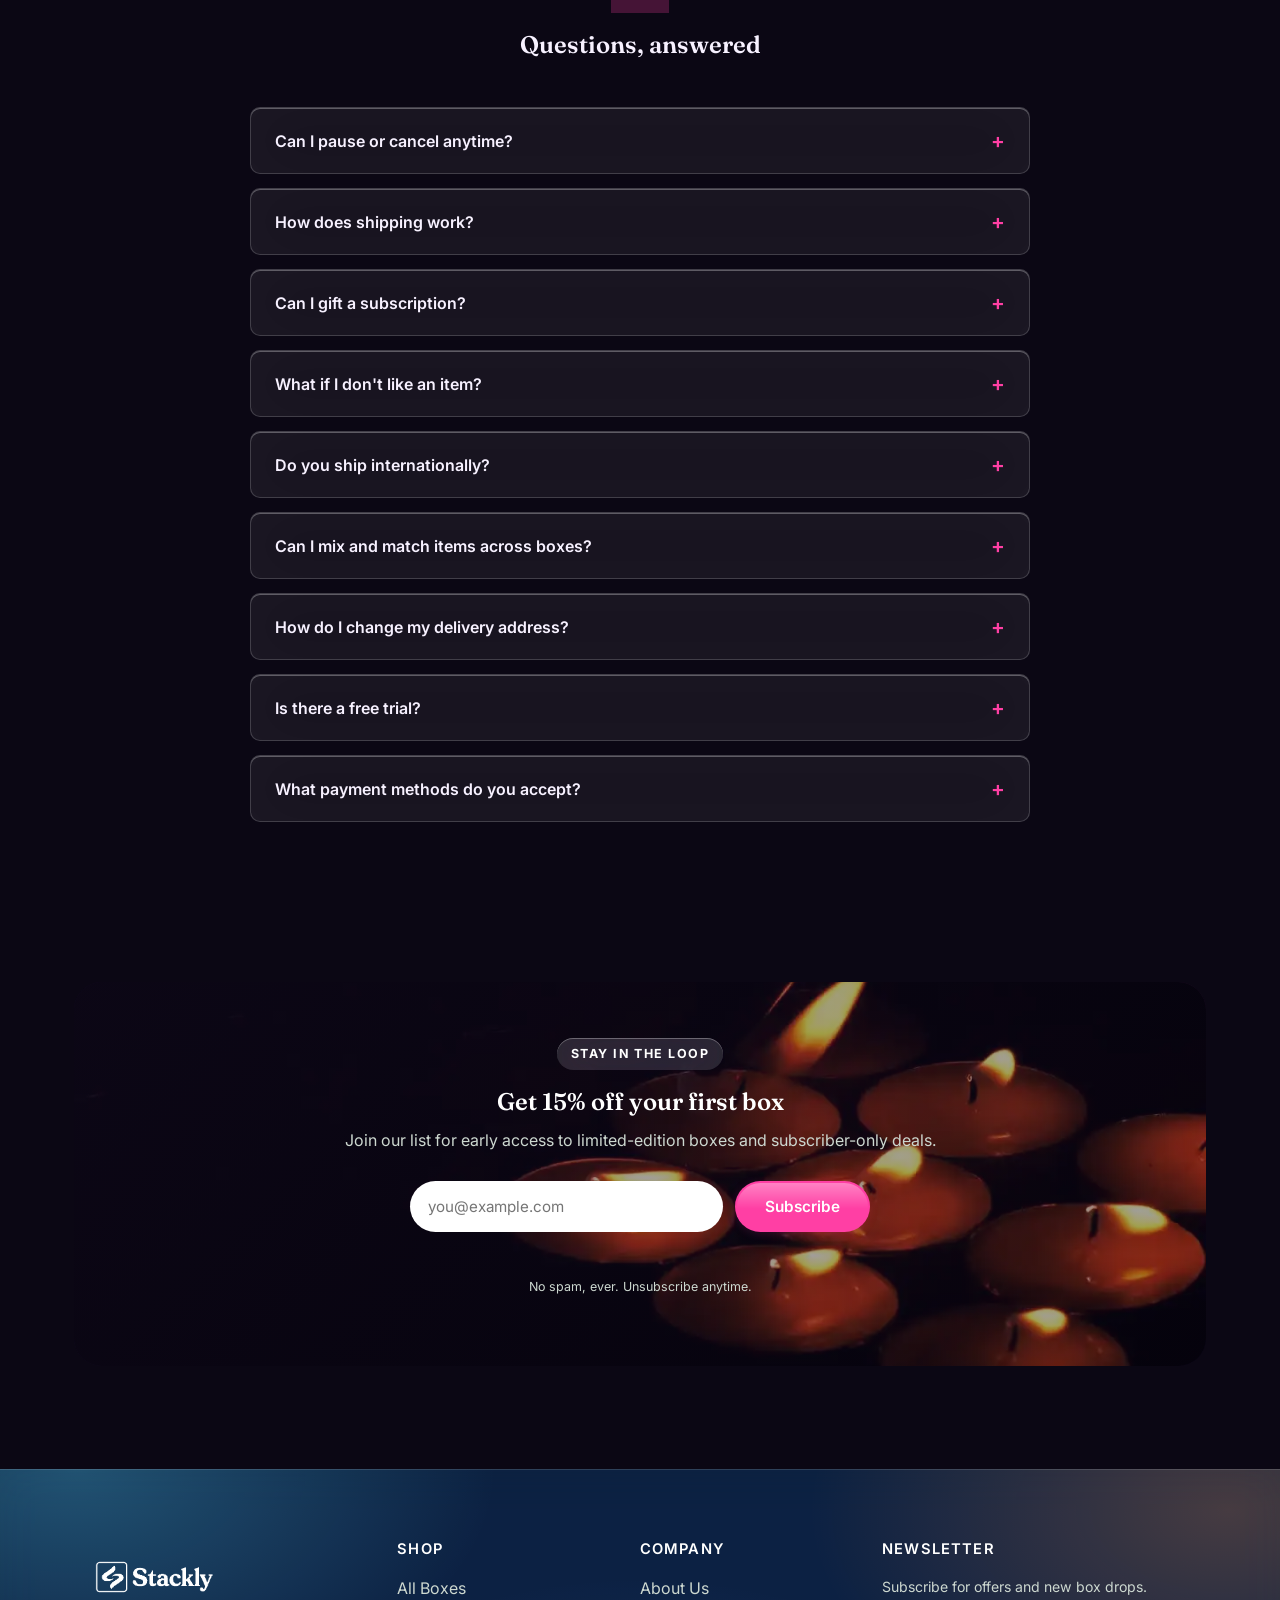
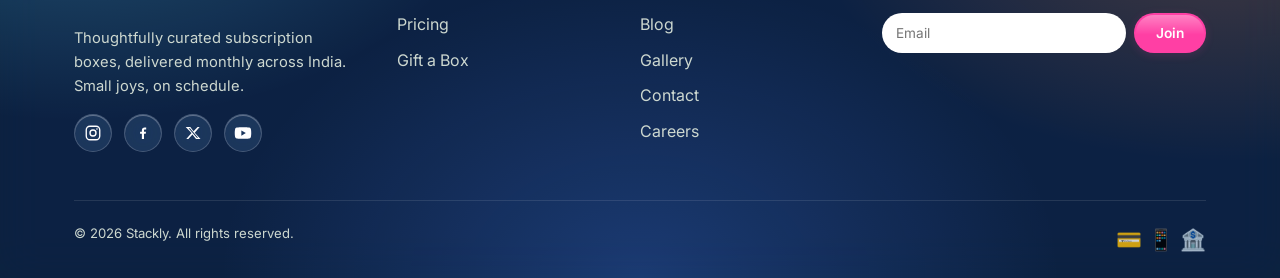
==== commit 3702426f: "done" ====
--- a/index.html
+++ b/index.html
@@ -25,9 +25,14 @@
         <img src="img/logo-mark.webp" alt="">
         <span>Stackly</span>
       </a>
+      <div class="nd-top-right">
       <div class="nd-user">
         <a href="login.html" class="nd-avatar" aria-label="Login" style="text-decoration:none;">👤</a>
         <a href="#" data-cart-open class="nd-cart-link" aria-label="Open cart">🛍️<span class="cart-count">0</span></a>
+      </div>
+      <button class="nd-hamburger" aria-label="Menu" aria-expanded="false" aria-controls="nd-nav-links">
+        <span></span><span></span><span></span>
+      </button>
       </div>
     </div>
     <nav class="nd-nav-links">
--- a/css/style.css
+++ b/css/style.css
@@ -468,7 +468,7 @@
 .cta-bg { position: absolute; inset: 0; z-index: 0; width: 100%; height: 100%; object-fit: cover; }
 .cta-overlay {
   position: absolute; inset: 0; z-index: 1;
-  background: linear-gradient(135deg, rgba(28, 16, 51, 0.88), rgba(13, 6, 32, 0.82));
+  background: linear-gradient(135deg, rgba(28, 16, 51, 0.42), rgba(13, 6, 32, 0.38));
 }
 .cta-video-band > :not(.cta-bg):not(.cta-overlay) { position: relative; z-index: 2; }
 @media (prefers-reduced-motion: reduce) {
@@ -579,7 +579,7 @@
 .page-hero-bg { position: absolute; inset: 0; z-index: 0; width: 100%; height: 100%; object-fit: cover; }
 .page-hero-overlay {
   position: absolute; inset: 0; z-index: 1;
-  background: linear-gradient(135deg, rgba(28, 16, 51, 0.88), rgba(13, 6, 32, 0.82));
+  background: linear-gradient(135deg, rgba(28, 16, 51, 0.42), rgba(13, 6, 32, 0.38));
 }
 .page-hero-video > .container { position: relative; z-index: 2; }
 .page-hero-video .eyebrow { background: rgba(255, 74, 145, .16); color: #ff8fbd; }
--- a/css/hero-holo.css
+++ b/css/hero-holo.css
@@ -37,8 +37,8 @@
   inset: 0;
   z-index: 1;
   background:
-    linear-gradient(100deg, rgba(11, 7, 20, 0.92) 0%, rgba(11, 7, 20, 0.72) 42%, rgba(11, 7, 20, 0.32) 75%, rgba(11, 7, 20, 0.55) 100%),
-    linear-gradient(0deg, rgba(11, 7, 20, 0.85) 0%, rgba(11, 7, 20, 0) 30%);
+    linear-gradient(100deg, rgba(11, 7, 20, 0.6) 0%, rgba(11, 7, 20, 0.38) 42%, rgba(11, 7, 20, 0.12) 75%, rgba(11, 7, 20, 0.28) 100%),
+    linear-gradient(0deg, rgba(11, 7, 20, 0.5) 0%, rgba(11, 7, 20, 0) 30%);
 }
 
 .hs-top {
--- a/css/dashboard-v2.css
+++ b/css/dashboard-v2.css
@@ -64,10 +64,23 @@
 .nd-nav-links a.active { color: #fff; }
 .nd-nav-links a.active::after { content:""; position:absolute; left:0; right:0; bottom:-4px; height:2px; background: var(--coral); border-radius: 2px; }
 .nd-cta-inline { order: 3; flex-shrink: 0; }
-.nd-user { order: 4; display: flex; align-items: center; gap: 10px; background: rgba(255,255,255,.06); border: 1px solid var(--line); border-radius: 999px; padding: 6px 16px 6px 6px; flex-shrink: 0; white-space: nowrap; }
+.nd-top-right { order: 4; display: flex; align-items: center; gap: 10px; flex-shrink: 0; }
+.nd-user { display: flex; align-items: center; gap: 10px; background: rgba(255,255,255,.06); border: 1px solid var(--line); border-radius: 999px; padding: 6px 16px 6px 6px; flex-shrink: 0; white-space: nowrap; }
 .nd-cart-link { position: relative; display: flex; align-items: center; justify-content: center; width: 20px; height: 20px; color: #fff; font-size: 1rem; text-decoration: none; }
 .nd-avatar { width: 32px; height: 32px; border-radius: 50%; background: linear-gradient(135deg, var(--coral), var(--gold)); display: flex; align-items: center; justify-content: center; font-weight: 700; font-size: .8rem; color: #fff; }
 .nd-user span { font-size: .86rem; font-weight: 700; color: #fff; }
+
+/* hamburger — hidden on desktop, shown at the mobile breakpoint below */
+.nd-hamburger {
+  display: none; width: 38px; height: 38px; border-radius: 50%; flex-shrink: 0;
+  background: rgba(255,255,255,.08); border: 1px solid var(--line);
+  align-items: center; justify-content: center; flex-direction: column; gap: 4px;
+  cursor: pointer; padding: 0;
+}
+.nd-hamburger span { width: 16px; height: 2px; background: #fff; border-radius: 2px; transition: transform .2s ease, opacity .2s ease; }
+.nd-hamburger.active span:nth-child(1) { transform: translateY(6px) rotate(45deg); }
+.nd-hamburger.active span:nth-child(2) { opacity: 0; }
+.nd-hamburger.active span:nth-child(3) { transform: translateY(-6px) rotate(-45deg); }
 
 .nd-wrap { max-width: 1180px; margin: 0 auto; display: flex; flex-direction: column; gap: 22px; }
 .nd-greet { color: var(--ink-soft); font-size: .95rem; margin: 0 0 -4px; }
@@ -155,10 +168,20 @@
   .nd-row1 .nd-card:nth-child(2) { grid-column: 1 / -1; }
 }
 @media (max-width: 780px) {
-  .nd-page { padding: 16px 14px 50px; }
-  .nd-nav { flex-direction: column; align-items: stretch; gap: 14px; border-radius: 24px; padding: 14px; }
+  .nd-page { padding: 10px 10px 50px; }
+  .nd-nav { flex-direction: column; align-items: stretch; gap: 0; border-radius: 24px; padding: 12px; width: calc(100% - 8px); margin: 8px auto 14px; top: 8px; }
   .nd-nav-top { display: flex; align-items: center; justify-content: space-between; order: 1; }
-  .nd-nav-links { order: 2; justify-content: flex-start; gap: 18px; overflow-x: auto; -webkit-overflow-scrolling: touch; padding-bottom: 2px; }
+  .nd-hamburger { display: flex; }
+  .nd-nav-links, .nd-cta-inline { display: none; }
+  .nd-nav.nd-nav-open .nd-nav-links,
+  .nd-nav.nd-nav-open .nd-cta-inline { display: flex; }
+  .nd-nav.nd-nav-open .nd-nav-links {
+    order: 2; flex-direction: column; align-items: stretch; gap: 4px;
+    margin-top: 14px; padding-top: 14px; border-top: 1px solid var(--line);
+  }
+  .nd-nav.nd-nav-open .nd-nav-links a { display: block; padding: 10px 14px; border-radius: 12px; }
+  .nd-nav.nd-nav-open .nd-nav-links a.active { background: rgba(255,255,255,.08); }
+  .nd-nav.nd-nav-open .nd-cta-inline { order: 3; margin-top: 12px; justify-content: center; }
   .nd-row1 { grid-template-columns: 1fr; }
   .nd-row1 .nd-card:nth-child(2) { grid-column: auto; }
   .nd-row2 { grid-template-columns: 1fr; }
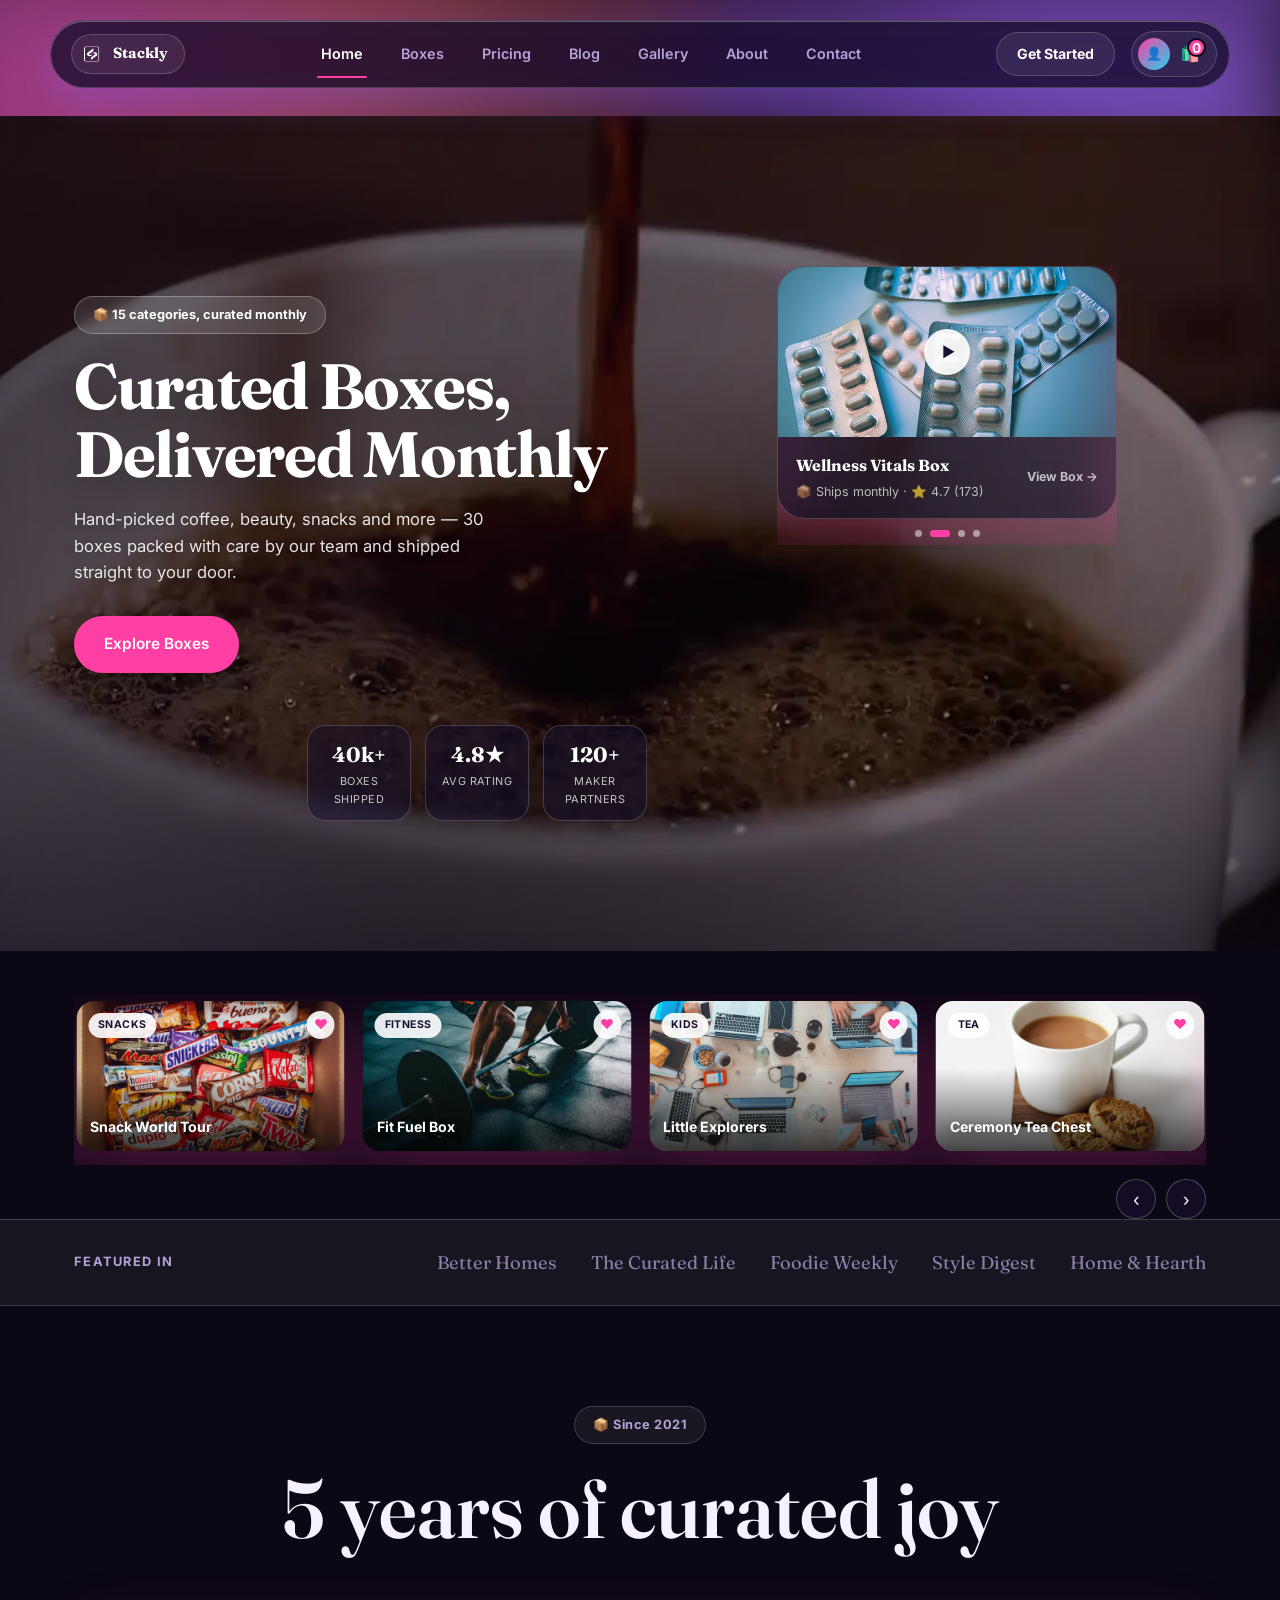
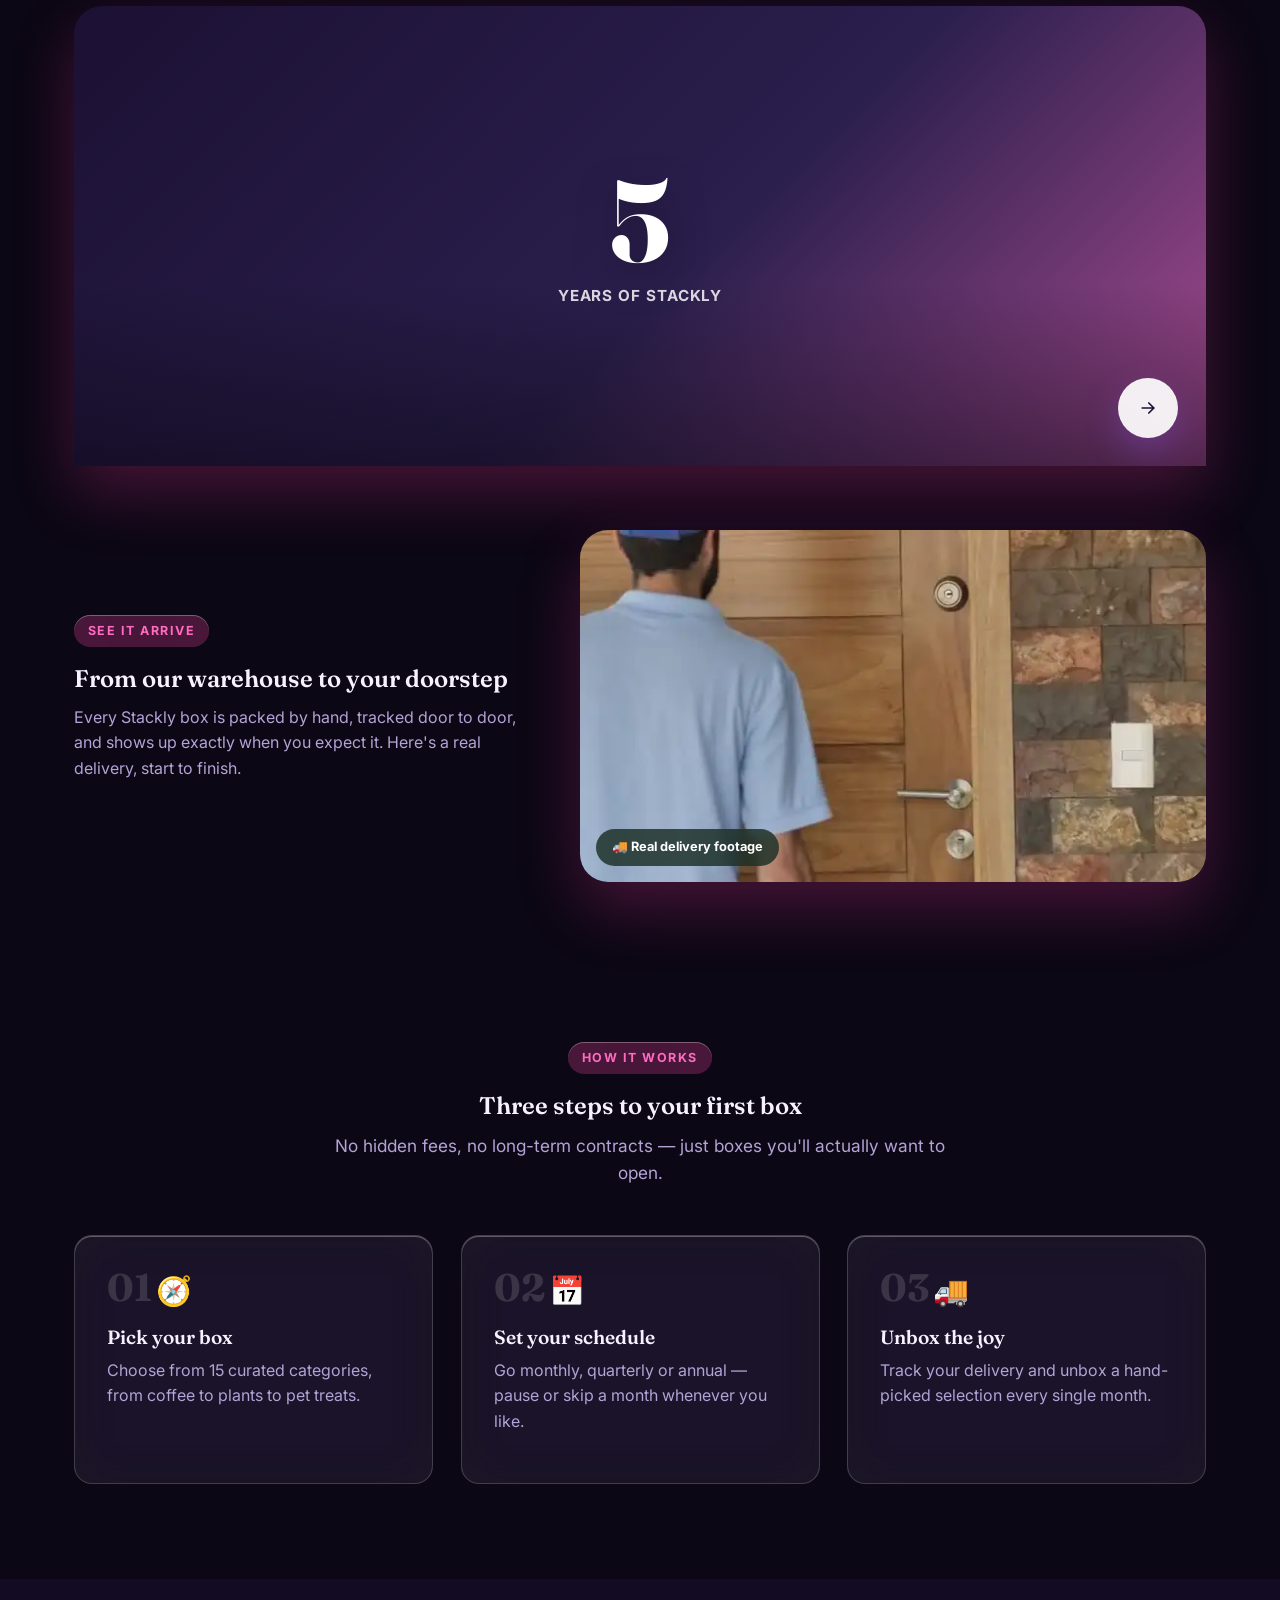
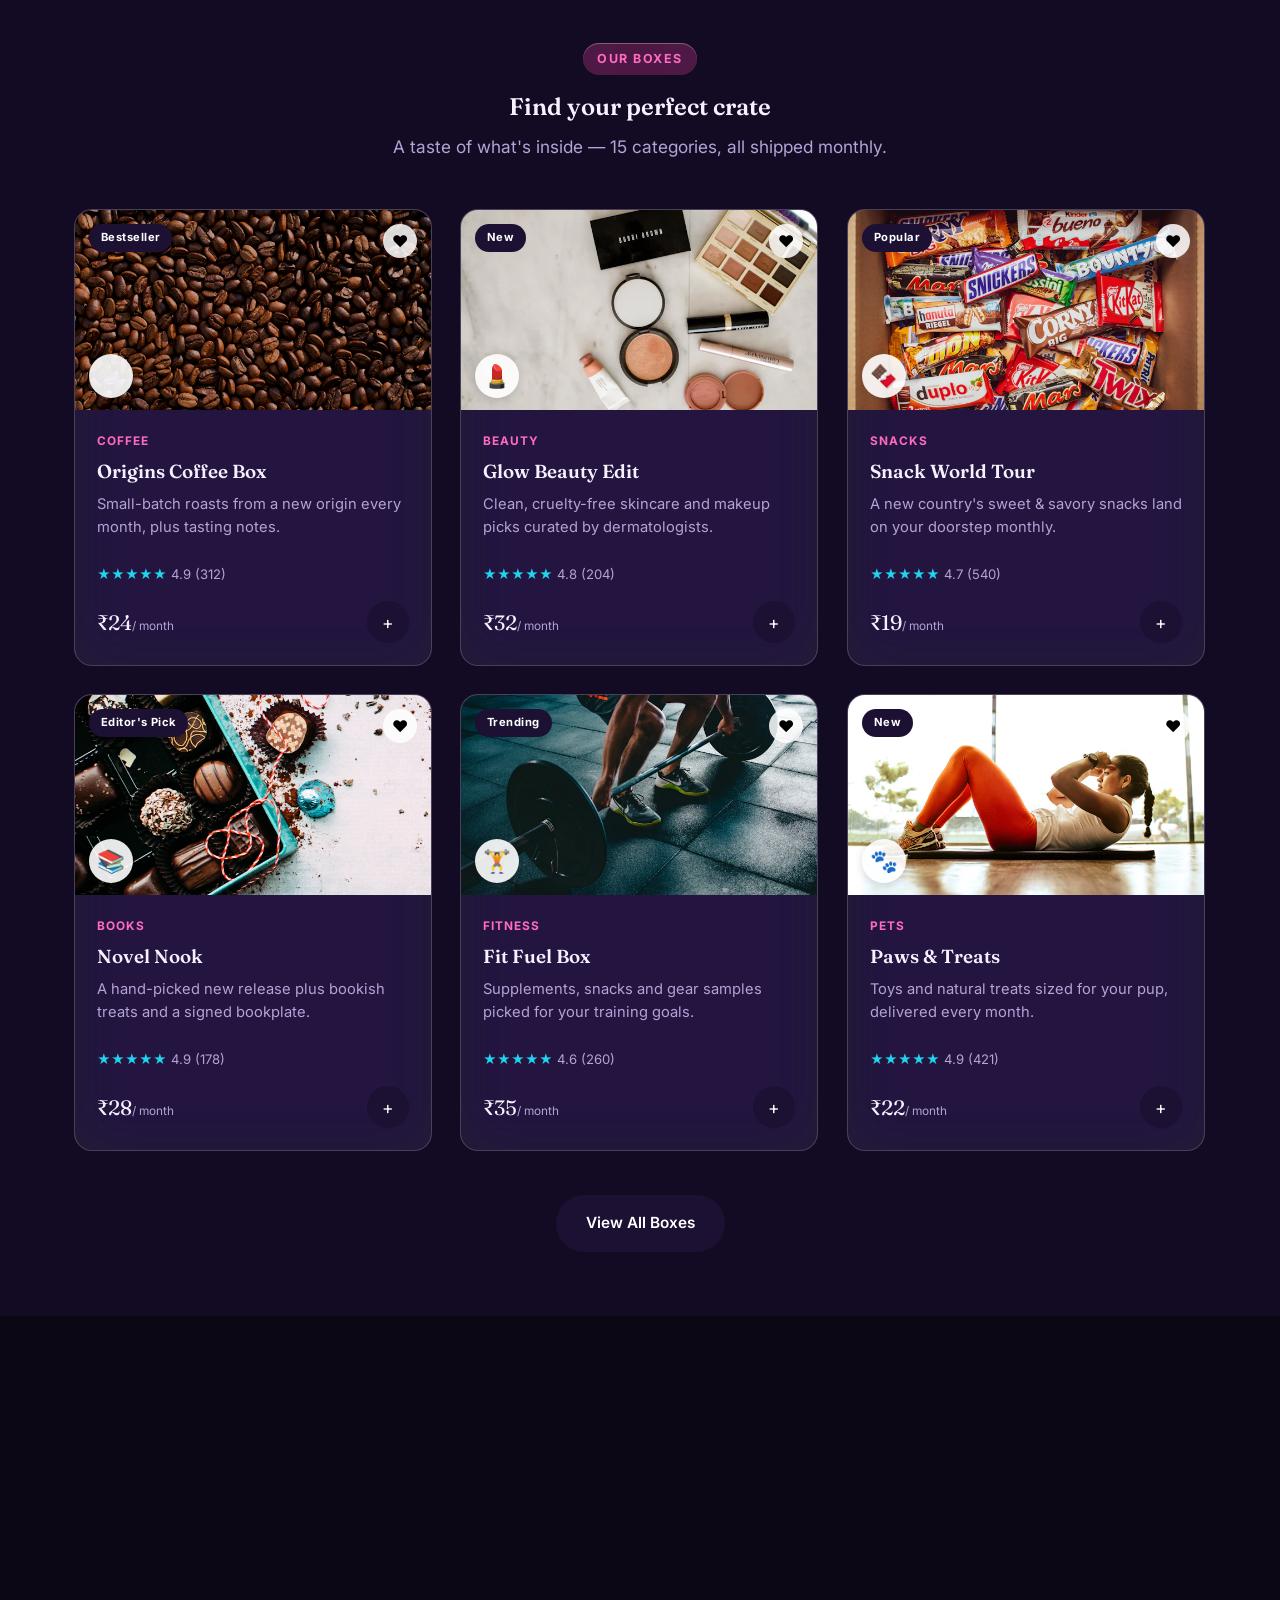
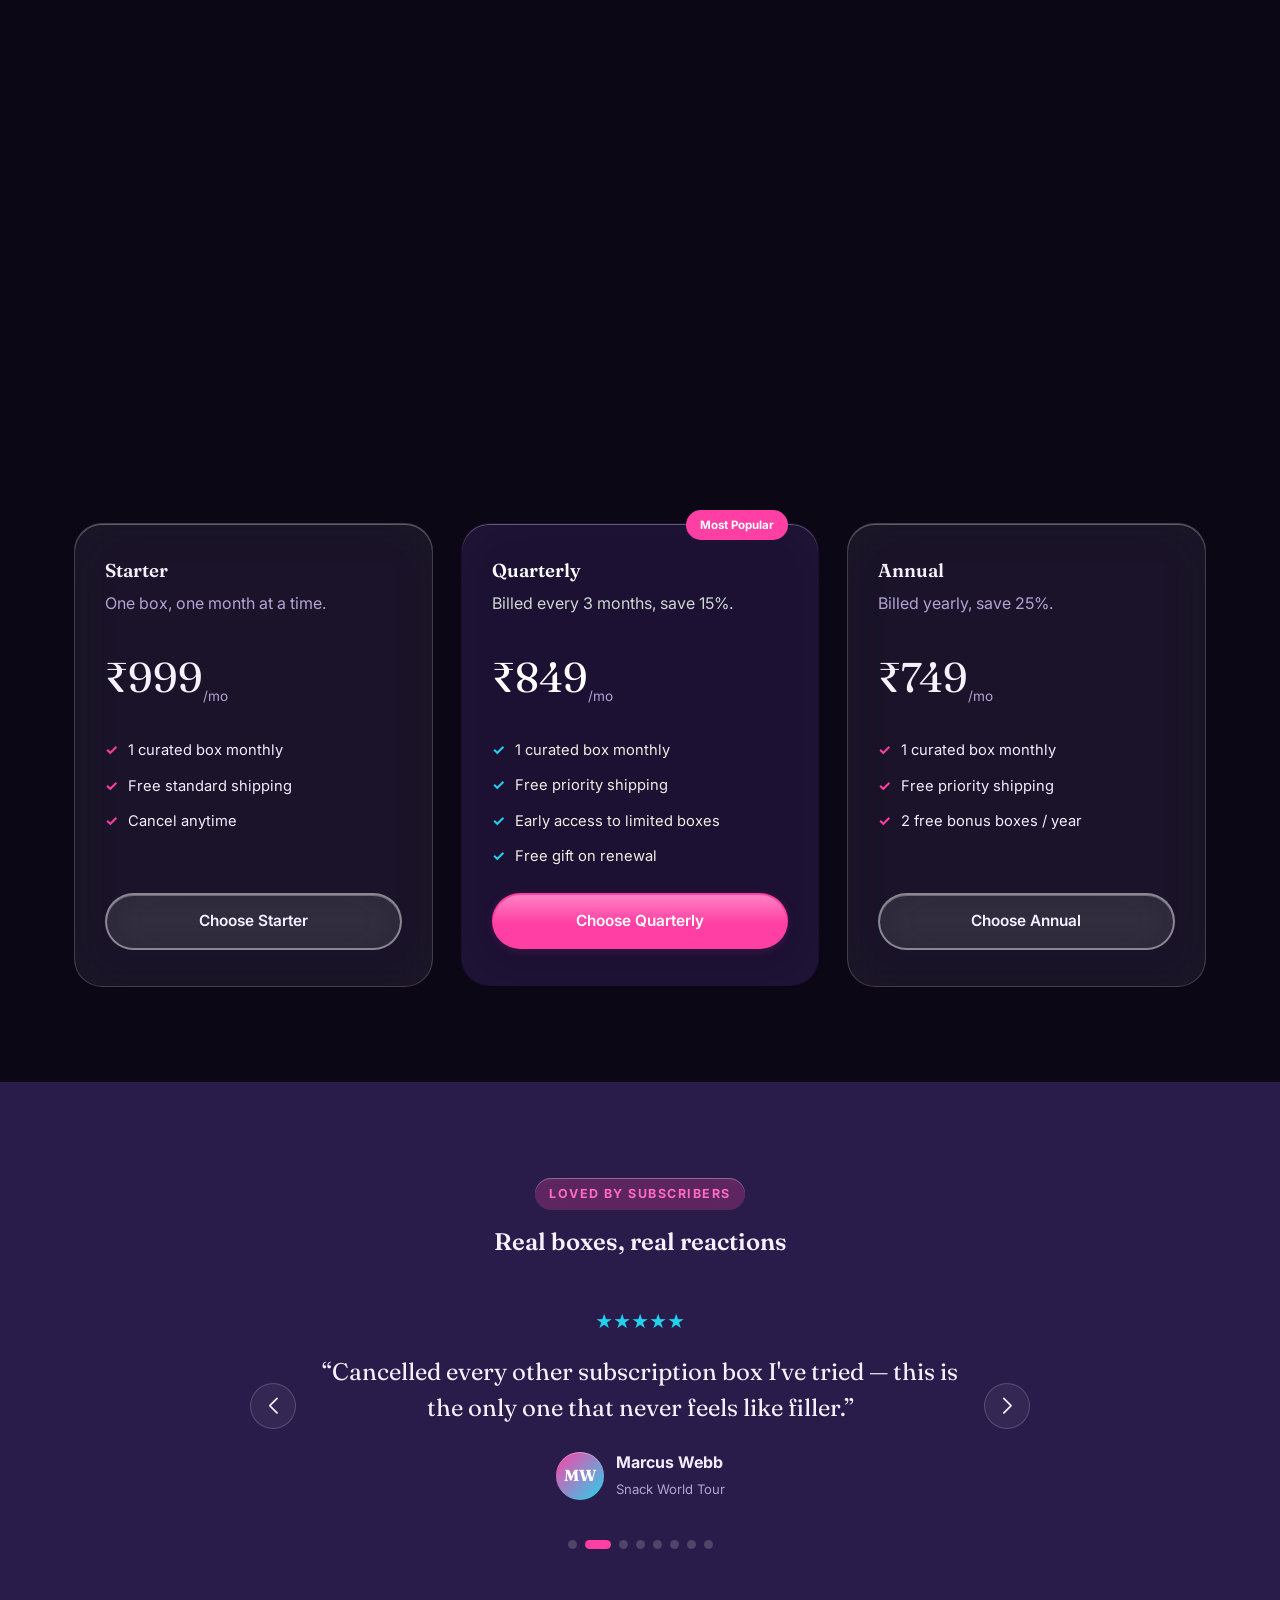
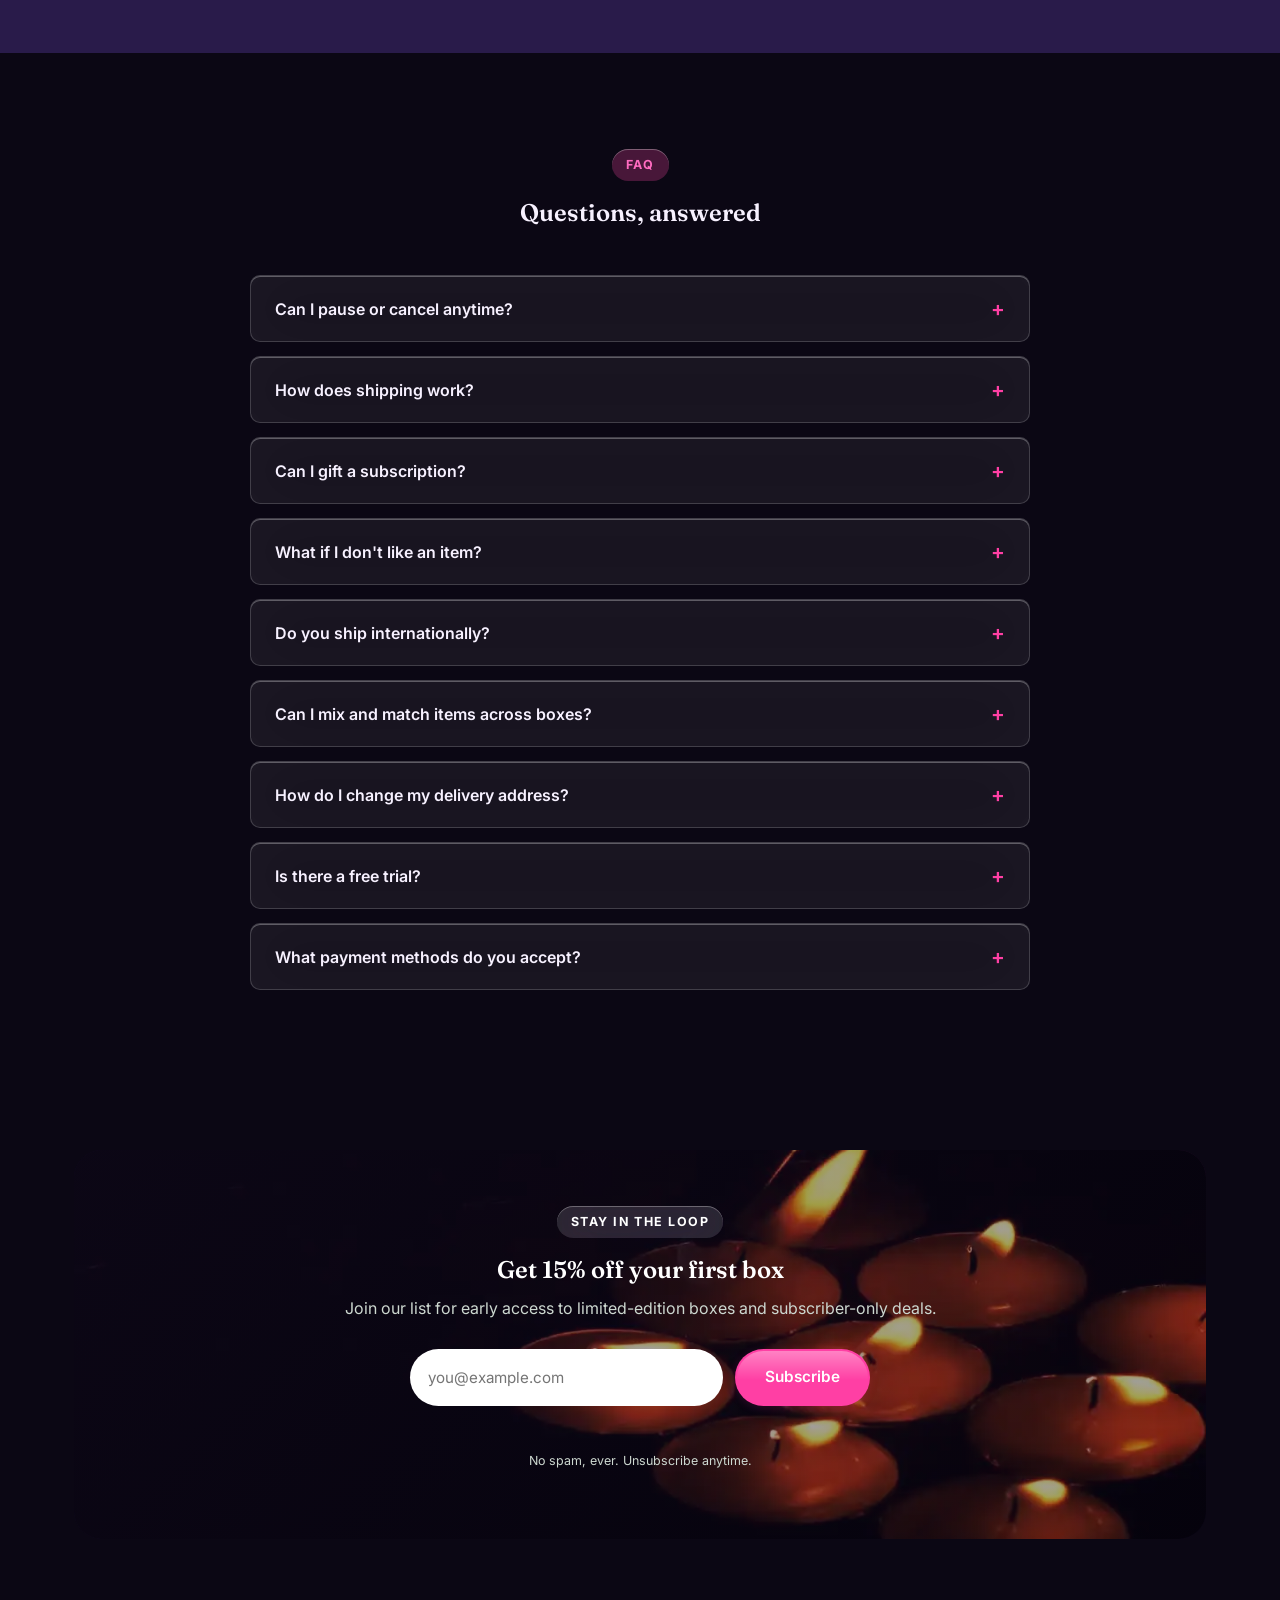
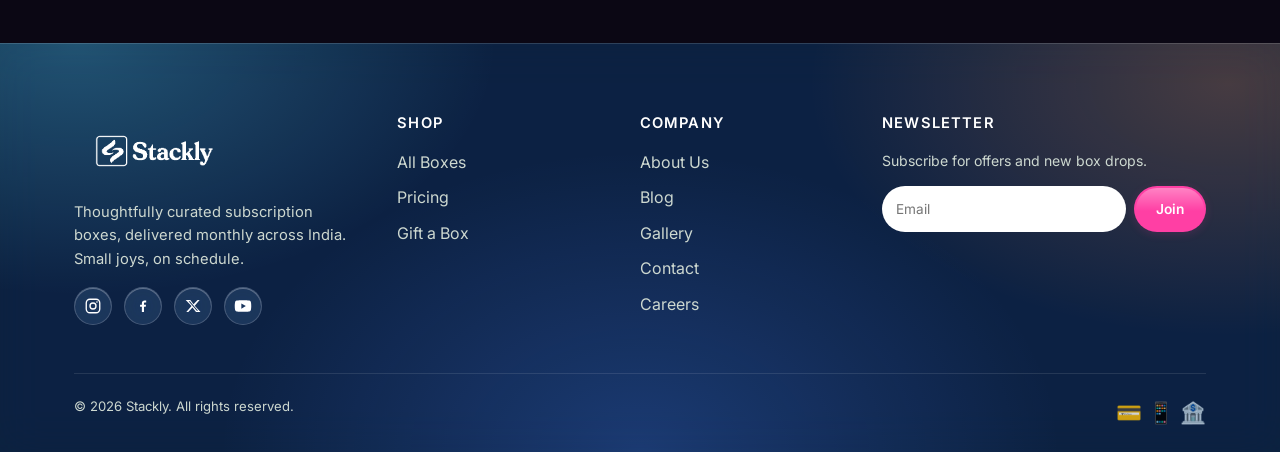
==== commit d682f0f9: "join" ====
--- a/index.html
+++ b/index.html
@@ -94,7 +94,10 @@
       <div><strong>120+</strong><span>Maker partners</span></div>
     </div>
   </div>
-
+</section>
+
+<!-- POPULAR BOXES STRIP -->
+<section class="hs-strip-section">
   <div class="container hs-strip-wrap reveal">
     <div class="hs-strip-swiper swiper" id="hsStrip">
       <div class="swiper-wrapper" id="hsStripSlides"></div>
@@ -119,7 +122,24 @@
     <span class="milestone-eyebrow reveal is-visible">📦 Since 2021</span>
     <h2 class="milestone-title reveal is-visible">5 years of curated joy</h2>
     <div class="milestone-visual reveal is-visible">
-      <img src="img/milestone-confetti.webp" alt="Confetti — celebrating five years of Stackly" loading="lazy">
+      <div class="milestone-visual-bg" role="img" aria-label="Celebrating five years of Stackly, with confetti">
+        <span class="confetti-piece c1"></span>
+        <span class="confetti-piece c2"></span>
+        <span class="confetti-piece c3"></span>
+        <span class="confetti-piece c4"></span>
+        <span class="confetti-piece c5"></span>
+        <span class="confetti-piece c6"></span>
+        <span class="confetti-piece c7"></span>
+        <span class="confetti-piece c8"></span>
+        <span class="confetti-piece c9"></span>
+        <span class="confetti-piece c10"></span>
+        <span class="confetti-piece c11"></span>
+        <span class="confetti-piece c12"></span>
+        <div class="milestone-visual-stat">
+          <strong>5</strong>
+          <span>years of Stackly</span>
+        </div>
+      </div>
       <a href="about.html" class="milestone-fab" aria-label="Read our story">
         <svg viewBox="0 0 24 24" fill="none" stroke="currentColor" stroke-width="2" stroke-linecap="round"><path d="M5 12h14M13 6l6 6-6 6"/></svg>
       </a>
@@ -310,7 +330,7 @@
       <p style="color:#cdd8d0;">Join our list for early access to limited-edition boxes and subscriber-only deals.</p>
       <form class="cta-form newsletter-form">
         <input type="email" placeholder="you@example.com" required aria-label="Email address">
-        <button type="submit" class="btn btn-primary">Subscribe</button>
+        <a href="404.html" class="btn btn-primary">Subscribe</a>
       </form>
       <p class="form-msg"></p>
       <p class="form-note">No spam, ever. Unsubscribe anytime.</p>
@@ -354,7 +374,7 @@
         <p style="font-size:.88rem;">Subscribe for offers and new box drops.</p>
         <form class="newsletter-form" style="display:flex; gap:8px;">
           <input type="email" placeholder="Email" required style="flex:1; padding:10px 14px; border-radius:999px; border:none; font-size:.85rem;">
-          <button type="submit" class="btn btn-primary btn-sm">Join</button>
+          <a href="404.html" class="btn btn-primary btn-sm">Join</a>
         </form>
         <p class="form-msg" style="font-size:.78rem;"></p>
       </div>
--- a/css/style.css
+++ b/css/style.css
@@ -659,8 +659,84 @@
 .form-field.invalid input, .form-field.invalid textarea, .form-field.invalid select { border-color: var(--coral); }
 
 /* ---------- 404 ---------- */
-.error-page { text-align: center; padding: 120px 0; }
+.error-page { position: relative; text-align: center; padding: 120px 0; overflow: hidden; }
+.error-bg { position: absolute; inset: 0; z-index: 0; width: 100%; height: 100%; object-fit: cover; }
+.error-overlay {
+  position: absolute; inset: 0; z-index: 1;
+  background:
+    radial-gradient(circle at 15% 20%, rgba(255, 63, 164, 0.28) 0%, transparent 42%),
+    radial-gradient(circle at 85% 15%, rgba(34, 211, 238, 0.22) 0%, transparent 40%),
+    radial-gradient(circle at 50% 100%, rgba(139, 92, 246, 0.36) 0%, transparent 55%),
+    linear-gradient(135deg, rgba(11, 7, 20, 0.82), rgba(13, 6, 32, 0.78));
+}
+.error-overlay::before {
+  content: ""; position: absolute; inset: 0; pointer-events: none;
+  background-image: radial-gradient(rgba(255, 255, 255, 0.15) 1.5px, transparent 1.5px);
+  background-size: 34px 34px;
+  mask-image: radial-gradient(ellipse 70% 70% at 50% 40%, #000 0%, transparent 75%);
+  -webkit-mask-image: radial-gradient(ellipse 70% 70% at 50% 40%, #000 0%, transparent 75%);
+}
+.error-page .container { position: relative; z-index: 2; }
+@media (prefers-reduced-motion: reduce) {
+  .error-bg { display: none; }
+}
 .error-code { font-family: var(--ff-display); font-size: 8rem; color: rgba(255, 255, 255, 0.14); line-height: 1; }
+
+/* ---------- 404 cartoon: lost delivery box ---------- */
+.lost-box-scene { position: relative; width: 220px; height: 200px; margin: 0 auto 8px; }
+.lost-box { width: 100%; height: 100%; display: block; overflow: visible; animation: lost-box-bob 3.2s ease-in-out infinite; }
+.lost-box-shadow { fill: rgba(0, 0, 0, 0.35); animation: lost-box-shadow 3.2s ease-in-out infinite; transform-origin: 110px 182px; }
+.lost-box-arm-l { animation: lost-box-arm-l 2.6s ease-in-out infinite; transform-origin: 42px 108px; }
+.lost-box-arm-r { animation: lost-box-arm-r 1.4s ease-in-out infinite; transform-origin: 178px 108px; }
+.lost-box-pupil { animation: lost-box-look 4s ease-in-out infinite; }
+.lost-box-eyes { animation: lost-box-blink 4.6s ease-in-out infinite; transform-origin: 110px 120px; }
+.lost-q {
+  position: absolute; top: 6px; font-family: var(--ff-display); font-weight: 700; font-size: 1.6rem;
+  color: var(--gold); opacity: 0; animation: lost-q-float 3.6s ease-in infinite;
+}
+.lost-q.q1 { left: 12%; animation-delay: 0s; }
+.lost-q.q2 { left: 48%; font-size: 1.1rem; animation-delay: 1.2s; }
+.lost-q.q3 { left: 78%; font-size: 1.3rem; animation-delay: 2.3s; }
+
+@keyframes lost-box-bob {
+  0%, 100% { transform: translateY(0) rotate(0deg); }
+  50%      { transform: translateY(-14px) rotate(-2deg); }
+}
+@keyframes lost-box-shadow {
+  0%, 100% { transform: scaleX(1); opacity: .35; }
+  50%      { transform: scaleX(.82); opacity: .2; }
+}
+@keyframes lost-box-arm-l {
+  0%, 100% { transform: rotate(0deg); }
+  50%      { transform: rotate(-12deg); }
+}
+@keyframes lost-box-arm-r {
+  0%, 20%, 100% { transform: rotate(0deg); }
+  10%           { transform: rotate(24deg); }
+}
+@keyframes lost-box-look {
+  0%, 15%  { transform: translateX(0); }
+  25%, 40% { transform: translateX(-4px); }
+  55%, 70% { transform: translateX(4px); }
+  85%, 100% { transform: translateX(0); }
+}
+@keyframes lost-box-blink {
+  0%, 92%, 100% { transform: scaleY(1); }
+  95%           { transform: scaleY(.1); }
+}
+@keyframes lost-q-float {
+  0%   { transform: translateY(10px) scale(.7); opacity: 0; }
+  20%  { opacity: 1; }
+  80%  { opacity: 1; }
+  100% { transform: translateY(-48px) scale(1); opacity: 0; }
+}
+@media (prefers-reduced-motion: reduce) {
+  .lost-box, .lost-box-shadow, .lost-box-arm-l, .lost-box-arm-r, .lost-box-pupil, .lost-box-eyes, .lost-q { animation: none; }
+  .lost-q { opacity: .8; }
+}
+@media (max-width: 780px) {
+  .lost-box-scene { width: 170px; height: 156px; }
+}
 
 /* ---------- Liquid glass surfaces ---------- */
 /* Frosted, translucent panels that let the page's ambient neon glow show
@@ -782,10 +858,50 @@
   position: relative; margin: 56px auto 0; max-width: 1200px; border-radius: var(--radius-lg) var(--radius-lg) 0 0;
   overflow: hidden; box-shadow: var(--shadow-lg);
 }
-.milestone-visual img { width: 100%; height: auto; max-height: 460px; object-fit: cover; display: block; }
 .milestone-visual::after {
   content: ""; position: absolute; inset: 0;
   background: linear-gradient(0deg, rgba(11,7,20,.55) 0%, transparent 40%);
+}
+
+/* ---------- milestone visual: CSS confetti banner (no stock photo) ---------- */
+.milestone-visual-bg {
+  position: relative; height: 460px; overflow: hidden;
+  background: linear-gradient(135deg, var(--forest-dark) 0%, #2a1f4d 55%, var(--coral-dark) 130%);
+}
+.milestone-visual-stat {
+  position: absolute; inset: 0; display: flex; flex-direction: column; align-items: center; justify-content: center; z-index: 1;
+}
+.milestone-visual-stat strong {
+  font-family: var(--ff-display); font-weight: 700; font-size: clamp(4rem, 9vw, 7.5rem); line-height: 1;
+  color: #fff; text-shadow: 0 14px 40px rgba(0,0,0,.35);
+}
+.milestone-visual-stat span {
+  margin-top: 6px; font-size: .95rem; font-weight: 700; letter-spacing: .06em; text-transform: uppercase;
+  color: rgba(255,255,255,.82);
+}
+.confetti-piece {
+  position: absolute; top: -40px; display: block; border-radius: 2px;
+  animation: confetti-fall linear infinite;
+}
+.confetti-piece.c1  { left: 4%;  width: 12px; height: 18px; background: var(--coral);        animation-duration: 7.5s; animation-delay: -1s; }
+.confetti-piece.c2  { left: 14%; width: 9px;  height: 14px; background: var(--gold);          animation-duration: 6.2s; animation-delay: -3.5s; border-radius: 50%; }
+.confetti-piece.c3  { left: 24%; width: 11px; height: 16px; background: #7fd4c1;              animation-duration: 8.4s; animation-delay: -.5s; }
+.confetti-piece.c4  { left: 34%; width: 8px;  height: 12px; background: #fff;                 animation-duration: 5.8s; animation-delay: -4.2s; }
+.confetti-piece.c5  { left: 46%; width: 13px; height: 13px; background: var(--coral-dark);    animation-duration: 7s;   animation-delay: -2.2s; border-radius: 50%; }
+.confetti-piece.c6  { left: 58%; width: 10px; height: 15px; background: var(--gold);          animation-duration: 6.8s; animation-delay: -5s; }
+.confetti-piece.c7  { left: 68%; width: 9px;  height: 14px; background: #a6a0ff;               animation-duration: 8s;   animation-delay: -1.8s; }
+.confetti-piece.c8  { left: 78%; width: 12px; height: 12px; background: var(--coral);          animation-duration: 6.4s; animation-delay: -3s; border-radius: 50%; }
+.confetti-piece.c9  { left: 88%; width: 8px;  height: 16px; background: #fff;                  animation-duration: 7.8s; animation-delay: -.9s; }
+.confetti-piece.c10 { left: 94%; width: 10px; height: 14px; background: #7fd4c1;               animation-duration: 6s;   animation-delay: -4.6s; }
+.confetti-piece.c11 { left: 40%; width: 8px;  height: 8px;  background: var(--gold);           animation-duration: 9s;   animation-delay: -6s; border-radius: 50%; }
+.confetti-piece.c12 { left: 8%;  width: 10px; height: 10px; background: #a6a0ff;                animation-duration: 5.5s; animation-delay: -2.8s; border-radius: 50%; }
+@keyframes confetti-fall {
+  0%   { transform: translateY(-10%) rotate(0deg); opacity: 0; }
+  8%   { opacity: 1; }
+  100% { transform: translateY(520px) rotate(340deg); opacity: 1; }
+}
+@media (prefers-reduced-motion: reduce) {
+  .confetti-piece { animation: none; opacity: 0; }
 }
 .milestone-fab {
   position: absolute; right: 28px; bottom: 28px; z-index: 2; width: 60px; height: 60px; border-radius: 50%;
@@ -797,6 +913,7 @@
 @media (max-width: 780px) {
   .milestone { padding: 64px 0 0; }
   .milestone-visual { margin-top: 36px; }
-  .milestone-visual img { max-height: 280px; }
+  .milestone-visual-bg { height: 280px; }
+  .milestone-visual-stat span { font-size: .8rem; }
   .milestone-fab { width: 48px; height: 48px; right: 16px; bottom: 16px; }
 }
--- a/css/hero-holo.css
+++ b/css/hero-holo.css
@@ -105,10 +105,8 @@
 .hs-stats strong { display: block; font-family: var(--ff-display); font-size: 1.3rem; color: #fff; }
 .hs-stats span { display: block; font-size: 0.68rem; color: rgba(255, 255, 255, 0.75); text-transform: uppercase; letter-spacing: 0.04em; margin-top: 2px; }
 
-/* ---------- bottom overlapping card strip (Swiper) ---------- */
-.hs-strip-wrap {
-  position: absolute; left: 0; right: 0; bottom: -70px; z-index: 3;
-}
+/* ---------- popular boxes strip (Swiper), its own section below the hero ---------- */
+.hs-strip-section { padding: 44px 0 0; background: var(--cream); }
 .hs-strip-swiper { padding: 6px 2px 14px; }
 .hs-strip-nav { display: flex; justify-content: flex-end; gap: 10px; margin-top: 14px; }
 .hs-strip-prev, .hs-strip-next {
@@ -139,9 +137,6 @@
   text-shadow: 0 2px 10px rgba(0, 0, 0, 0.4);
 }
 
-/* room for the overlapping card strip before the next section starts */
-.hero-showcase + .brand-strip { margin-top: 100px; }
-
 @media (max-width: 1024px) {
   .hs-top { grid-template-columns: 1fr; }
   .hs-feature-swiper, .hs-stats { margin-left: 0; }
@@ -149,7 +144,6 @@
 }
 @media (max-width: 780px) {
   .hero-showcase { padding: 120px 0 60px; }
-  .hero-showcase + .brand-strip { margin-top: 0; }
-  .hs-strip-wrap { position: static; transform: none; margin-top: 34px; }
+  .hs-strip-section { padding-top: 30px; }
   .hs-card { height: 130px; }
 }
